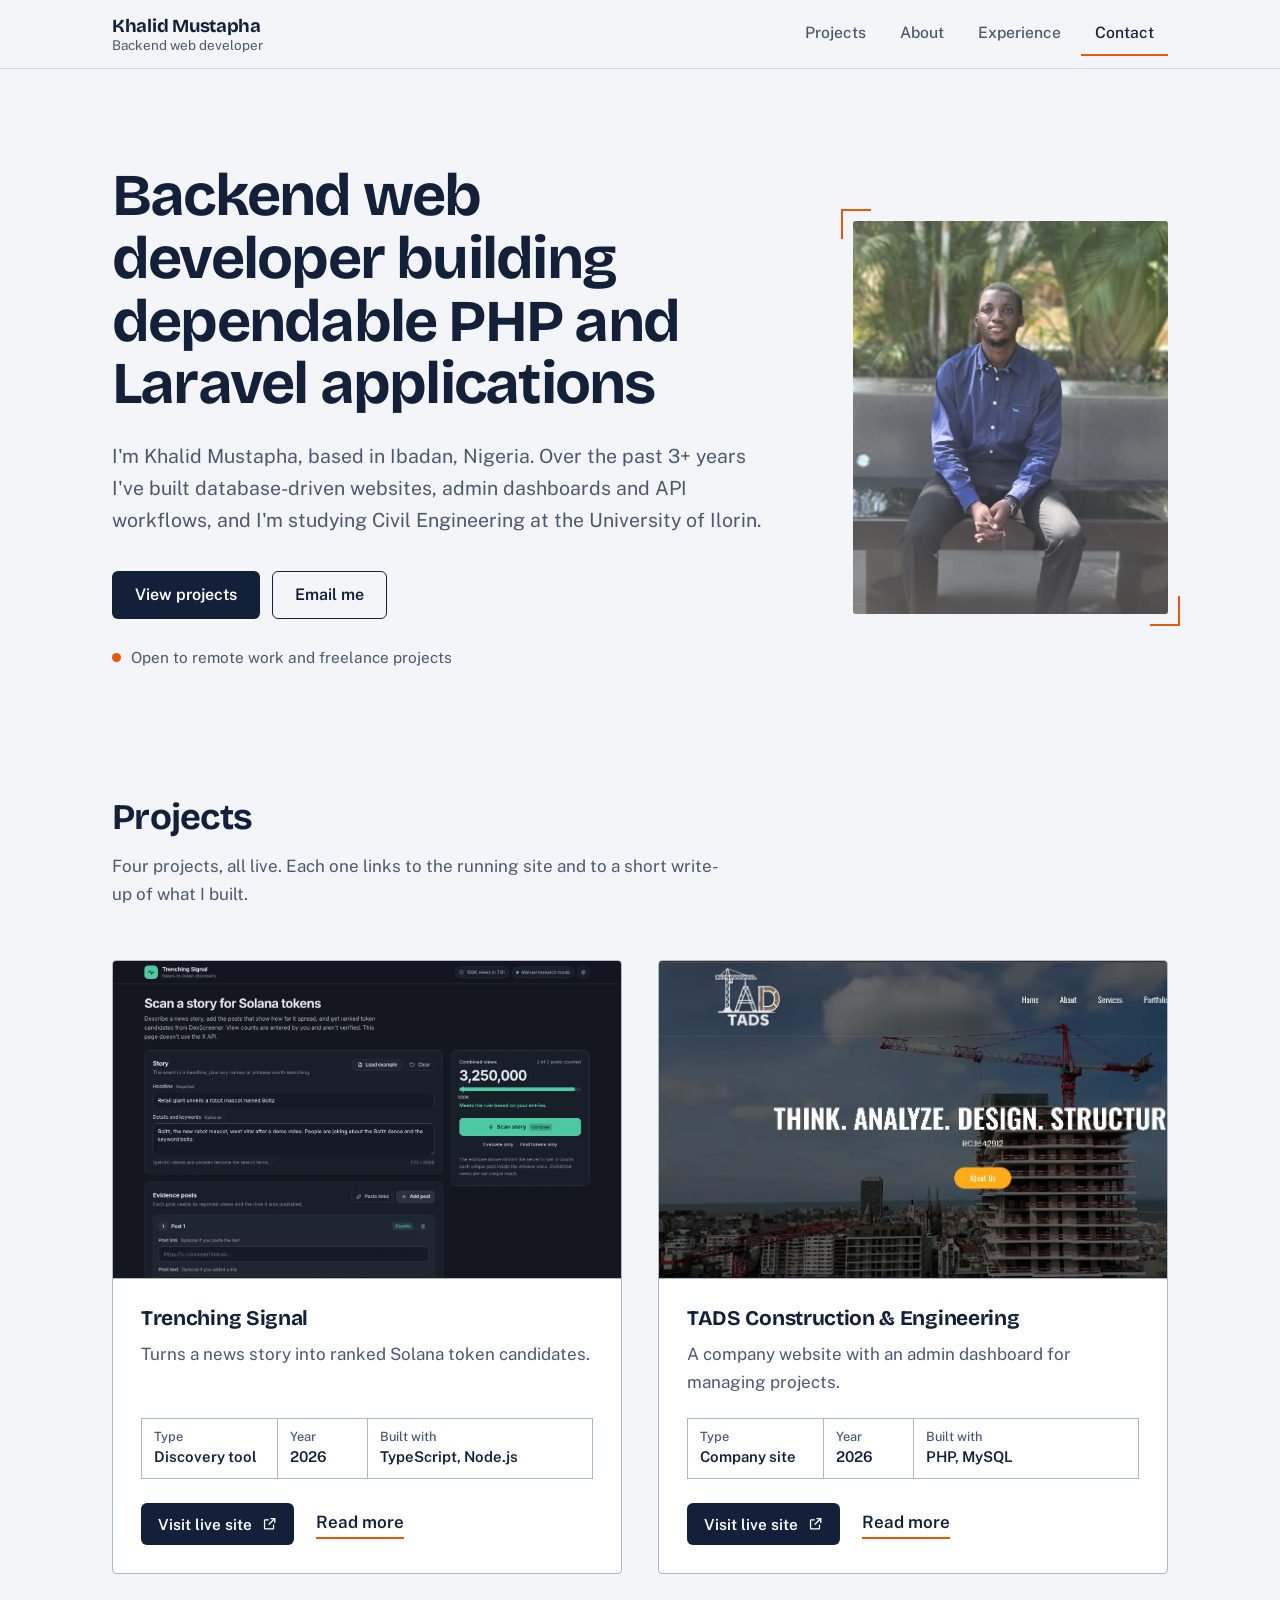
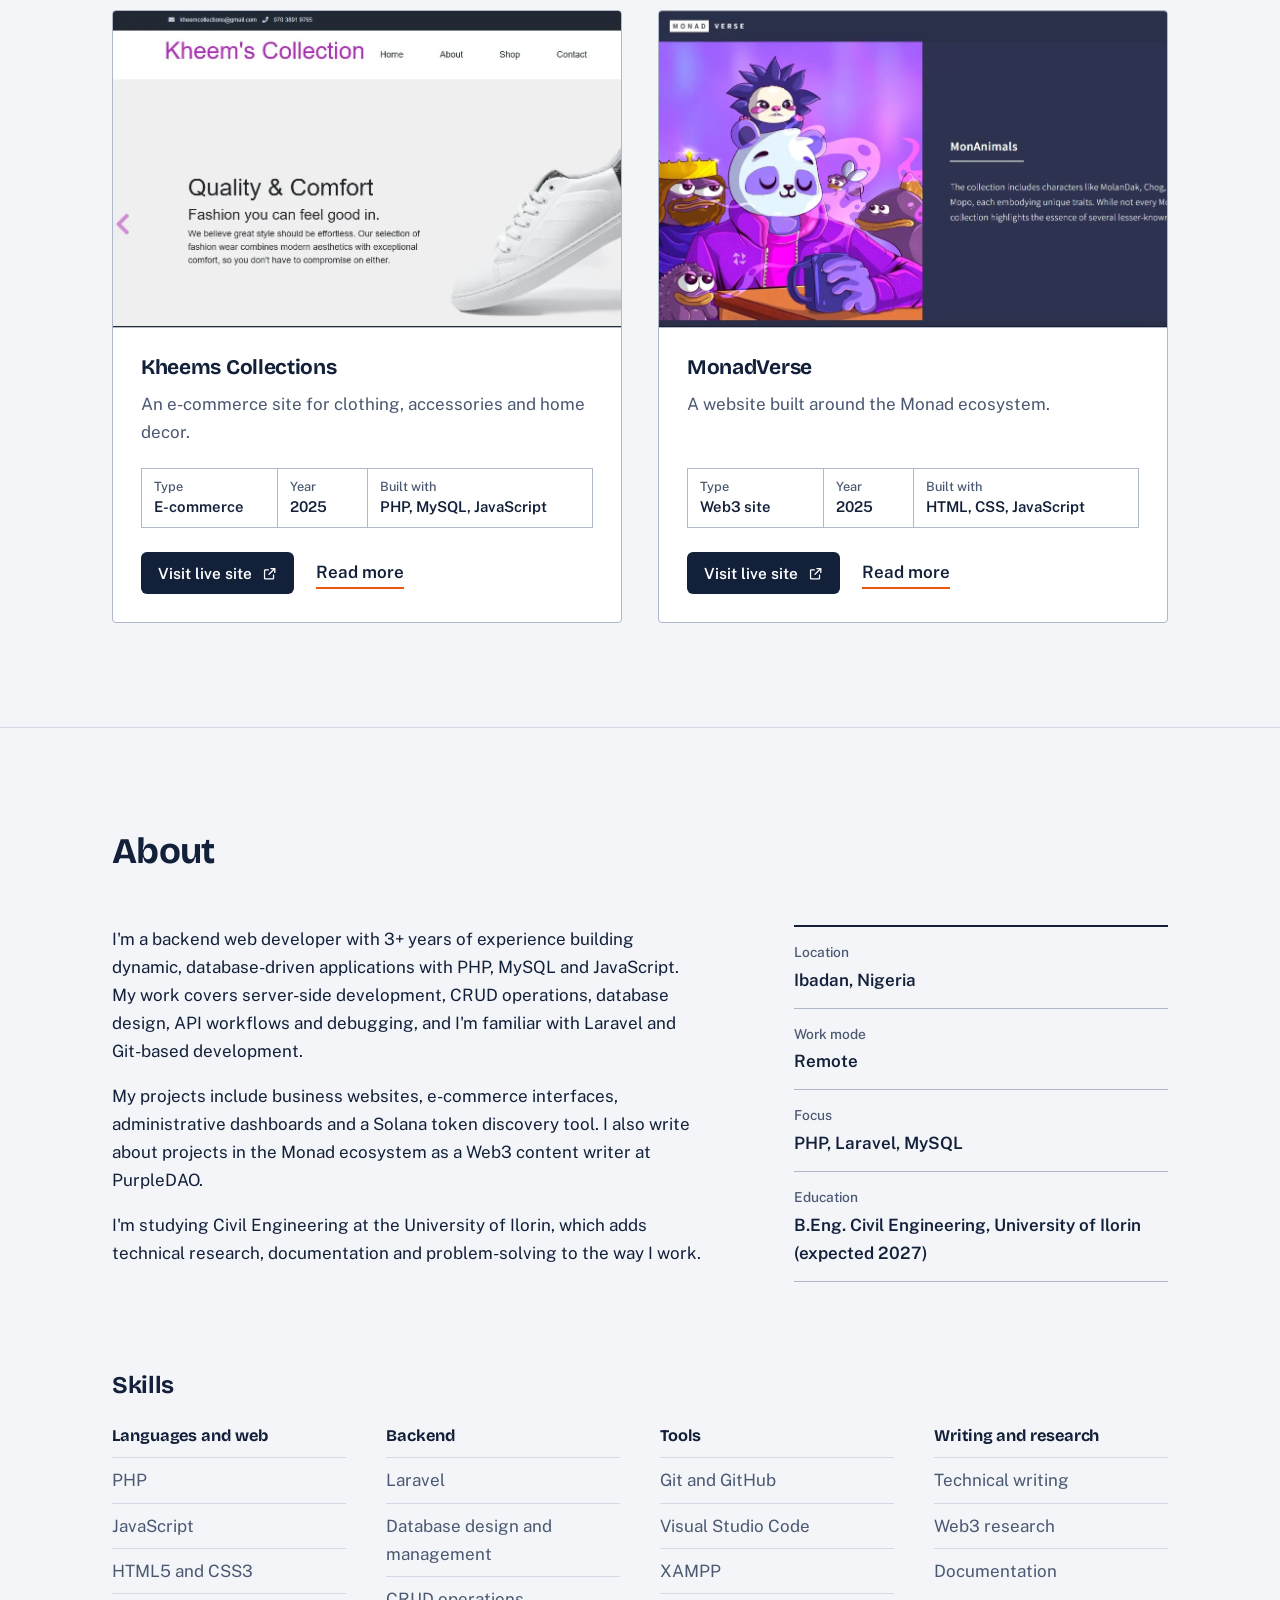
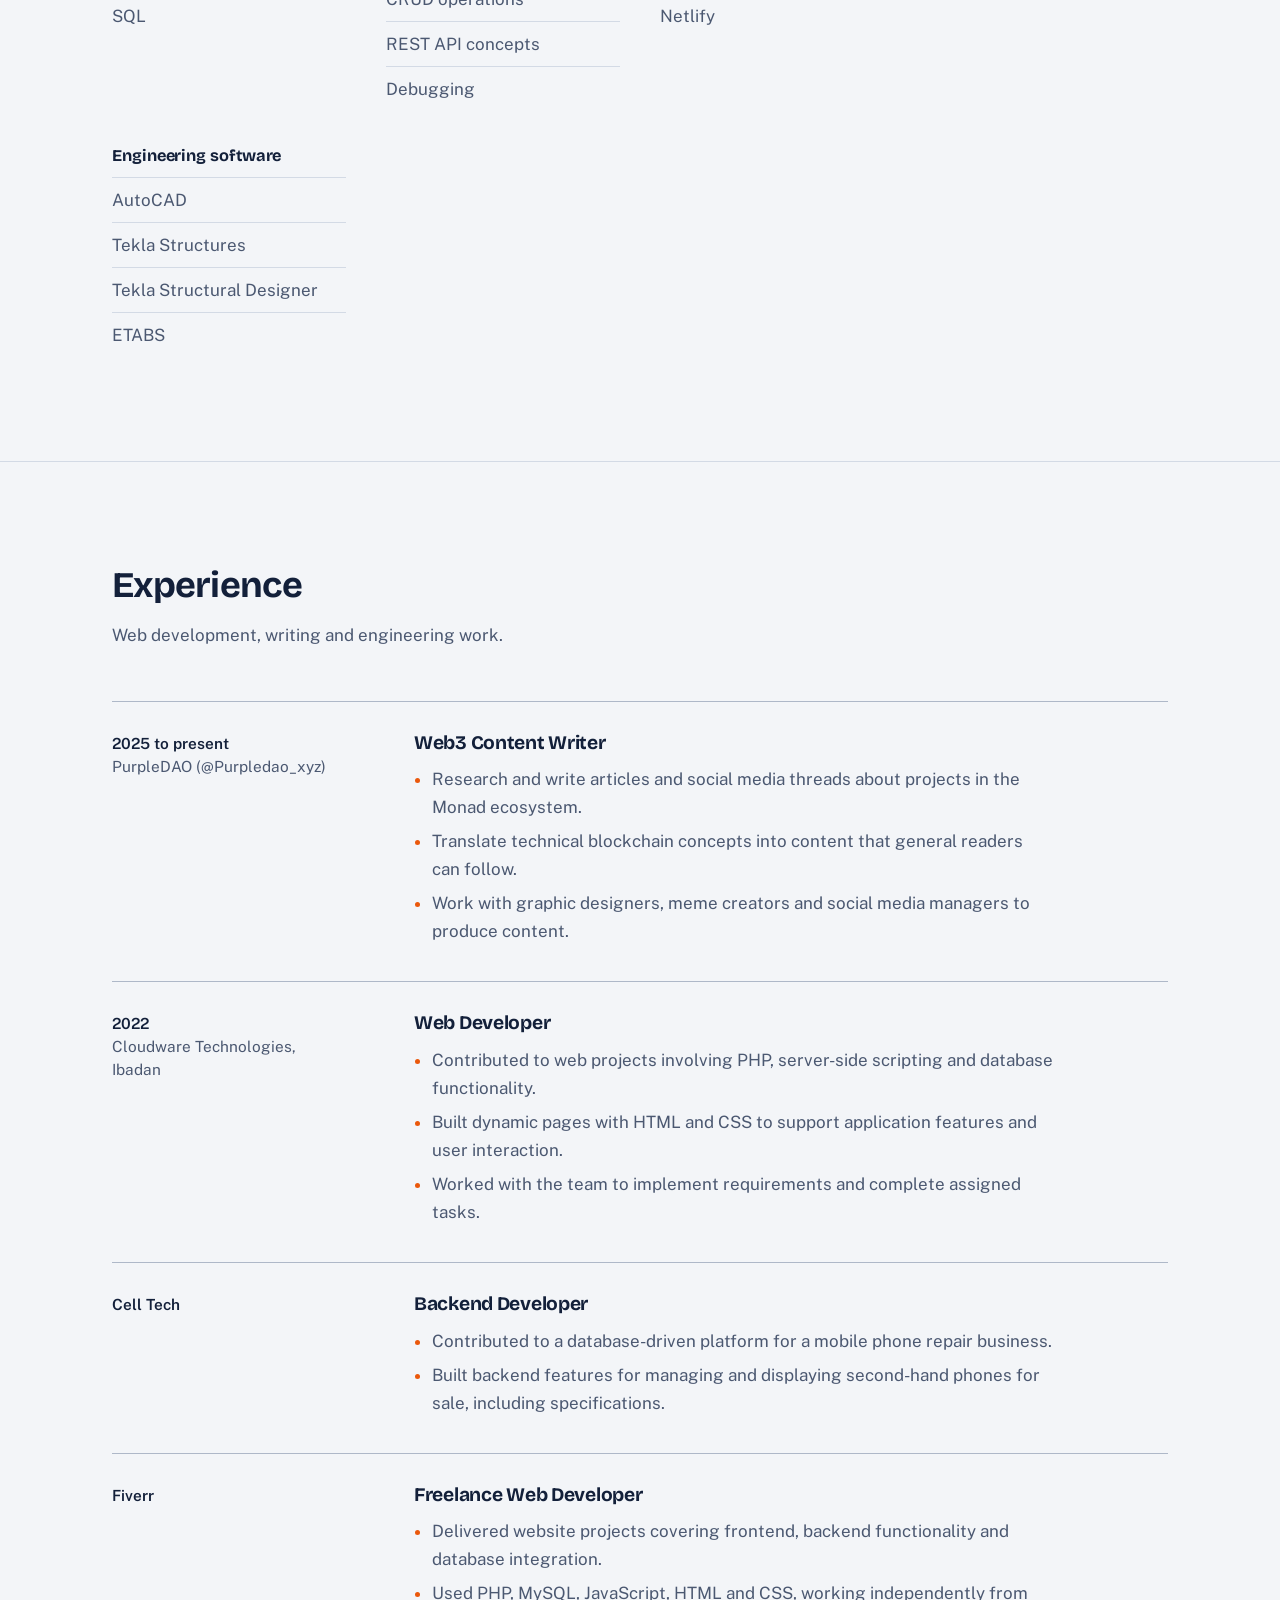
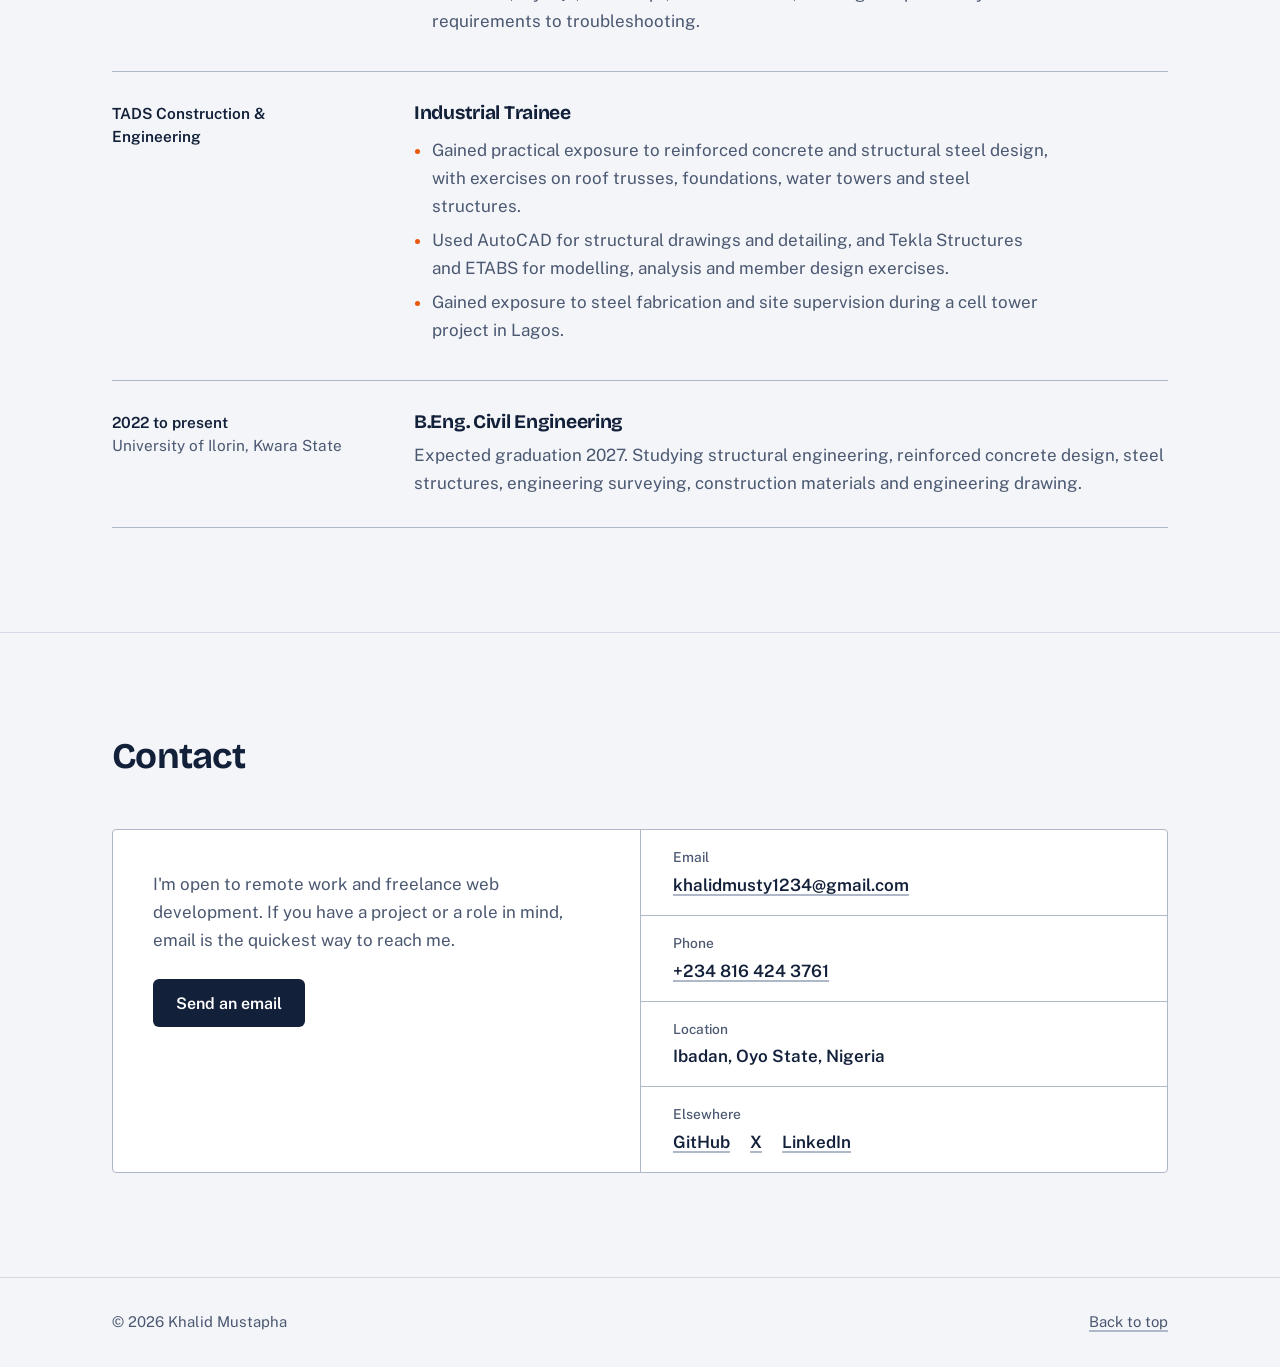
==== index.html @ 0b8bad79 "Redesign the portfolio and update the project list Design - Replace the BootstrapMade iPortfolio sid" ====
<!DOCTYPE html>
<html lang="en" class="no-js">
<head>
  <meta charset="utf-8">
  <meta name="viewport" content="width=device-width, initial-scale=1">
  <script>document.documentElement.className = "js";</script>

  <title>Khalid Mustapha | Backend Web Developer (PHP, Laravel, MySQL)</title>
  <meta name="description" content="Backend web developer in Ibadan, Nigeria with 3+ years of experience in PHP, Laravel and MySQL. See live projects including TADS Construction, Kheems Collections, MonadVerse and Trenching Signal.">
  <meta name="author" content="Khalid Mustapha">
  <meta name="robots" content="index, follow">
  <meta name="theme-color" media="(prefers-color-scheme: light)" content="#f3f5f8">
  <meta name="theme-color" media="(prefers-color-scheme: dark)" content="#0d1424">
  <link rel="canonical" href="https://khalid-mustapha.netlify.app/">

  <meta property="og:type" content="website">
  <meta property="og:site_name" content="Khalid Mustapha">
  <meta property="og:title" content="Khalid Mustapha | Backend Web Developer">
  <meta property="og:description" content="PHP, Laravel and MySQL developer. Live projects, experience and contact details.">
  <meta property="og:url" content="https://khalid-mustapha.netlify.app/">
  <meta property="og:image" content="https://khalid-mustapha.netlify.app/DP.jpg">
  <meta name="twitter:card" content="summary_large_image">
  <meta name="twitter:title" content="Khalid Mustapha | Backend Web Developer">
  <meta name="twitter:description" content="PHP, Laravel and MySQL developer. Live projects, experience and contact details.">
  <meta name="twitter:image" content="https://khalid-mustapha.netlify.app/DP.jpg">
  <meta name="twitter:creator" content="@KhalidDMusty">

  <link rel="icon" href="assets/img/letter-k.png">
  <link rel="preload" href="assets/fonts/bricolage-grotesque-latin-wght-normal.woff2" as="font" type="font/woff2" crossorigin>
  <link rel="preload" href="assets/fonts/public-sans-latin-wght-normal.woff2" as="font" type="font/woff2" crossorigin>
  <link rel="stylesheet" href="assets/css/site.css">

  <script type="application/ld+json">
  {
    "@context": "https://schema.org",
    "@type": "Person",
    "name": "Khalid Mustapha",
    "jobTitle": "Backend Web Developer",
    "url": "https://khalid-mustapha.netlify.app/",
    "image": "https://khalid-mustapha.netlify.app/DP.jpg",
    "email": "mailto:khalidmusty1234@gmail.com",
    "address": { "@type": "PostalAddress", "addressLocality": "Ibadan", "addressCountry": "NG" },
    "alumniOf": { "@type": "CollegeOrUniversity", "name": "University of Ilorin" },
    "knowsAbout": ["PHP", "Laravel", "MySQL", "JavaScript", "Web development"],
    "sameAs": [
      "https://github.com/Khalid-Mustapha",
      "https://x.com/KhalidDMusty",
      "https://www.linkedin.com/in/khalid-mustapha"
    ]
  }
  </script>
</head>

<body>
  <svg width="0" height="0" style="position:absolute" aria-hidden="true" focusable="false">
    <symbol id="i-ext" viewBox="0 0 24 24"><path d="M14 4h6v6M20 4l-9 9M18 14v5a1 1 0 0 1-1 1H5a1 1 0 0 1-1-1V7a1 1 0 0 1 1-1h5"/></symbol>
  </svg>

  <a class="skip-link" href="#main">Skip to content</a>

  <header class="site-header">
    <div class="wrap header-inner no-js-wrap">
      <a class="brand" href="#top" aria-label="Khalid Mustapha, back to top">
        <span class="brand-name">Khalid Mustapha</span>
        <span class="brand-role">Backend web developer</span>
      </a>

      <button class="nav-toggle" type="button" aria-expanded="false" aria-controls="site-nav">
        <span class="bars" aria-hidden="true"></span>
        <span>Menu</span>
      </button>

      <nav class="site-nav" id="site-nav" aria-label="Main">
        <ul>
          <li><a href="#projects">Projects</a></li>
          <li><a href="#about">About</a></li>
          <li><a href="#experience">Experience</a></li>
          <li><a href="#contact">Contact</a></li>
        </ul>
      </nav>
    </div>
  </header>

  <main id="main">

    <section class="hero" id="top">
      <div class="wrap hero-grid">
        <div>
          <h1>Backend web developer building dependable PHP and Laravel applications</h1>
          <p class="lede">I'm Khalid Mustapha, based in Ibadan, Nigeria. Over the past 3+ years I've built database-driven websites, admin dashboards and API workflows, and I'm studying Civil Engineering at the University of Ilorin.</p>
          <div class="hero-actions">
            <a class="btn btn-primary" href="#projects">View projects</a>
            <a class="btn btn-secondary" href="mailto:khalidmusty1234@gmail.com">Email me</a>
          </div>
          <p class="availability">Open to remote work and freelance projects</p>
        </div>
        <div class="portrait">
          <img src="assets/img/projects/dp.webp" width="800" height="945" alt="Portrait of Khalid Mustapha" fetchpriority="high">
        </div>
      </div>
    </section>

    <section class="section" id="projects" aria-labelledby="projects-title">
      <div class="wrap">
        <div class="section-head">
          <h2 id="projects-title">Projects</h2>
          <p>Four projects, all live. Each one links to the running site and to a short write-up of what I built.</p>
        </div>

        <div class="project-grid">

          <article class="project">
            <a class="project-media" href="portfolio-details.html?project=scanner" tabindex="-1" aria-hidden="true">
              <img src="assets/img/projects/scanner-1.webp" width="1360" height="860" alt="" loading="lazy">
            </a>
            <div class="project-body">
              <h3><a href="portfolio-details.html?project=scanner">Trenching Signal</a></h3>
              <p>Turns a news story into ranked Solana token candidates.</p>
              <dl class="titleblock">
                <div><dt>Type</dt><dd>Discovery tool</dd></div>
                <div><dt>Year</dt><dd>2026</dd></div>
                <div><dt>Built with</dt><dd>TypeScript, Node.js</dd></div>
              </dl>
              <div class="project-links">
                <a class="btn btn-primary btn-sm" href="https://trenching-signal.onrender.com/" target="_blank" rel="noopener noreferrer">Visit live site <svg class="icon" aria-hidden="true"><use href="#i-ext"/></svg></a>
                <a class="text-link" href="portfolio-details.html?project=scanner">Read more<span class="visually-hidden"> about Trenching Signal</span></a>
              </div>
            </div>
          </article>

          <article class="project">
            <a class="project-media" href="portfolio-details.html?project=tads" tabindex="-1" aria-hidden="true">
              <img src="assets/img/projects/tads-1.webp" width="1291" height="650" alt="" loading="lazy">
            </a>
            <div class="project-body">
              <h3><a href="portfolio-details.html?project=tads">TADS Construction &amp; Engineering</a></h3>
              <p>A company website with an admin dashboard for managing projects.</p>
              <dl class="titleblock">
                <div><dt>Type</dt><dd>Company site</dd></div>
                <div><dt>Year</dt><dd>2026</dd></div>
                <div><dt>Built with</dt><dd>PHP, MySQL</dd></div>
              </dl>
              <div class="project-links">
                <a class="btn btn-primary btn-sm" href="https://tadsengineering.com/" target="_blank" rel="noopener noreferrer">Visit live site <svg class="icon" aria-hidden="true"><use href="#i-ext"/></svg></a>
                <a class="text-link" href="portfolio-details.html?project=tads">Read more<span class="visually-hidden"> about TADS Construction &amp; Engineering</span></a>
              </div>
            </div>
          </article>

          <article class="project">
            <a class="project-media" href="portfolio-details.html?project=kheems" tabindex="-1" aria-hidden="true">
              <img src="assets/img/projects/kheems-1.webp" width="1339" height="647" alt="" loading="lazy">
            </a>
            <div class="project-body">
              <h3><a href="portfolio-details.html?project=kheems">Kheems Collections</a></h3>
              <p>An e-commerce site for clothing, accessories and home decor.</p>
              <dl class="titleblock">
                <div><dt>Type</dt><dd>E-commerce</dd></div>
                <div><dt>Year</dt><dd>2025</dd></div>
                <div><dt>Built with</dt><dd>PHP, MySQL, JavaScript</dd></div>
              </dl>
              <div class="project-links">
                <a class="btn btn-primary btn-sm" href="https://kheems-collection.netlify.app/" target="_blank" rel="noopener noreferrer">Visit live site <svg class="icon" aria-hidden="true"><use href="#i-ext"/></svg></a>
                <a class="text-link" href="portfolio-details.html?project=kheems">Read more<span class="visually-hidden"> about Kheems Collections</span></a>
              </div>
            </div>
          </article>

          <article class="project">
            <a class="project-media" href="portfolio-details.html?project=monad" tabindex="-1" aria-hidden="true">
              <img src="assets/img/projects/monad-1.webp" width="1352" height="648" alt="" loading="lazy">
            </a>
            <div class="project-body">
              <h3><a href="portfolio-details.html?project=monad">MonadVerse</a></h3>
              <p>A website built around the Monad ecosystem.</p>
              <dl class="titleblock">
                <div><dt>Type</dt><dd>Web3 site</dd></div>
                <div><dt>Year</dt><dd>2025</dd></div>
                <div><dt>Built with</dt><dd>HTML, CSS, JavaScript</dd></div>
              </dl>
              <div class="project-links">
                <a class="btn btn-primary btn-sm" href="https://monadverrse.netlify.app/" target="_blank" rel="noopener noreferrer">Visit live site <svg class="icon" aria-hidden="true"><use href="#i-ext"/></svg></a>
                <a class="text-link" href="portfolio-details.html?project=monad">Read more<span class="visually-hidden"> about MonadVerse</span></a>
              </div>
            </div>
          </article>

        </div>
      </div>
    </section>

    <section class="section" id="about" aria-labelledby="about-title">
      <div class="wrap">
        <div class="section-head">
          <h2 id="about-title">About</h2>
        </div>

        <div class="about-grid">
          <div class="about-copy">
            <p>I'm a backend web developer with 3+ years of experience building dynamic, database-driven applications with PHP, MySQL and JavaScript. My work covers server-side development, CRUD operations, database design, API workflows and debugging, and I'm familiar with Laravel and Git-based development.</p>
            <p>My projects include business websites, e-commerce interfaces, administrative dashboards and a Solana token discovery tool. I also write about projects in the Monad ecosystem as a Web3 content writer at PurpleDAO.</p>
            <p>I'm studying Civil Engineering at the University of Ilorin, which adds technical research, documentation and problem-solving to the way I work.</p>
          </div>

          <dl class="facts">
            <div><dt>Location</dt><dd>Ibadan, Nigeria</dd></div>
            <div><dt>Work mode</dt><dd>Remote</dd></div>
            <div><dt>Focus</dt><dd>PHP, Laravel, MySQL</dd></div>
            <div><dt>Education</dt><dd>B.Eng. Civil Engineering, University of Ilorin (expected 2027)</dd></div>
          </dl>
        </div>

        <div class="skills-block">
          <h3>Skills</h3>
          <div class="skills">
            <div>
              <h4>Languages and web</h4>
              <ul>
                <li>PHP</li>
                <li>JavaScript</li>
                <li>HTML5 and CSS3</li>
                <li>SQL</li>
              </ul>
            </div>
            <div>
              <h4>Backend</h4>
              <ul>
                <li>Laravel</li>
                <li>Database design and management</li>
                <li>CRUD operations</li>
                <li>REST API concepts</li>
                <li>Debugging</li>
              </ul>
            </div>
            <div>
              <h4>Tools</h4>
              <ul>
                <li>Git and GitHub</li>
                <li>Visual Studio Code</li>
                <li>XAMPP</li>
                <li>Netlify</li>
              </ul>
            </div>
            <div>
              <h4>Writing and research</h4>
              <ul>
                <li>Technical writing</li>
                <li>Web3 research</li>
                <li>Documentation</li>
              </ul>
            </div>
            <div>
              <h4>Engineering software</h4>
              <ul>
                <li>AutoCAD</li>
                <li>Tekla Structures</li>
                <li>Tekla Structural Designer</li>
                <li>ETABS</li>
              </ul>
            </div>
          </div>
        </div>
      </div>
    </section>

    <section class="section" id="experience" aria-labelledby="experience-title">
      <div class="wrap">
        <div class="section-head">
          <h2 id="experience-title">Experience</h2>
          <p>Web development, writing and engineering work.</p>
        </div>

        <div class="timeline">

          <article class="entry">
            <div class="entry-meta"><strong>2025 to present</strong><span>PurpleDAO (@Purpledao_xyz)</span></div>
            <div>
              <h3>Web3 Content Writer</h3>
              <ul>
                <li>Research and write articles and social media threads about projects in the Monad ecosystem.</li>
                <li>Translate technical blockchain concepts into content that general readers can follow.</li>
                <li>Work with graphic designers, meme creators and social media managers to produce content.</li>
              </ul>
            </div>
          </article>

          <article class="entry">
            <div class="entry-meta"><strong>2022</strong><span>Cloudware Technologies, Ibadan</span></div>
            <div>
              <h3>Web Developer</h3>
              <ul>
                <li>Contributed to web projects involving PHP, server-side scripting and database functionality.</li>
                <li>Built dynamic pages with HTML and CSS to support application features and user interaction.</li>
                <li>Worked with the team to implement requirements and complete assigned tasks.</li>
              </ul>
            </div>
          </article>

          <article class="entry">
            <div class="entry-meta"><strong>Cell Tech</strong></div>
            <div>
              <h3>Backend Developer</h3>
              <ul>
                <li>Contributed to a database-driven platform for a mobile phone repair business.</li>
                <li>Built backend features for managing and displaying second-hand phones for sale, including specifications.</li>
              </ul>
            </div>
          </article>

          <article class="entry">
            <div class="entry-meta"><strong>Fiverr</strong></div>
            <div>
              <h3>Freelance Web Developer</h3>
              <ul>
                <li>Delivered website projects covering frontend, backend functionality and database integration.</li>
                <li>Used PHP, MySQL, JavaScript, HTML and CSS, working independently from requirements to troubleshooting.</li>
              </ul>
            </div>
          </article>

          <article class="entry">
            <div class="entry-meta"><strong>TADS Construction &amp; Engineering</strong></div>
            <div>
              <h3>Industrial Trainee</h3>
              <ul>
                <li>Gained practical exposure to reinforced concrete and structural steel design, with exercises on roof trusses, foundations, water towers and steel structures.</li>
                <li>Used AutoCAD for structural drawings and detailing, and Tekla Structures and ETABS for modelling, analysis and member design exercises.</li>
                <li>Gained exposure to steel fabrication and site supervision during a cell tower project in Lagos.</li>
              </ul>
            </div>
          </article>

          <article class="entry">
            <div class="entry-meta"><strong>2022 to present</strong><span>University of Ilorin, Kwara State</span></div>
            <div>
              <h3>B.Eng. Civil Engineering</h3>
              <p>Expected graduation 2027. Studying structural engineering, reinforced concrete design, steel structures, engineering surveying, construction materials and engineering drawing.</p>
            </div>
          </article>

        </div>
      </div>
    </section>

    <section class="section" id="contact" aria-labelledby="contact-title">
      <div class="wrap">
        <div class="section-head">
          <h2 id="contact-title">Contact</h2>
        </div>

        <div class="contact-panel">
          <div class="contact-intro">
            <p>I'm open to remote work and freelance web development. If you have a project or a role in mind, email is the quickest way to reach me.</p>
            <a class="btn btn-primary" href="mailto:khalidmusty1234@gmail.com">Send an email</a>
          </div>
          <dl class="contact-rows">
            <div><dt>Email</dt><dd><a href="mailto:khalidmusty1234@gmail.com">khalidmusty1234@gmail.com</a></dd></div>
            <div><dt>Phone</dt><dd><a href="tel:+2348164243761">+234 816 424 3761</a></dd></div>
            <div><dt>Location</dt><dd>Ibadan, Oyo State, Nigeria</dd></div>
            <div>
              <dt>Elsewhere</dt>
              <dd class="profiles">
                <a href="https://github.com/Khalid-Mustapha" target="_blank" rel="noopener noreferrer">GitHub</a>
                <a href="https://x.com/KhalidDMusty" target="_blank" rel="noopener noreferrer">X</a>
                <a href="https://www.linkedin.com/in/khalid-mustapha" target="_blank" rel="noopener noreferrer">LinkedIn</a>
              </dd>
            </div>
          </dl>
        </div>
      </div>
    </section>

  </main>

  <footer class="site-footer">
    <div class="wrap footer-inner">
      <p>&copy; <span data-year>2026</span> Khalid Mustapha</p>
      <p><a href="#top">Back to top</a></p>
    </div>
  </footer>

  <script src="assets/js/site.js"></script>
</body>
</html>
---- assets/css/site.css ----
/* Khalid Mustapha portfolio. Cool paper, navy ink, one safety-orange signal. */

@font-face {
  font-family: "Bricolage Grotesque";
  src: url("../fonts/bricolage-grotesque-latin-wght-normal.woff2") format("woff2");
  font-weight: 200 800;
  font-style: normal;
  font-display: swap;
}
@font-face {
  font-family: "Public Sans";
  src: url("../fonts/public-sans-latin-wght-normal.woff2") format("woff2");
  font-weight: 100 900;
  font-style: normal;
  font-display: swap;
}

:root {
  color-scheme: light dark;
  --paper: #f3f5f8;
  --surface: #ffffff;
  --ink: #13203a;
  --ink-2: #4b5871;
  --rule: #d3dae5;
  --rule-strong: #aeb8c8;
  --signal: #c2410c;
  --signal-fill: #ea580c;
  --btn-bg: #13203a;
  --btn-ink: #ffffff;
  --btn-hover: #21355c;
  --focus: #c2410c;
  --font-display: "Bricolage Grotesque", "Segoe UI", system-ui, sans-serif;
  --font-body: "Public Sans", "Segoe UI", system-ui, -apple-system, sans-serif;
  --maxw: 1120px;
  --gutter: clamp(18px, 4vw, 32px);
  --header-h: 68px;
}

@media (prefers-color-scheme: dark) {
  :root {
    --paper: #0d1424;
    --surface: #141d31;
    --ink: #e8edf6;
    --ink-2: #a9b5ca;
    --rule: #263149;
    --rule-strong: #3d4b68;
    --signal: #ff9a5c;
    --signal-fill: #ff8a4c;
    --btn-bg: #e8edf6;
    --btn-ink: #0d1424;
    --btn-hover: #ffffff;
    --focus: #ff9a5c;
  }
}

*,
*::before,
*::after {
  box-sizing: border-box;
}

html {
  -webkit-text-size-adjust: 100%;
  scroll-padding-top: calc(var(--header-h) + 16px);
}
@media (prefers-reduced-motion: no-preference) {
  html {
    scroll-behavior: smooth;
  }
}

body {
  margin: 0;
  background: var(--paper);
  color: var(--ink);
  font-family: var(--font-body);
  font-size: 1.0625rem;
  line-height: 1.65;
  -webkit-font-smoothing: antialiased;
  text-rendering: optimizeLegibility;
}

img {
  display: block;
  max-width: 100%;
  height: auto;
}

h1,
h2,
h3,
h4 {
  margin: 0;
  font-family: var(--font-display);
  font-weight: 700;
  letter-spacing: -0.02em;
  line-height: 1.12;
  text-wrap: balance;
}
h1 {
  font-size: clamp(2.15rem, 5.2vw, 3.7rem);
  letter-spacing: -0.03em;
  line-height: 1.06;
}
h2 {
  font-size: clamp(1.65rem, 3.2vw, 2.25rem);
}
h3 {
  font-size: 1.3rem;
  letter-spacing: -0.015em;
}
h4 {
  font-size: 1.02rem;
  letter-spacing: -0.005em;
}
p {
  margin: 0 0 1em;
}

a {
  color: inherit;
  text-decoration-color: var(--rule-strong);
  text-underline-offset: 3px;
  text-decoration-thickness: 1.5px;
}
a:hover {
  text-decoration-color: var(--signal-fill);
}

:focus-visible {
  outline: 3px solid var(--focus);
  outline-offset: 3px;
  border-radius: 3px;
}

.skip-link {
  position: absolute;
  left: 12px;
  top: -80px;
  z-index: 100;
  padding: 10px 16px;
  background: var(--btn-bg);
  color: var(--btn-ink);
  border-radius: 6px;
  font-weight: 600;
  text-decoration: none;
}
.skip-link:focus {
  top: 12px;
}

.visually-hidden {
  position: absolute;
  width: 1px;
  height: 1px;
  margin: -1px;
  padding: 0;
  overflow: hidden;
  clip: rect(0, 0, 0, 0);
  white-space: nowrap;
  border: 0;
}

.icon {
  width: 1em;
  height: 1em;
  flex: none;
  fill: none;
  stroke: currentColor;
  stroke-width: 2;
  stroke-linecap: round;
  stroke-linejoin: round;
}

.wrap {
  width: 100%;
  max-width: var(--maxw);
  margin-inline: auto;
  padding-inline: var(--gutter);
}

/* ---------- Header ---------- */
.site-header {
  position: sticky;
  top: 0;
  z-index: 50;
  background: color-mix(in srgb, var(--paper) 90%, transparent);
  -webkit-backdrop-filter: blur(12px);
  backdrop-filter: blur(12px);
  border-bottom: 1px solid var(--rule);
}
.header-inner {
  display: flex;
  align-items: center;
  justify-content: space-between;
  gap: 20px;
  min-height: var(--header-h);
}
.brand {
  display: flex;
  flex-direction: column;
  line-height: 1.2;
  text-decoration: none;
}
.brand-name {
  font-family: var(--font-display);
  font-weight: 700;
  font-size: 1.15rem;
  letter-spacing: -0.015em;
}
.brand-role {
  color: var(--ink-2);
  font-size: 0.84rem;
}

.site-nav ul {
  display: flex;
  align-items: center;
  gap: 6px;
  margin: 0;
  padding: 0;
  list-style: none;
}
.site-nav a {
  display: block;
  padding: 8px 14px;
  font-size: 0.98rem;
  font-weight: 500;
  text-decoration: none;
  border-bottom: 2px solid transparent;
  color: var(--ink-2);
}
.site-nav a:hover {
  color: var(--ink);
}
.site-nav a[aria-current="true"],
.site-nav a[aria-current="page"] {
  color: var(--ink);
  border-bottom-color: var(--signal-fill);
}

.nav-toggle {
  display: none;
  align-items: center;
  gap: 8px;
  min-height: 44px;
  padding: 0 14px;
  border: 1.5px solid var(--rule-strong);
  border-radius: 6px;
  background: transparent;
  color: var(--ink);
  font: inherit;
  font-size: 0.95rem;
  font-weight: 600;
  cursor: pointer;
}
.nav-toggle .bars,
.nav-toggle .bars::before,
.nav-toggle .bars::after {
  display: block;
  width: 16px;
  height: 2px;
  background: currentColor;
  border-radius: 2px;
}
.nav-toggle .bars {
  position: relative;
}
.nav-toggle .bars::before,
.nav-toggle .bars::after {
  content: "";
  position: absolute;
  left: 0;
}
.nav-toggle .bars::before {
  top: -5px;
}
.nav-toggle .bars::after {
  top: 5px;
}

@media (max-width: 820px) {
  .js .nav-toggle {
    display: inline-flex;
  }
  .js .site-nav {
    display: none;
    position: absolute;
    top: 100%;
    left: 0;
    right: 0;
    background: var(--paper);
    border-bottom: 1px solid var(--rule);
    padding: 8px var(--gutter) 16px;
  }
  .js .site-nav[data-open="true"] {
    display: block;
  }
  .js .site-nav ul {
    flex-direction: column;
    align-items: stretch;
    gap: 0;
  }
  .js .site-nav a {
    padding: 14px 0;
    border-bottom: 1px solid var(--rule);
    font-size: 1.05rem;
  }
  .js .site-nav a[aria-current="true"],
  .js .site-nav a[aria-current="page"] {
    border-bottom-color: var(--rule);
    color: var(--signal);
  }
  .no-js-wrap {
    flex-wrap: wrap;
  }
}

/* ---------- Buttons and links ---------- */
.btn {
  display: inline-flex;
  align-items: center;
  justify-content: center;
  gap: 10px;
  min-height: 48px;
  padding: 0 22px;
  border: 1.5px solid transparent;
  border-radius: 6px;
  font: inherit;
  font-size: 1rem;
  font-weight: 600;
  line-height: 1.2;
  text-decoration: none;
  cursor: pointer;
  transition:
    background-color 0.15s,
    border-color 0.15s,
    color 0.15s;
}
.btn-primary {
  background: var(--btn-bg);
  color: var(--btn-ink);
}
.btn-primary:hover {
  background: var(--btn-hover);
}
.btn-secondary {
  border-color: var(--ink);
  color: var(--ink);
  background: transparent;
}
.btn-secondary:hover {
  background: var(--surface);
}
.btn-sm {
  min-height: 42px;
  padding: 0 16px;
  font-size: 0.96rem;
}

.text-link {
  font-weight: 600;
  text-decoration: none;
  border-bottom: 2px solid var(--signal-fill);
  padding-bottom: 1px;
}
.text-link:hover {
  color: var(--signal);
}

/* ---------- Sections ---------- */
.section {
  padding-block: clamp(56px, 9vw, 104px);
}
.section + .section {
  border-top: 1px solid var(--rule);
}
.section-head {
  max-width: 62ch;
  margin-bottom: clamp(32px, 5vw, 52px);
}
.section-head h2 {
  margin-bottom: 14px;
}
.section-head p {
  margin: 0;
  color: var(--ink-2);
}

/* ---------- Hero ---------- */
.hero {
  padding-block: clamp(48px, 8vw, 96px) clamp(8px, 2vw, 24px);
}
.hero-grid {
  display: grid;
  grid-template-columns: minmax(0, 1.35fr) minmax(0, 0.65fr);
  gap: clamp(36px, 7vw, 88px);
  align-items: center;
}
.hero h1 {
  max-width: 17ch;
}
.lede {
  max-width: 56ch;
  margin: 24px 0 0;
  font-size: clamp(1.08rem, 1.6vw, 1.22rem);
  color: var(--ink-2);
}
.hero-actions {
  display: flex;
  flex-wrap: wrap;
  gap: 12px;
  margin-top: 34px;
}
.availability {
  display: flex;
  align-items: center;
  gap: 10px;
  margin: 26px 0 0;
  color: var(--ink-2);
  font-size: 0.96rem;
}
.availability::before {
  content: "";
  width: 9px;
  height: 9px;
  border-radius: 50%;
  background: var(--signal-fill);
  flex: none;
}

/* Crop marks, like the corners of a drawing sheet */
.portrait {
  position: relative;
  justify-self: end;
  width: 100%;
  max-width: 380px;
}
.portrait img {
  width: 100%;
  aspect-ratio: 4 / 5;
  object-fit: cover;
  object-position: 50% 18%;
  border-radius: 3px;
  background: var(--rule);
}
.portrait::before,
.portrait::after {
  content: "";
  position: absolute;
  width: 30px;
  height: 30px;
  border: 2.5px solid var(--signal-fill);
  pointer-events: none;
}
.portrait::before {
  top: -12px;
  left: -12px;
  border-right: 0;
  border-bottom: 0;
}
.portrait::after {
  right: -12px;
  bottom: -12px;
  border-left: 0;
  border-top: 0;
}

@media (max-width: 820px) {
  .hero-grid {
    grid-template-columns: 1fr;
  }
  .portrait {
    justify-self: start;
    max-width: 300px;
  }
}

/* ---------- Projects ---------- */
.project-grid {
  display: grid;
  grid-template-columns: repeat(2, minmax(0, 1fr));
  gap: clamp(20px, 3vw, 36px);
}
.project {
  display: flex;
  flex-direction: column;
  background: var(--surface);
  border: 1px solid var(--rule-strong);
  border-radius: 4px;
  overflow: hidden;
}
.project-media {
  display: block;
  aspect-ratio: 16 / 10;
  background: var(--rule);
  border-bottom: 1px solid var(--rule-strong);
  overflow: hidden;
}
.project-media img {
  width: 100%;
  height: 100%;
  object-fit: cover;
  object-position: top left;
}
.project-body {
  display: flex;
  flex: 1;
  flex-direction: column;
  padding: clamp(20px, 2.6vw, 28px);
}
.project-body h3 a {
  text-decoration: none;
}
.project-body h3 a:hover {
  color: var(--signal);
}
.project-body > p {
  flex: 1 0 auto;
  margin: 10px 0 0;
  color: var(--ink-2);
}

/* Title block: the one memorable device */
.titleblock {
  display: grid;
  grid-template-columns: 0.9fr 0.6fr 1.5fr;
  margin: 22px 0 24px;
  border: 1px solid var(--rule-strong);
}
.titleblock > div {
  min-width: 0;
  padding: 9px 12px 10px;
}
.titleblock > div + div {
  border-left: 1px solid var(--rule-strong);
}
.titleblock dt {
  margin: 0 0 1px;
  color: var(--ink-2);
  font-size: 0.8rem;
  font-weight: 500;
  line-height: 1.4;
}
.titleblock dd {
  margin: 0;
  font-size: 0.93rem;
  font-weight: 600;
  line-height: 1.4;
}

.project-links {
  display: flex;
  flex-wrap: wrap;
  align-items: center;
  gap: 14px 22px;
  margin-top: auto;
}

@media (max-width: 760px) {
  .project-grid {
    grid-template-columns: 1fr;
  }
}

/* ---------- About ---------- */
.about-grid {
  display: grid;
  grid-template-columns: minmax(0, 1.35fr) minmax(0, 0.85fr);
  gap: clamp(36px, 7vw, 88px);
  align-items: start;
}
.about-copy p {
  max-width: 62ch;
}
.facts {
  margin: 0;
  border-top: 2px solid var(--ink);
}
.facts > div {
  padding: 14px 0;
  border-bottom: 1px solid var(--rule-strong);
}
.facts dt {
  color: var(--ink-2);
  font-size: 0.86rem;
  font-weight: 500;
}
.facts dd {
  margin: 2px 0 0;
  font-weight: 600;
}

.skills-block {
  margin-top: clamp(56px, 8vw, 88px);
}
.skills-block > h3 {
  margin-bottom: 28px;
  font-size: 1.5rem;
}
.skills {
  display: grid;
  grid-template-columns: repeat(auto-fit, minmax(210px, 1fr));
  gap: 36px 40px;
}
.skills ul {
  margin: 12px 0 0;
  padding: 0;
  list-style: none;
}
.skills li {
  padding: 8px 0;
  border-top: 1px solid var(--rule);
  color: var(--ink-2);
}

@media (max-width: 820px) {
  .about-grid {
    grid-template-columns: 1fr;
  }
}

/* ---------- Experience ---------- */
.timeline {
  border-bottom: 1px solid var(--rule-strong);
}
.entry {
  display: grid;
  grid-template-columns: 230px minmax(0, 1fr);
  gap: 10px clamp(28px, 6vw, 72px);
  padding-block: 30px;
  border-top: 1px solid var(--rule-strong);
}
.entry-meta {
  font-size: 0.96rem;
  line-height: 1.5;
}
.entry-meta strong {
  display: block;
  font-weight: 600;
}
.entry-meta span {
  color: var(--ink-2);
}
.entry h3 {
  font-size: 1.2rem;
}
.entry ul {
  margin: 12px 0 0;
  padding-left: 1.15rem;
  color: var(--ink-2);
  max-width: 64ch;
}
.entry li {
  margin-bottom: 6px;
}
.entry li::marker {
  color: var(--signal-fill);
}
.entry p {
  margin: 8px 0 0;
  color: var(--ink-2);
}

@media (max-width: 720px) {
  .entry {
    grid-template-columns: 1fr;
  }
}

/* ---------- Contact ---------- */
.contact-panel {
  display: grid;
  grid-template-columns: minmax(0, 1fr) minmax(0, 1fr);
  background: var(--surface);
  border: 1px solid var(--rule-strong);
  border-radius: 4px;
}
.contact-intro {
  padding: clamp(24px, 4vw, 40px);
}
.contact-intro p {
  max-width: 44ch;
  color: var(--ink-2);
}
.contact-intro .btn {
  margin-top: 8px;
}
.contact-rows {
  margin: 0;
  border-left: 1px solid var(--rule-strong);
}
.contact-rows > div {
  padding: 16px clamp(20px, 3vw, 32px);
  border-bottom: 1px solid var(--rule-strong);
}
.contact-rows > div:last-child {
  border-bottom: 0;
}
.contact-rows dt {
  color: var(--ink-2);
  font-size: 0.86rem;
  font-weight: 500;
}
.contact-rows dd {
  margin: 2px 0 0;
  font-weight: 600;
  overflow-wrap: anywhere;
}
.contact-rows .profiles {
  display: flex;
  flex-wrap: wrap;
  gap: 6px 20px;
}

@media (max-width: 760px) {
  .contact-panel {
    grid-template-columns: 1fr;
  }
  .contact-rows {
    border-left: 0;
    border-top: 1px solid var(--rule-strong);
  }
}

/* ---------- Footer ---------- */
.site-footer {
  border-top: 1px solid var(--rule);
  padding-block: 32px;
  color: var(--ink-2);
  font-size: 0.93rem;
}
.footer-inner {
  display: flex;
  flex-wrap: wrap;
  justify-content: space-between;
  gap: 12px 24px;
}
.footer-inner p {
  margin: 0;
}

/* ---------- Project detail page ---------- */
.back-link {
  display: inline-flex;
  align-items: center;
  gap: 8px;
  margin-bottom: 28px;
  font-weight: 600;
  text-decoration: none;
  color: var(--ink-2);
}
.back-link:hover {
  color: var(--ink);
}
.detail-head {
  max-width: 62ch;
  margin-bottom: clamp(28px, 4vw, 44px);
}
.detail-head h1 {
  font-size: clamp(2rem, 4.6vw, 3.1rem);
}
.detail-head .lede {
  margin-top: 16px;
}
.detail-grid {
  display: grid;
  grid-template-columns: minmax(0, 1.7fr) minmax(0, 1fr);
  gap: clamp(28px, 5vw, 56px);
  align-items: start;
}
.stage {
  margin: 0;
}
.stage-frame {
  display: grid;
  place-items: center;
  aspect-ratio: 16 / 10;
  overflow: hidden;
  background: var(--rule);
  border: 1px solid var(--rule-strong);
  border-radius: 4px;
}
.stage-frame img {
  max-width: 100%;
  max-height: 100%;
  width: auto;
  height: auto;
  object-fit: contain;
}
.stage figcaption {
  margin-top: 10px;
  color: var(--ink-2);
  font-size: 0.92rem;
}
.thumbs {
  display: flex;
  flex-wrap: wrap;
  gap: 10px;
  margin: 14px 0 0;
  padding: 0;
  list-style: none;
}
.thumb {
  display: block;
  width: 92px;
  height: 58px;
  padding: 0;
  overflow: hidden;
  border: 2px solid var(--rule-strong);
  border-radius: 3px;
  background: var(--rule);
  cursor: pointer;
}
.thumb img {
  width: 100%;
  height: 100%;
  object-fit: cover;
  object-position: top left;
}
.thumb[aria-current="true"] {
  border-color: var(--signal-fill);
}
.detail-side .titleblock-v {
  margin: 0 0 22px;
  border: 1px solid var(--rule-strong);
  background: var(--surface);
}
.titleblock-v > div {
  padding: 12px 16px;
  border-bottom: 1px solid var(--rule-strong);
}
.titleblock-v > div:last-child {
  border-bottom: 0;
}
.titleblock-v dt {
  color: var(--ink-2);
  font-size: 0.84rem;
  font-weight: 500;
}
.titleblock-v dd {
  margin: 2px 0 0;
  font-weight: 600;
}
.detail-body {
  max-width: 66ch;
  margin-top: clamp(40px, 6vw, 72px);
}
.detail-body h2 {
  font-size: 1.5rem;
  margin-bottom: 14px;
}
.detail-body h2:not(:first-child) {
  margin-top: 40px;
}
.detail-body ul {
  margin: 0;
  padding-left: 1.15rem;
  color: var(--ink-2);
}
.detail-body li {
  margin-bottom: 8px;
}
.detail-body li::marker {
  color: var(--signal-fill);
}
.next-project {
  margin-top: clamp(48px, 7vw, 80px);
  padding-top: 24px;
  border-top: 1px solid var(--rule-strong);
  display: flex;
  flex-wrap: wrap;
  justify-content: space-between;
  gap: 12px 24px;
}
.next-project span {
  color: var(--ink-2);
}
.not-found {
  max-width: 52ch;
}

@media (max-width: 860px) {
  .detail-grid {
    grid-template-columns: 1fr;
  }
}

@media (prefers-reduced-motion: reduce) {
  *,
  *::before,
  *::after {
    transition-duration: 0.01ms !important;
    animation-duration: 0.01ms !important;
  }
}

@media print {
  .site-header,
  .nav-toggle,
  .skip-link {
    display: none;
  }
}
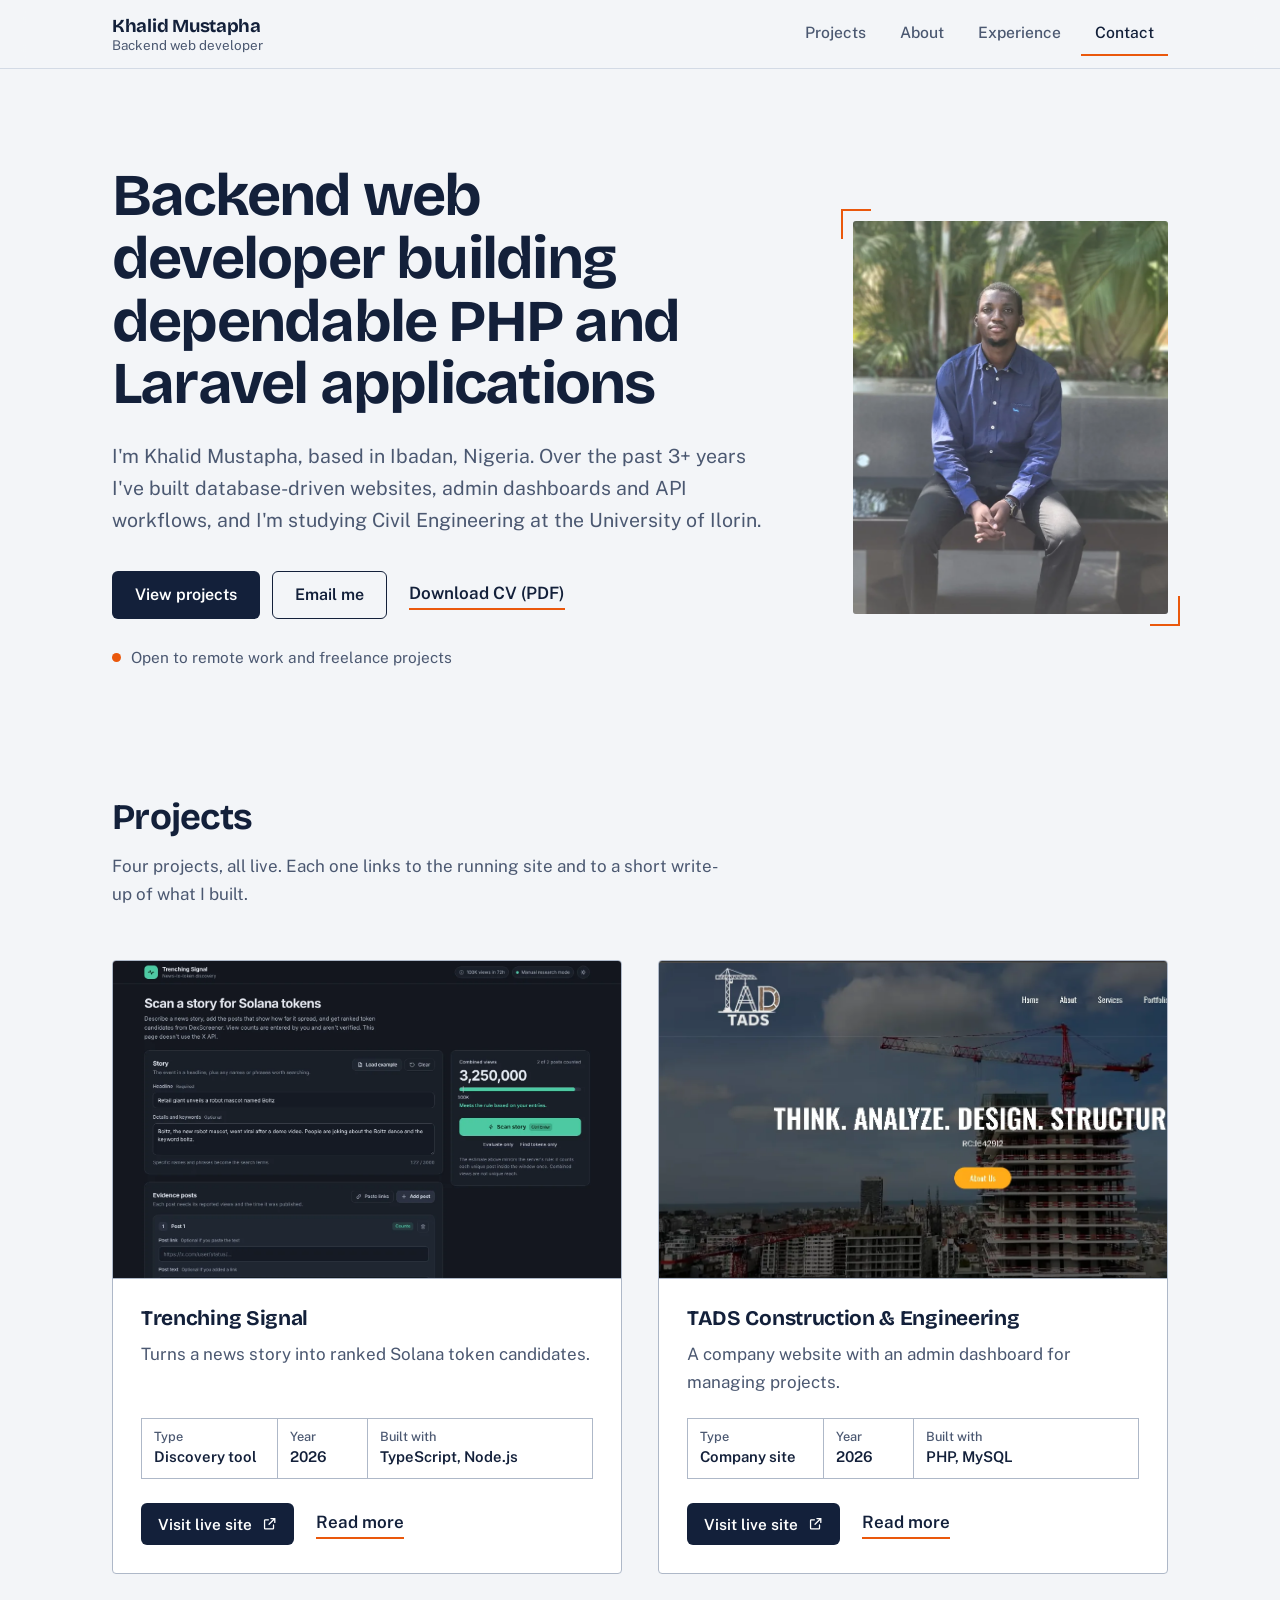
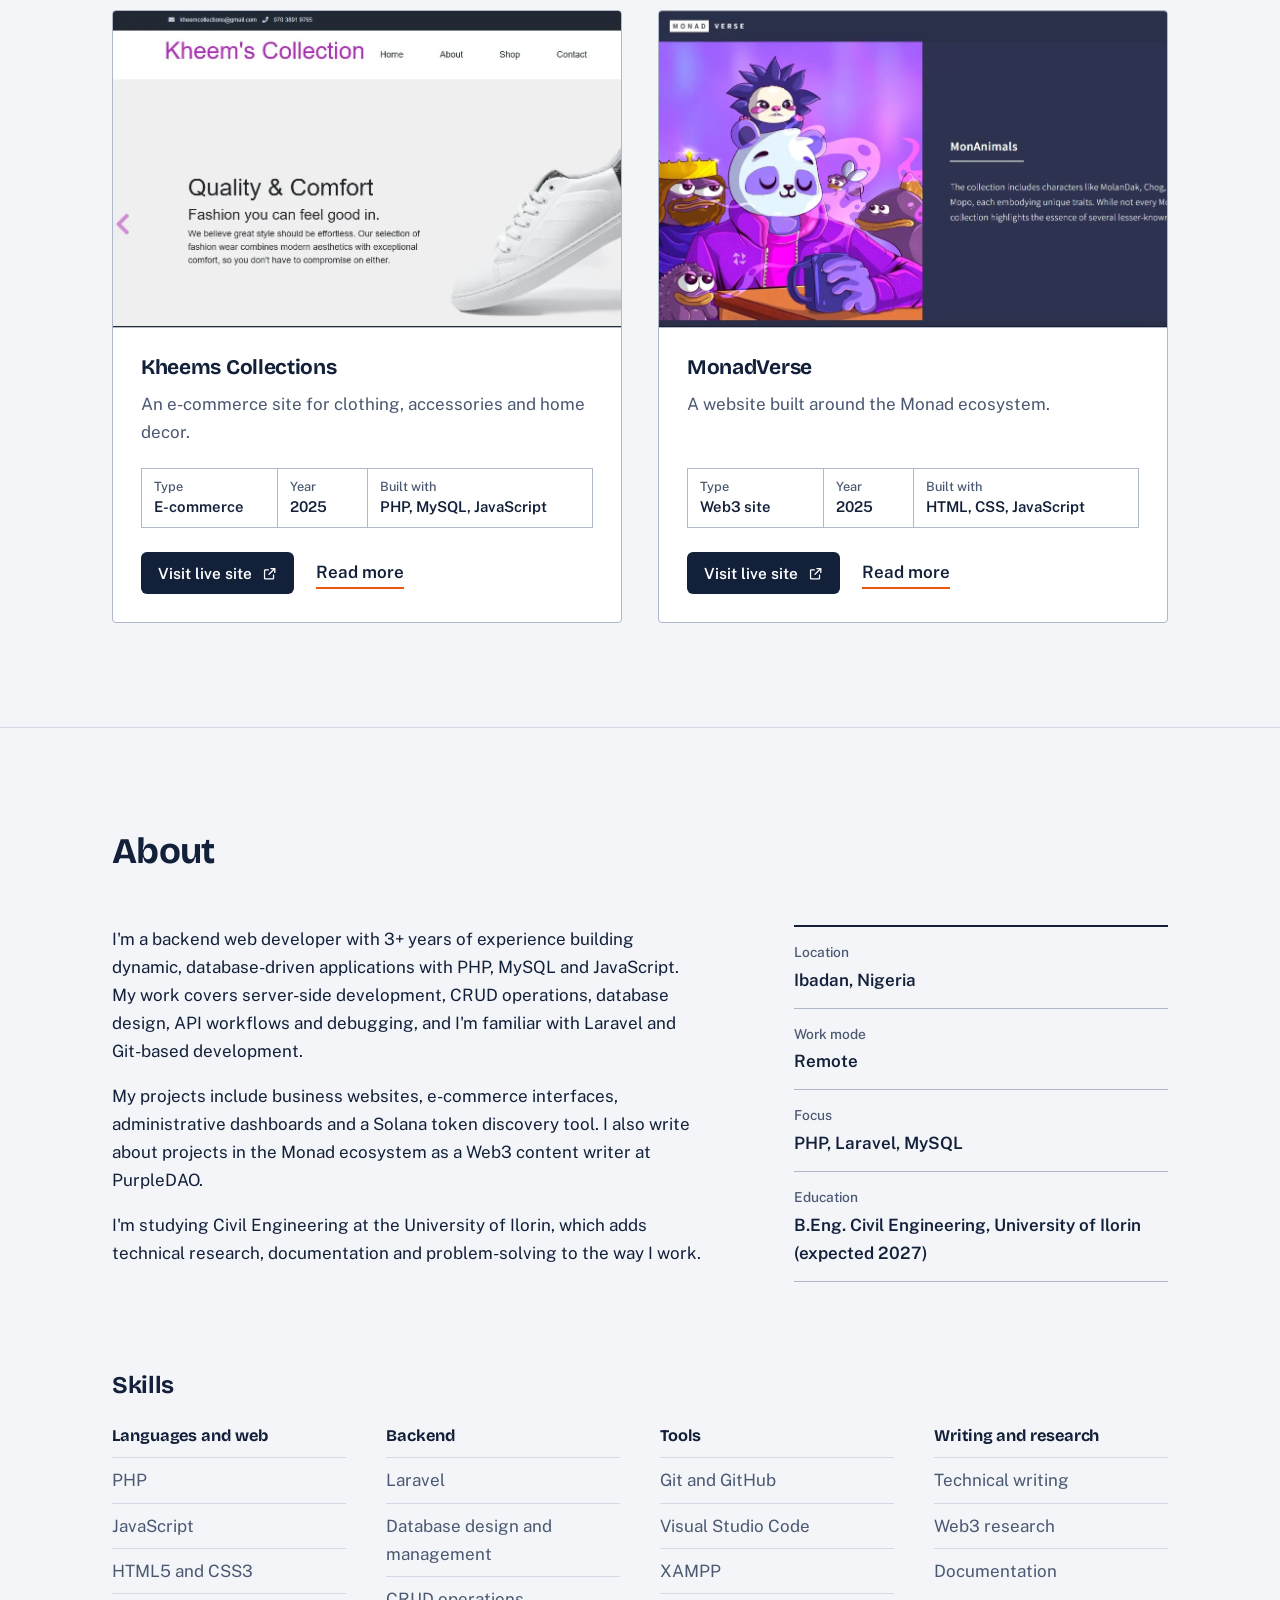
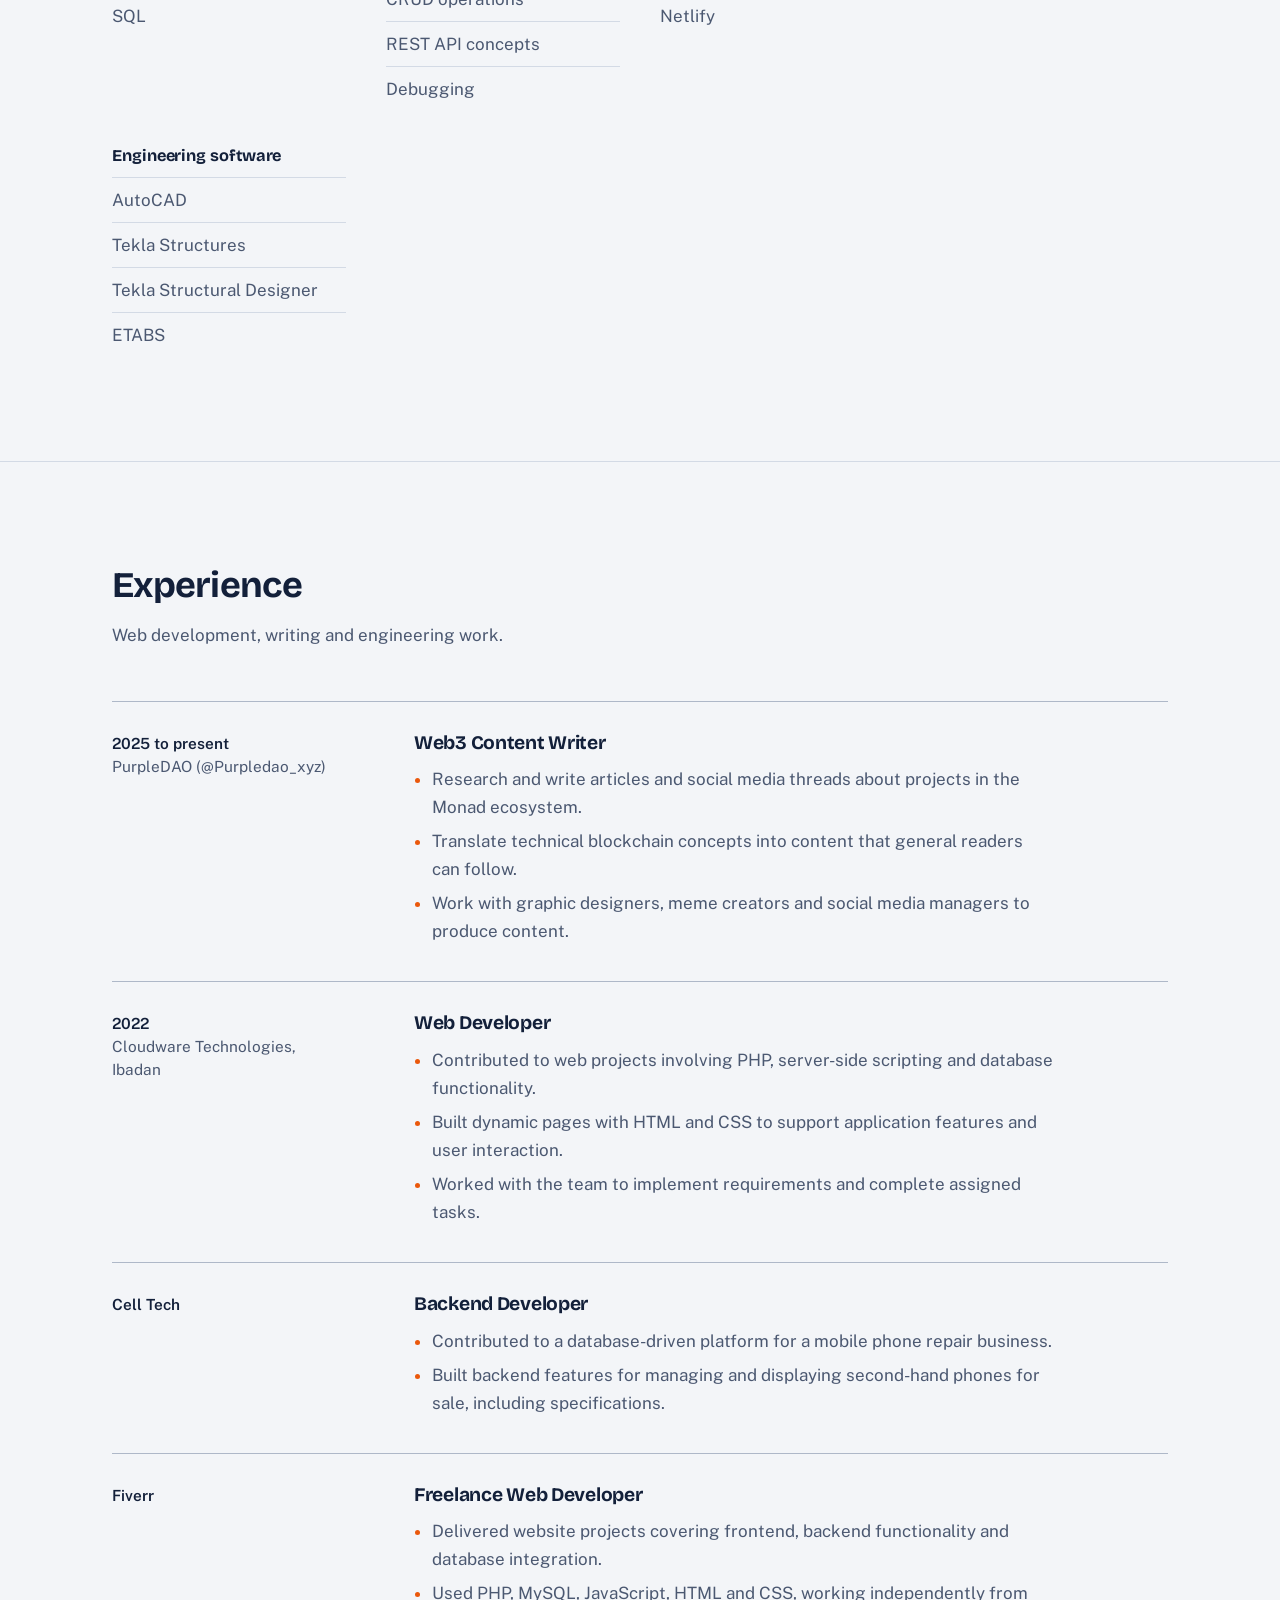
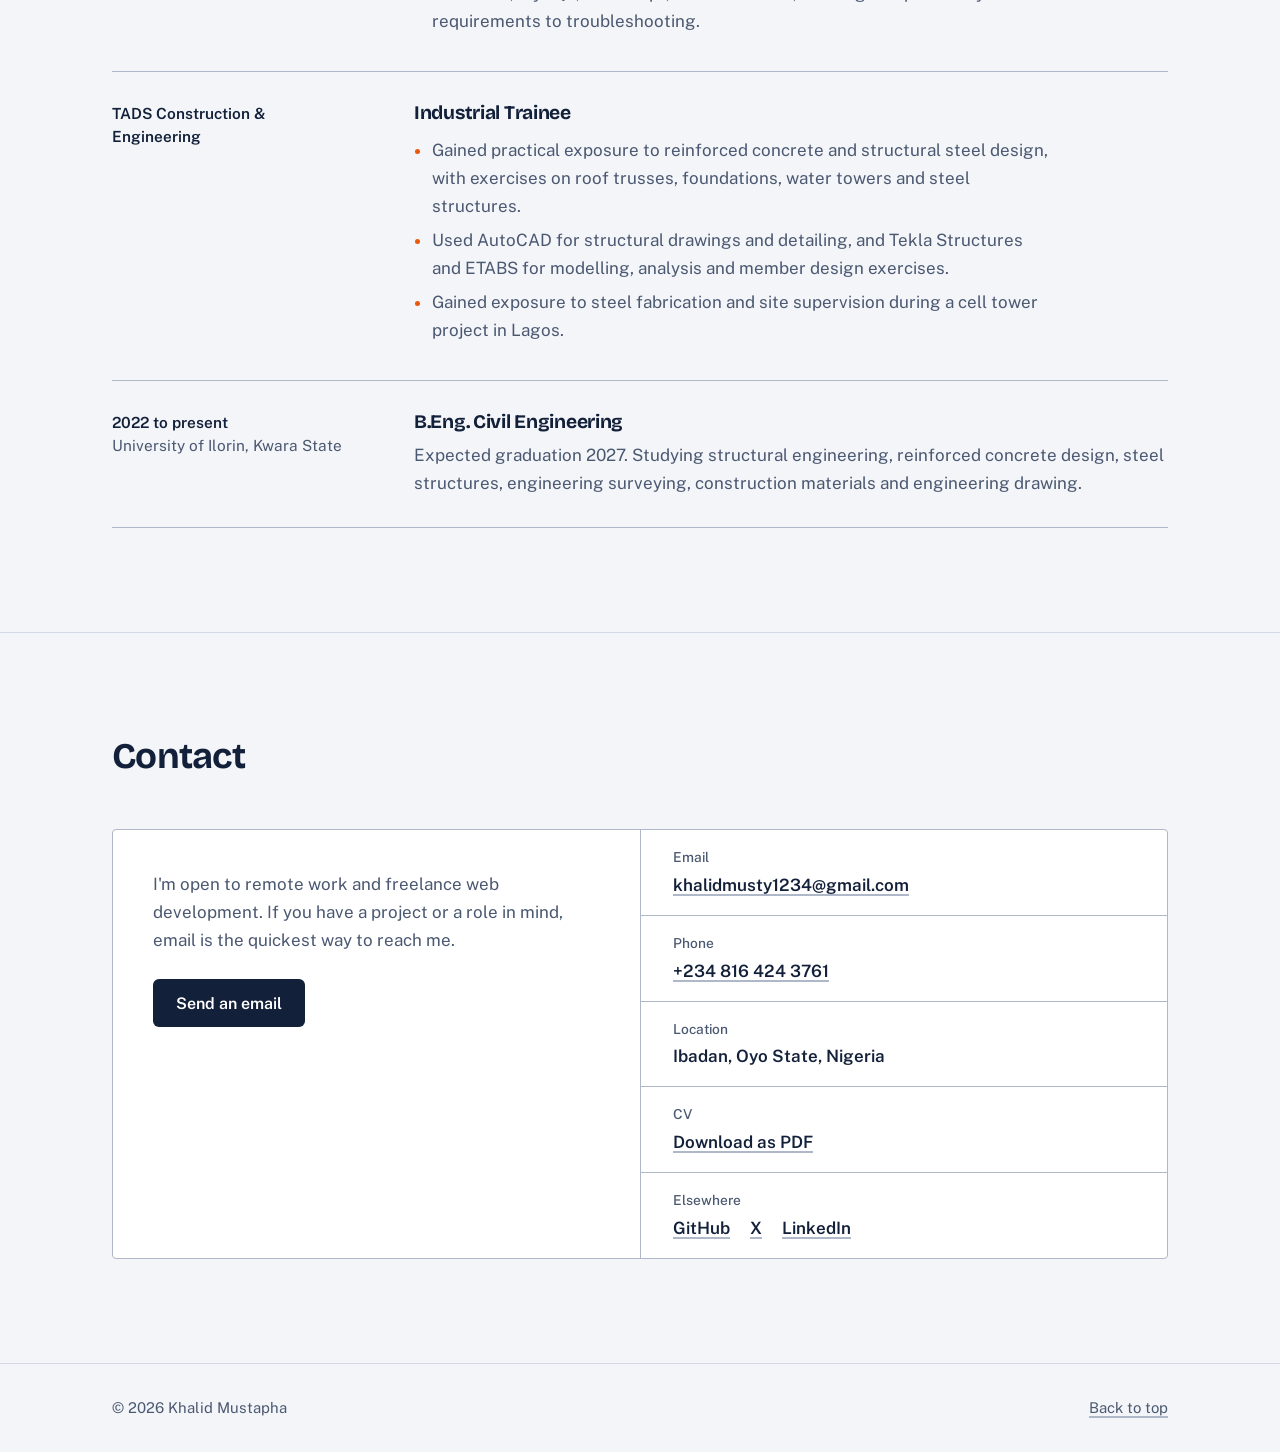
==== commit f46f9fff: "Add CV download and remove unused template files - Add assets/docs/Khalid-Mustapha-CV.pdf with links" ====
--- a/index.html
+++ b/index.html
@@ -91,6 +91,7 @@
           <div class="hero-actions">
             <a class="btn btn-primary" href="#projects">View projects</a>
             <a class="btn btn-secondary" href="mailto:khalidmusty1234@gmail.com">Email me</a>
+            <a class="text-link" href="assets/docs/Khalid-Mustapha-CV.pdf" download>Download CV (PDF)</a>
           </div>
           <p class="availability">Open to remote work and freelance projects</p>
         </div>
@@ -357,6 +358,7 @@
             <div><dt>Email</dt><dd><a href="mailto:khalidmusty1234@gmail.com">khalidmusty1234@gmail.com</a></dd></div>
             <div><dt>Phone</dt><dd><a href="tel:+2348164243761">+234 816 424 3761</a></dd></div>
             <div><dt>Location</dt><dd>Ibadan, Oyo State, Nigeria</dd></div>
+            <div><dt>CV</dt><dd><a href="assets/docs/Khalid-Mustapha-CV.pdf" download>Download as PDF</a></dd></div>
             <div>
               <dt>Elsewhere</dt>
               <dd class="profiles">
--- a/assets/css/site.css
+++ b/assets/css/site.css
@@ -409,8 +409,12 @@
 .hero-actions {
   display: flex;
   flex-wrap: wrap;
-  gap: 12px;
+  align-items: center;
+  gap: 14px 12px;
   margin-top: 34px;
+}
+.hero-actions .text-link {
+  margin-left: 10px;
 }
 .availability {
   display: flex;
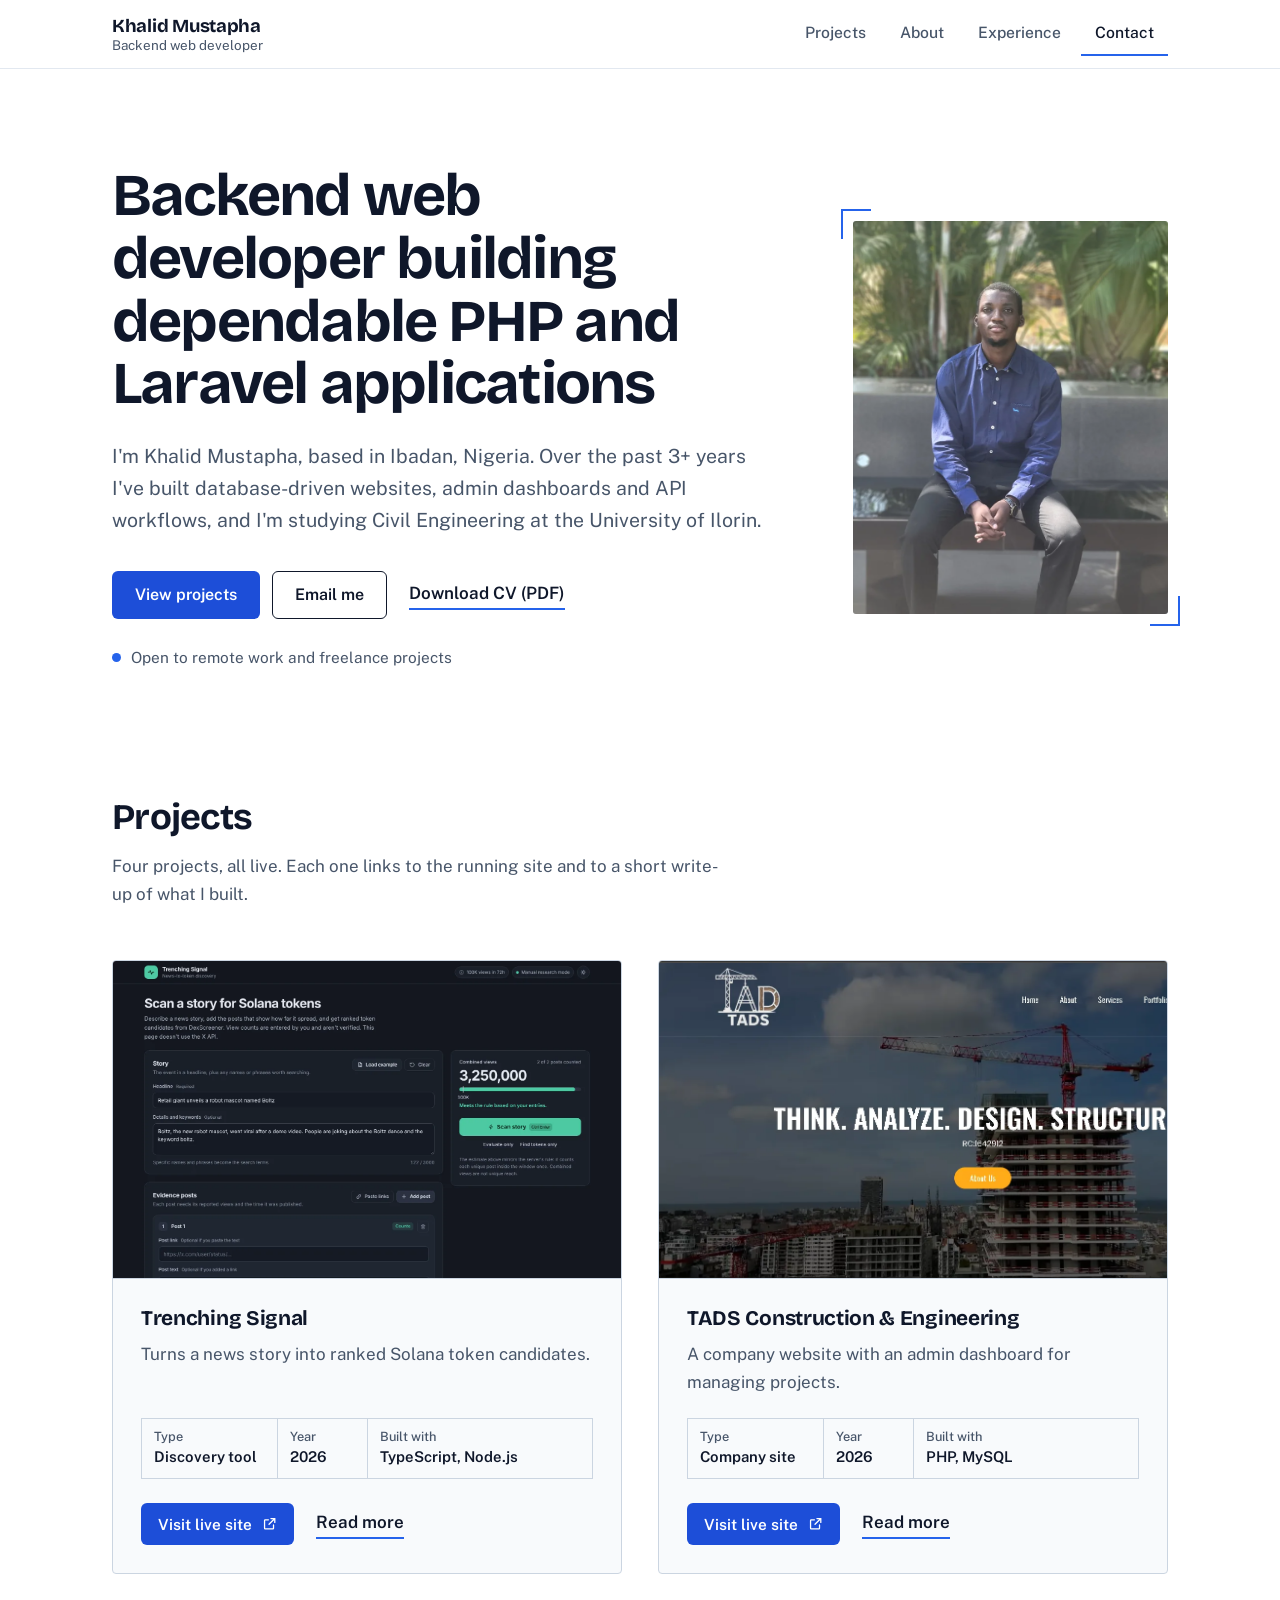
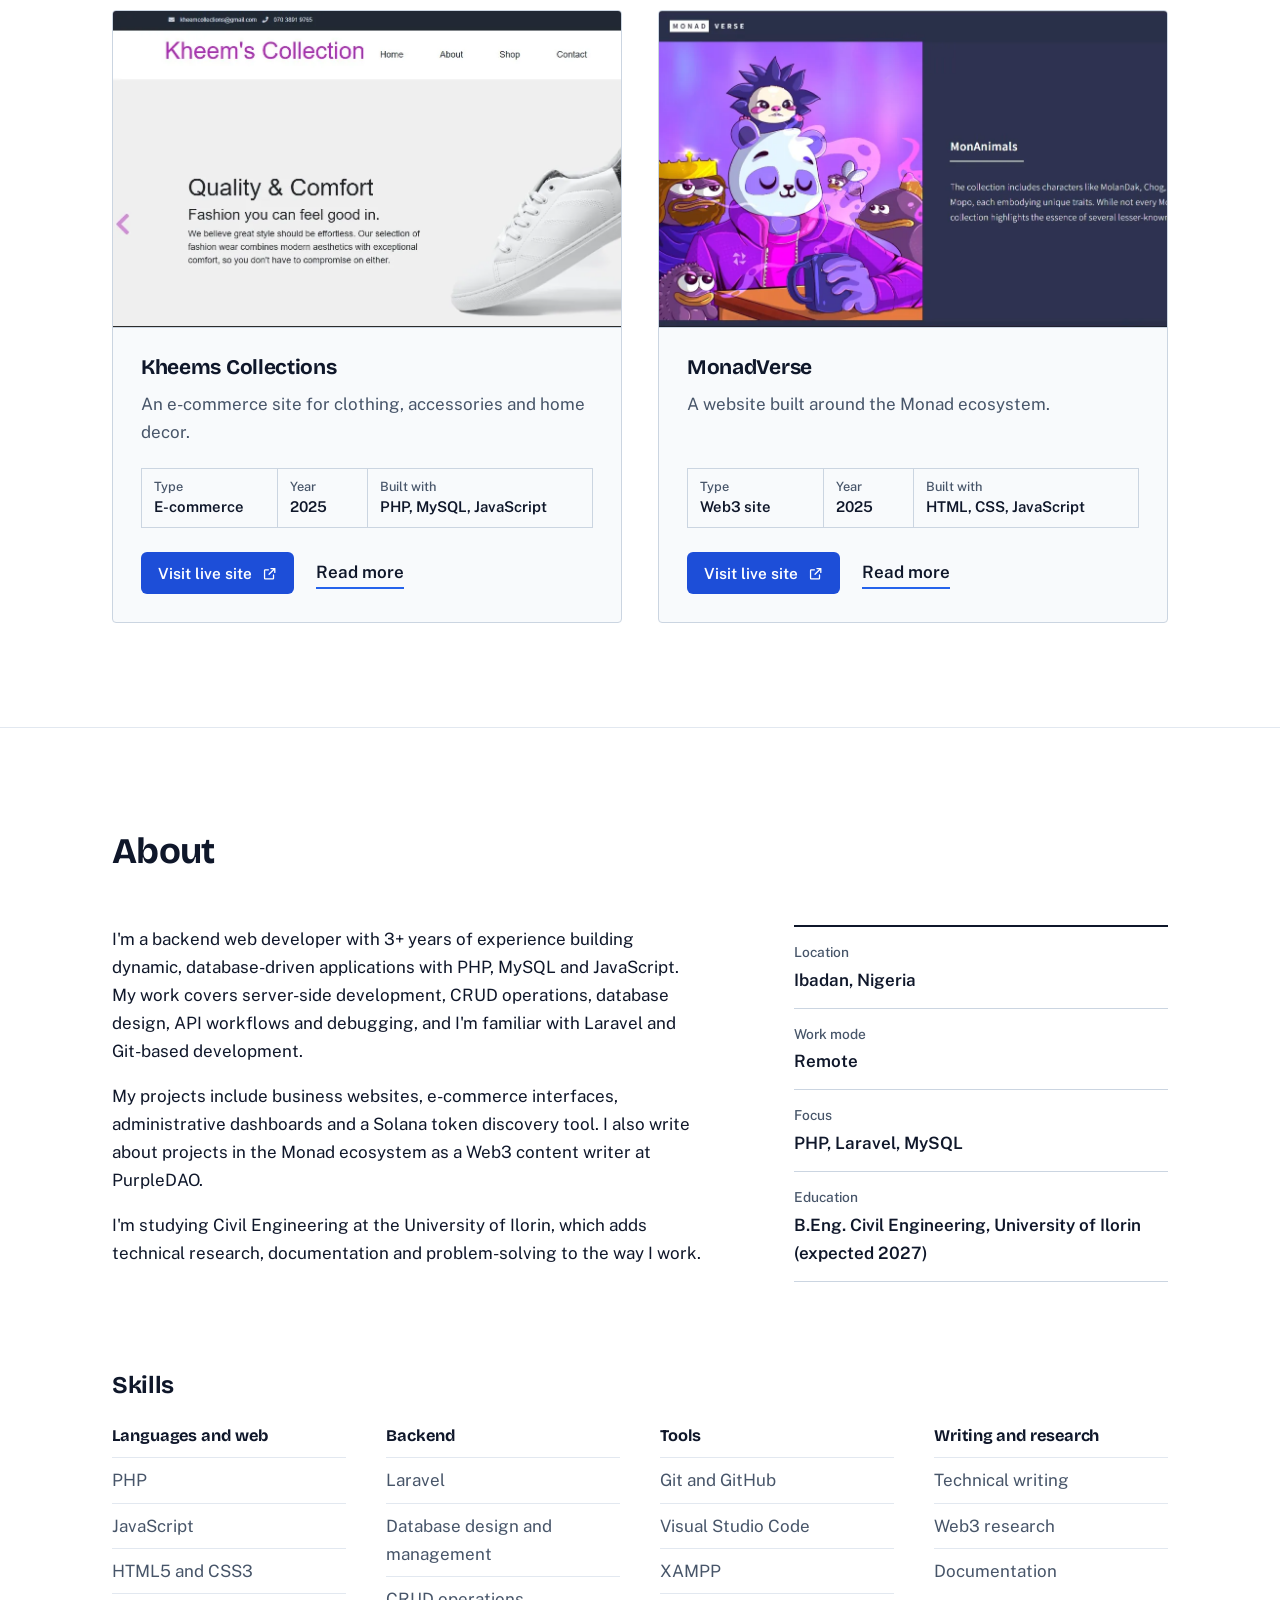
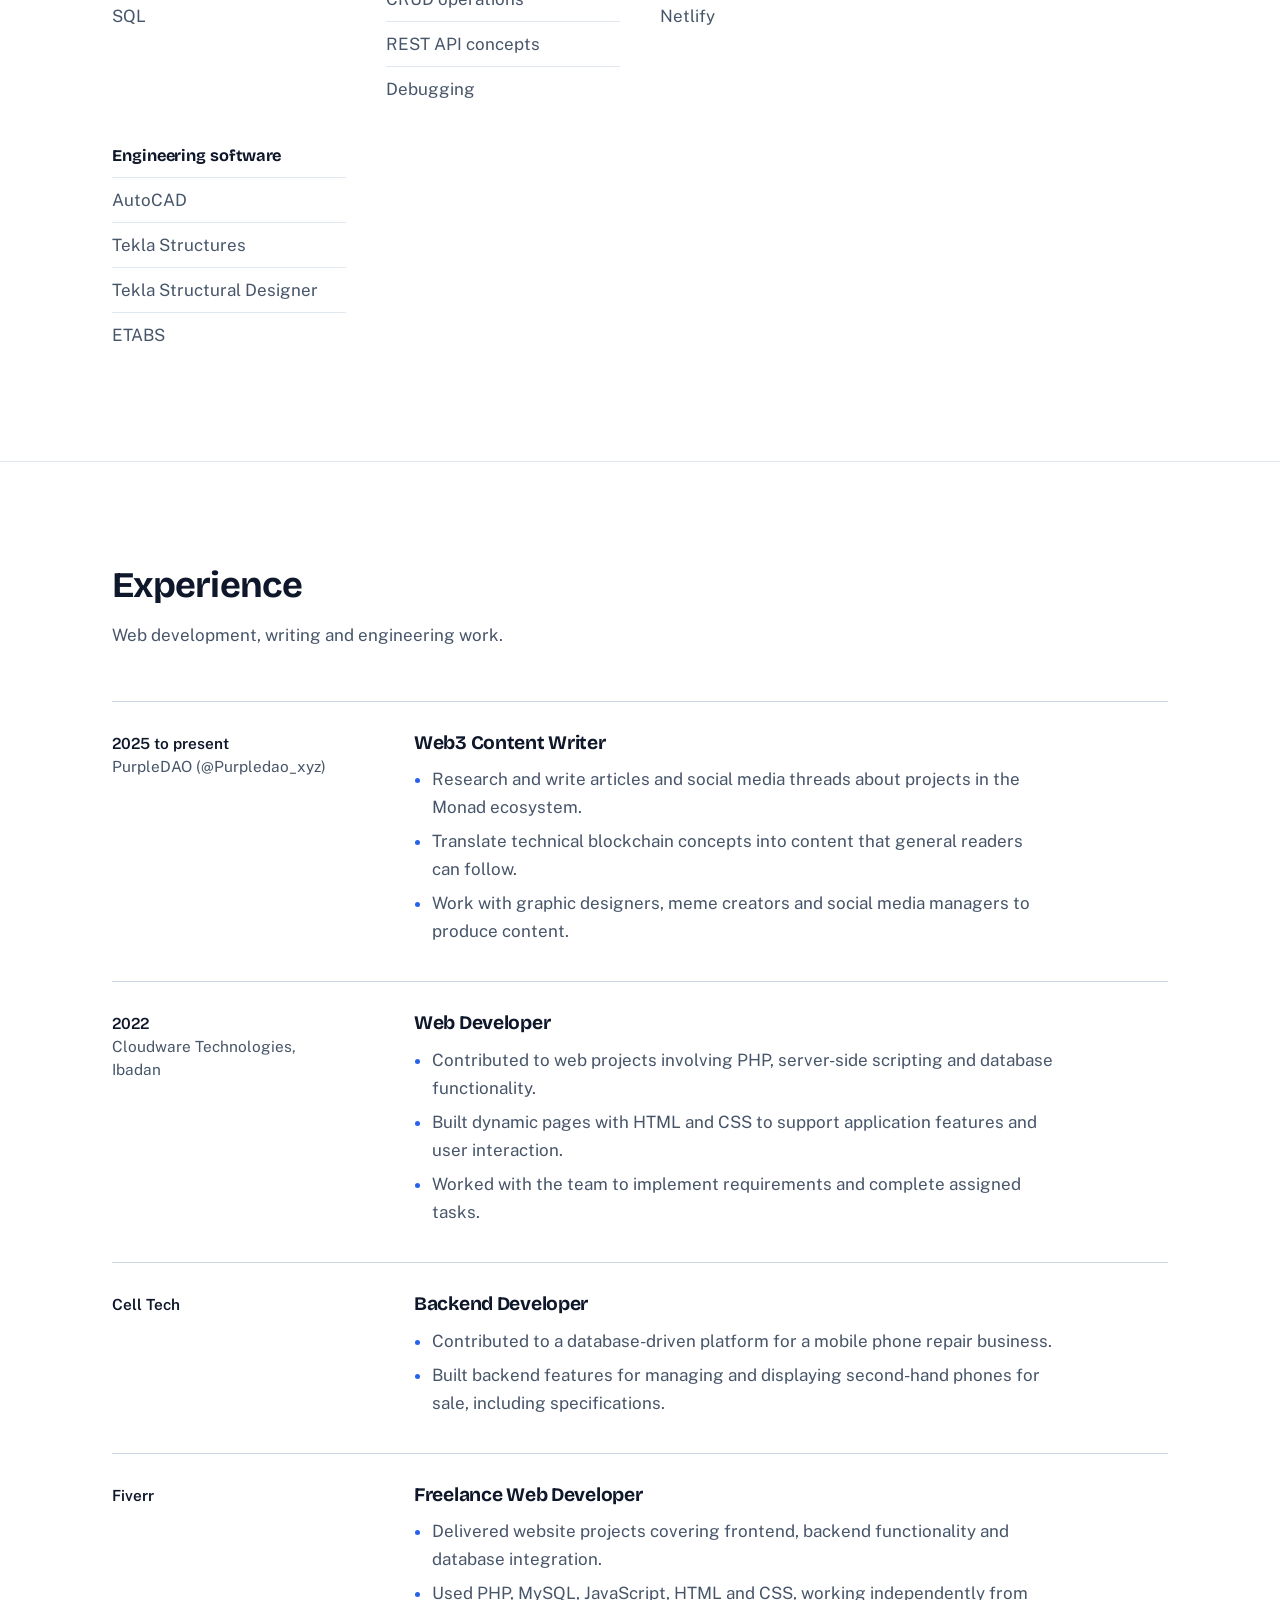
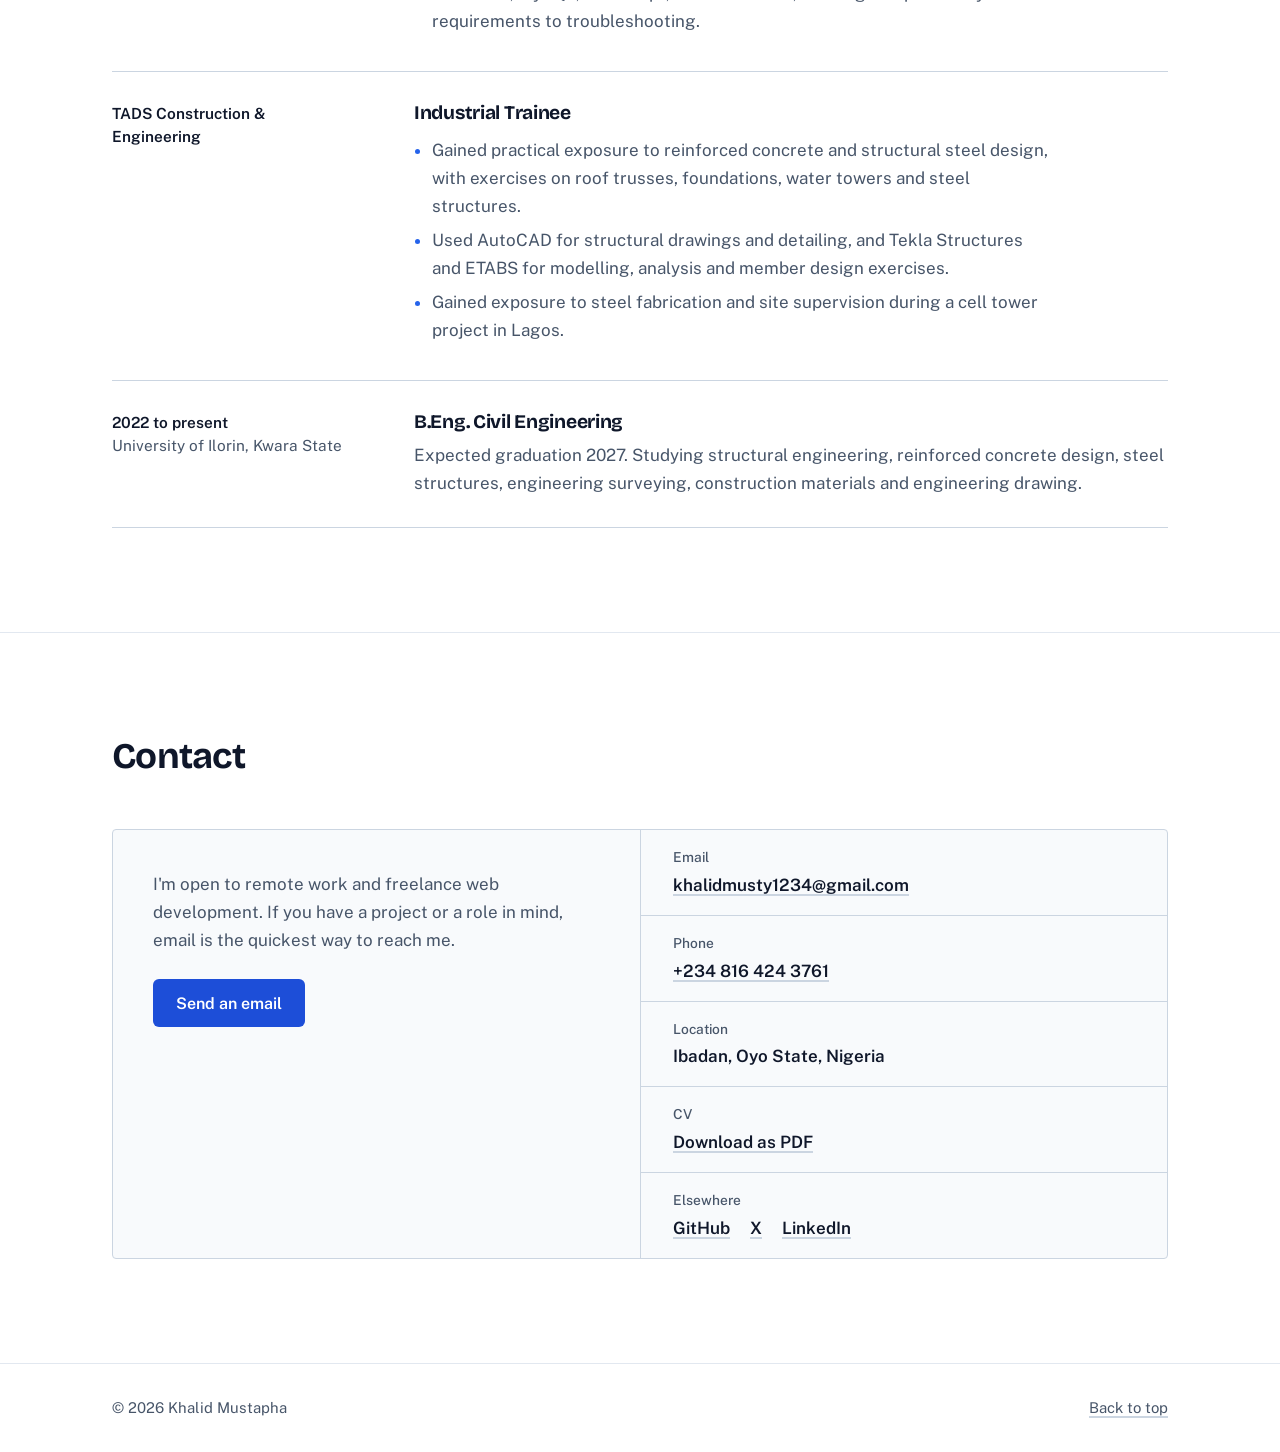
==== commit a587c6b0: "Switch to a neutral slate and blue colour theme White and slate surfaces with a single blue accent, " ====
--- a/index.html
+++ b/index.html
@@ -9,8 +9,8 @@
   <meta name="description" content="Backend web developer in Ibadan, Nigeria with 3+ years of experience in PHP, Laravel and MySQL. See live projects including TADS Construction, Kheems Collections, MonadVerse and Trenching Signal.">
   <meta name="author" content="Khalid Mustapha">
   <meta name="robots" content="index, follow">
-  <meta name="theme-color" media="(prefers-color-scheme: light)" content="#f3f5f8">
-  <meta name="theme-color" media="(prefers-color-scheme: dark)" content="#0d1424">
+  <meta name="theme-color" media="(prefers-color-scheme: light)" content="#ffffff">
+  <meta name="theme-color" media="(prefers-color-scheme: dark)" content="#0b1220">
   <link rel="canonical" href="https://khalid-mustapha.netlify.app/">
 
   <meta property="og:type" content="website">
--- a/assets/css/site.css
+++ b/assets/css/site.css
@@ -17,18 +17,18 @@
 
 :root {
   color-scheme: light dark;
-  --paper: #f3f5f8;
-  --surface: #ffffff;
-  --ink: #13203a;
-  --ink-2: #4b5871;
-  --rule: #d3dae5;
-  --rule-strong: #aeb8c8;
-  --signal: #c2410c;
-  --signal-fill: #ea580c;
-  --btn-bg: #13203a;
+  --paper: #ffffff;
+  --surface: #f8fafc;
+  --ink: #0f172a;
+  --ink-2: #475569;
+  --rule: #e2e8f0;
+  --rule-strong: #cbd5e1;
+  --signal: #1d4ed8;
+  --signal-fill: #2563eb;
+  --btn-bg: #1d4ed8;
   --btn-ink: #ffffff;
-  --btn-hover: #21355c;
-  --focus: #c2410c;
+  --btn-hover: #1e40af;
+  --focus: #1d4ed8;
   --font-display: "Bricolage Grotesque", "Segoe UI", system-ui, sans-serif;
   --font-body: "Public Sans", "Segoe UI", system-ui, -apple-system, sans-serif;
   --maxw: 1120px;
@@ -38,18 +38,18 @@
 
 @media (prefers-color-scheme: dark) {
   :root {
-    --paper: #0d1424;
-    --surface: #141d31;
-    --ink: #e8edf6;
-    --ink-2: #a9b5ca;
-    --rule: #263149;
-    --rule-strong: #3d4b68;
-    --signal: #ff9a5c;
-    --signal-fill: #ff8a4c;
-    --btn-bg: #e8edf6;
-    --btn-ink: #0d1424;
-    --btn-hover: #ffffff;
-    --focus: #ff9a5c;
+    --paper: #0b1220;
+    --surface: #111a2e;
+    --ink: #e6ebf4;
+    --ink-2: #a3b0c5;
+    --rule: #1f2b44;
+    --rule-strong: #334562;
+    --signal: #7cb0ff;
+    --signal-fill: #60a5fa;
+    --btn-bg: #2563eb;
+    --btn-ink: #ffffff;
+    --btn-hover: #1d4ed8;
+    --focus: #7cb0ff;
   }
 }
 
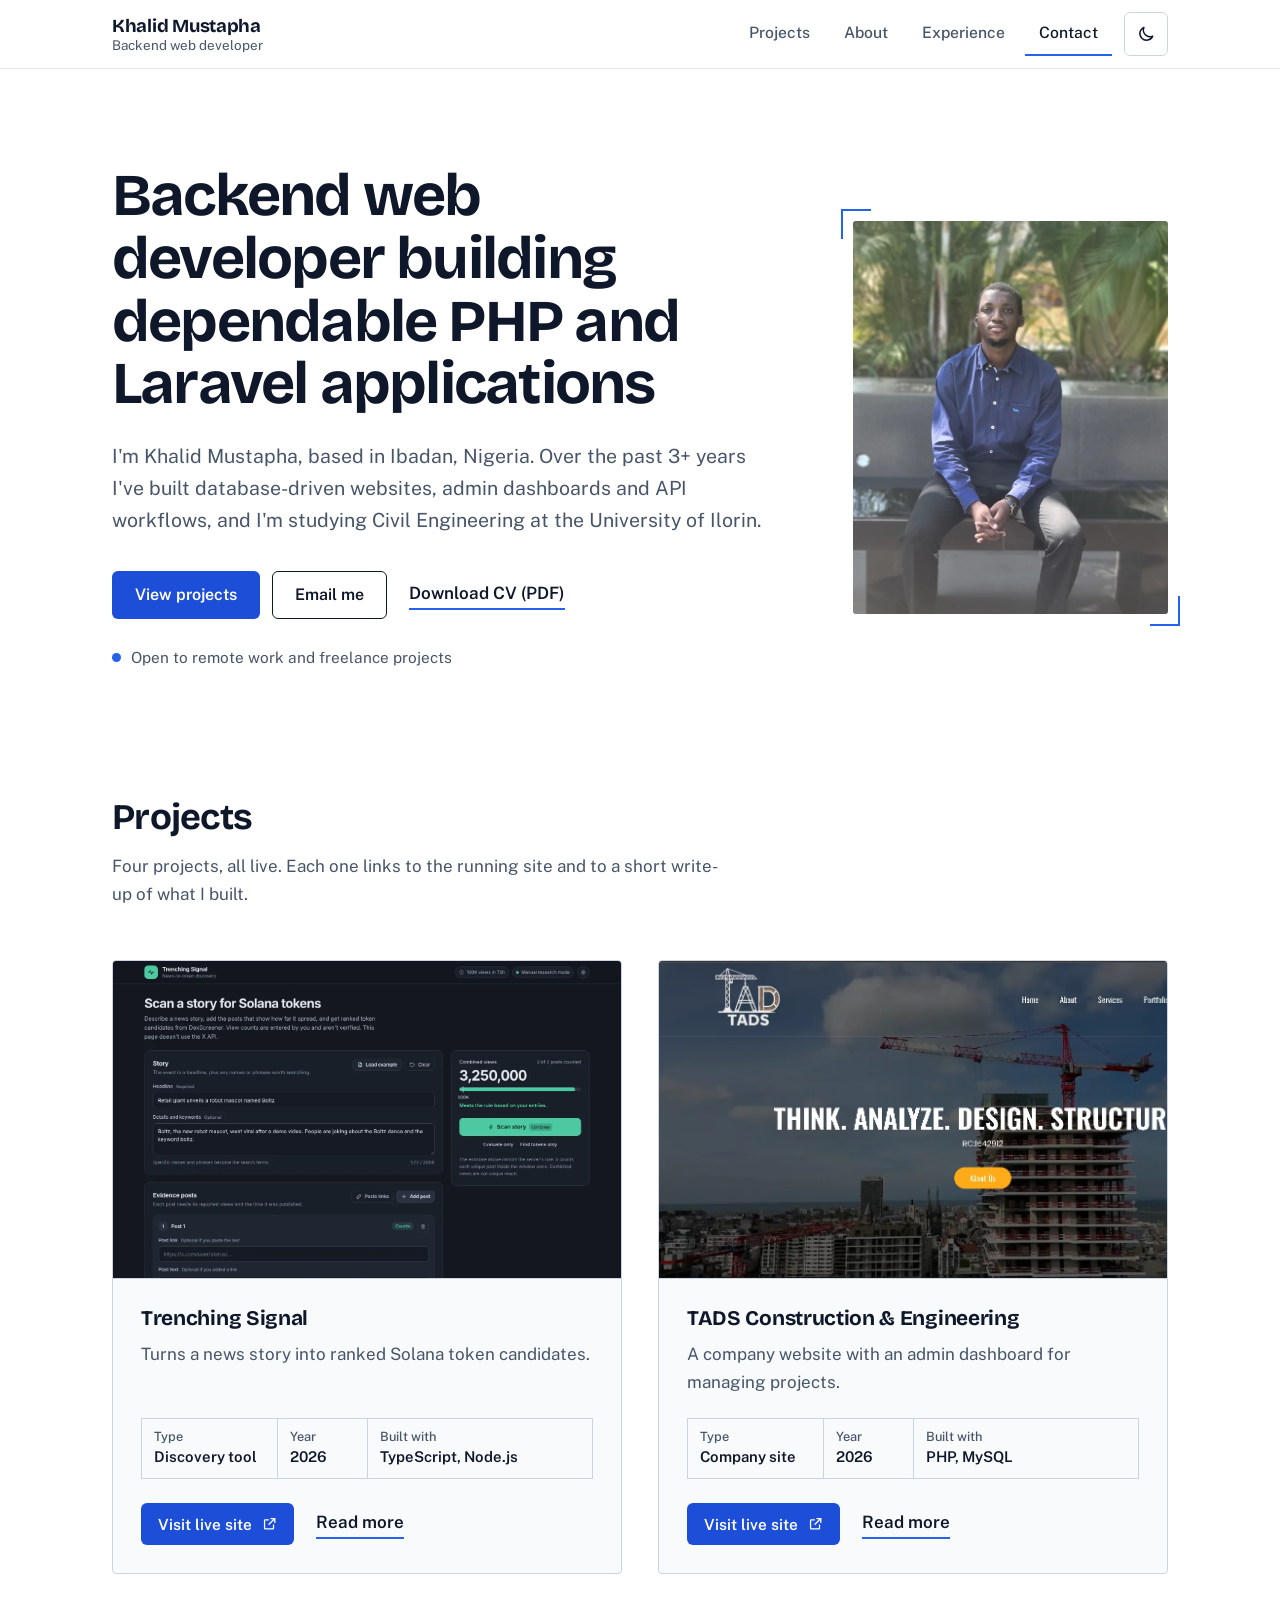
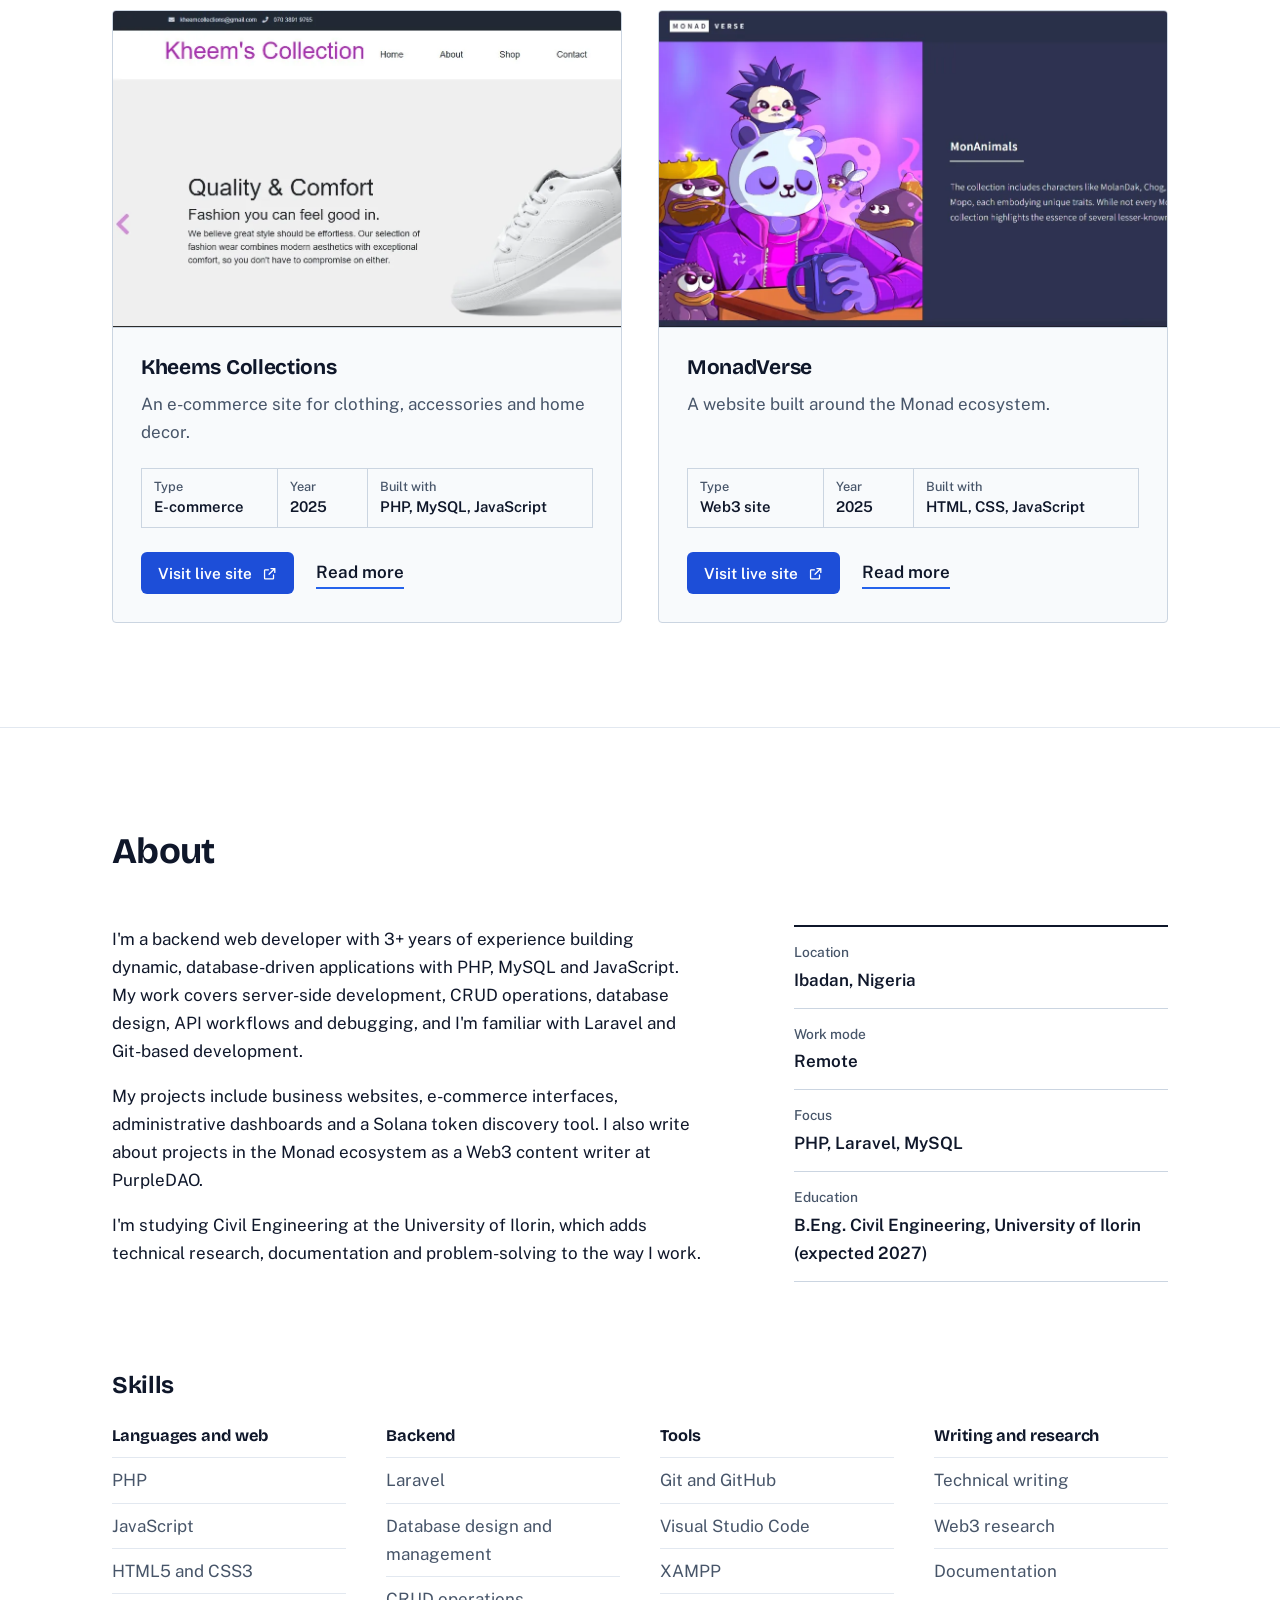
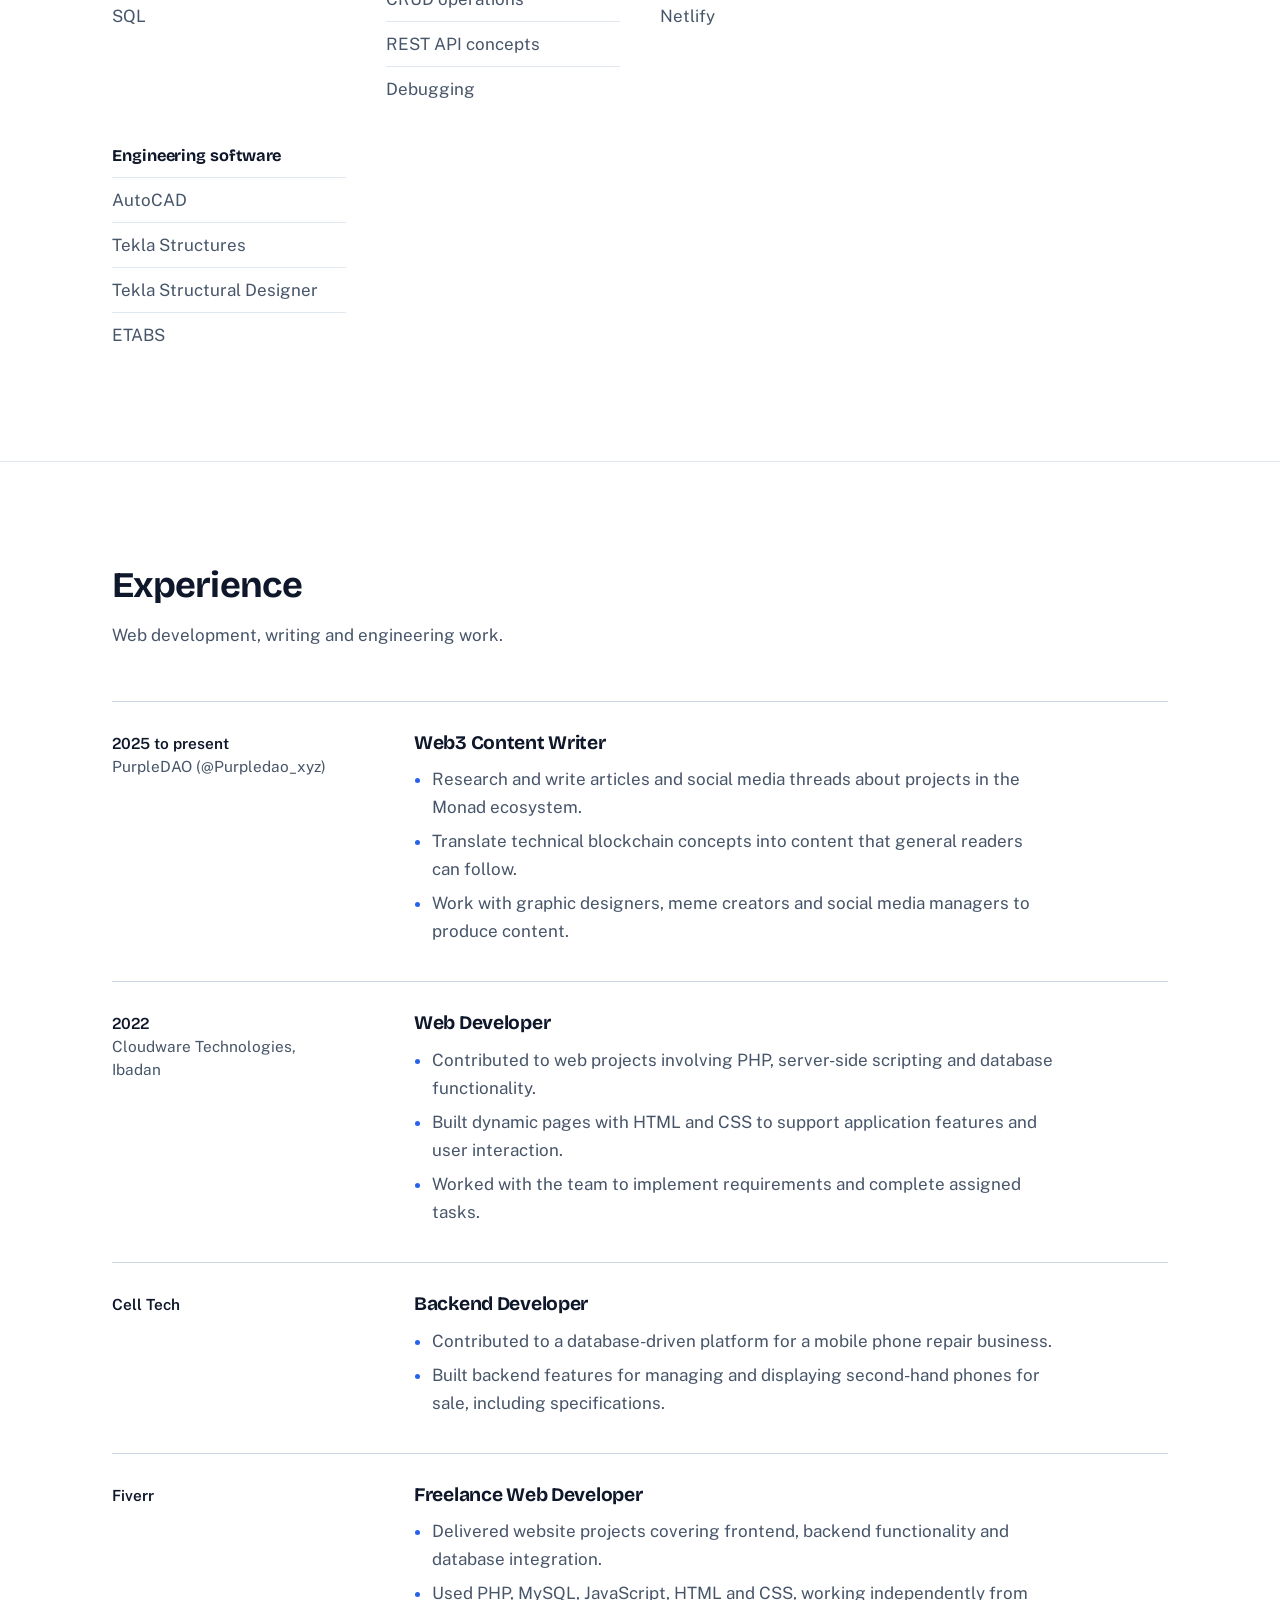
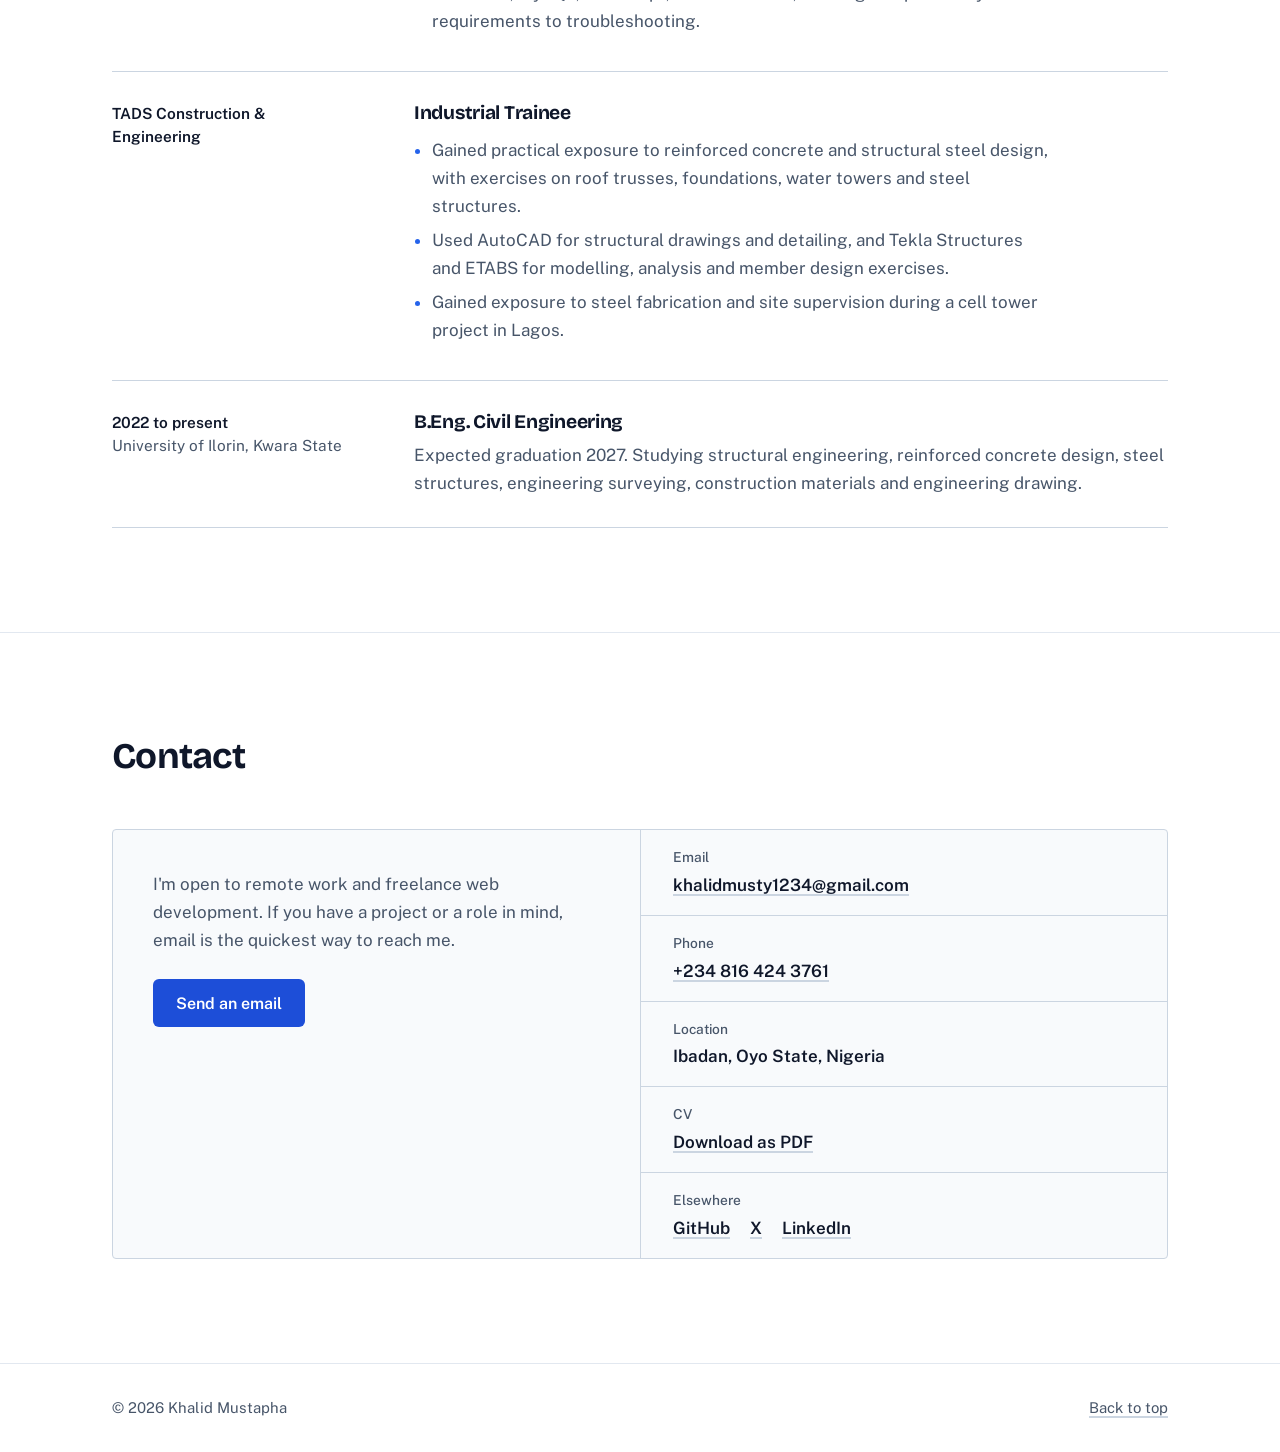
==== commit db9296fa: "Add an opt-in dark theme toggle Light stays the default regardless of system settings. A header butt" ====
--- a/index.html
+++ b/index.html
@@ -3,14 +3,13 @@
 <head>
   <meta charset="utf-8">
   <meta name="viewport" content="width=device-width, initial-scale=1">
-  <script>document.documentElement.className = "js";</script>
+  <script>document.documentElement.className = "js";try{if(localStorage.getItem("theme")==="dark")document.documentElement.setAttribute("data-theme","dark")}catch(e){}</script>
 
   <title>Khalid Mustapha | Backend Web Developer (PHP, Laravel, MySQL)</title>
   <meta name="description" content="Backend web developer in Ibadan, Nigeria with 3+ years of experience in PHP, Laravel and MySQL. See live projects including TADS Construction, Kheems Collections, MonadVerse and Trenching Signal.">
   <meta name="author" content="Khalid Mustapha">
   <meta name="robots" content="index, follow">
-  <meta name="theme-color" media="(prefers-color-scheme: light)" content="#ffffff">
-  <meta name="theme-color" media="(prefers-color-scheme: dark)" content="#0b1220">
+  <meta name="theme-color" content="#ffffff">
   <link rel="canonical" href="https://khalid-mustapha.netlify.app/">
 
   <meta property="og:type" content="website">
--- a/assets/css/site.css
+++ b/assets/css/site.css
@@ -16,7 +16,7 @@
 }
 
 :root {
-  color-scheme: light dark;
+  color-scheme: light;
   --paper: #ffffff;
   --surface: #f8fafc;
   --ink: #0f172a;
@@ -36,21 +36,21 @@
   --header-h: 68px;
 }
 
-@media (prefers-color-scheme: dark) {
-  :root {
-    --paper: #0b1220;
-    --surface: #111a2e;
-    --ink: #e6ebf4;
-    --ink-2: #a3b0c5;
-    --rule: #1f2b44;
-    --rule-strong: #334562;
-    --signal: #7cb0ff;
-    --signal-fill: #60a5fa;
-    --btn-bg: #2563eb;
-    --btn-ink: #ffffff;
-    --btn-hover: #1d4ed8;
-    --focus: #7cb0ff;
-  }
+/* Dark theme: opt-in via the header toggle; light is the default. */
+:root[data-theme="dark"] {
+  color-scheme: dark;
+  --paper: #0b1220;
+  --surface: #111a2e;
+  --ink: #e6ebf4;
+  --ink-2: #a3b0c5;
+  --rule: #1f2b44;
+  --rule-strong: #334562;
+  --signal: #7cb0ff;
+  --signal-fill: #60a5fa;
+  --btn-bg: #2563eb;
+  --btn-ink: #ffffff;
+  --btn-hover: #1d4ed8;
+  --focus: #7cb0ff;
 }
 
 *,
@@ -192,10 +192,42 @@
 .header-inner {
   display: flex;
   align-items: center;
-  justify-content: space-between;
-  gap: 20px;
+  justify-content: flex-end;
+  gap: 12px;
   min-height: var(--header-h);
 }
+.brand {
+  margin-right: auto;
+}
+.theme-toggle {
+  order: 1;
+  display: inline-flex;
+  align-items: center;
+  justify-content: center;
+  width: 44px;
+  height: 44px;
+  padding: 0;
+  border: 1.5px solid var(--rule-strong);
+  border-radius: 6px;
+  background: transparent;
+  color: var(--ink);
+  cursor: pointer;
+}
+.theme-toggle:hover {
+  border-color: var(--signal-fill);
+}
+.theme-toggle svg {
+  width: 20px;
+  height: 20px;
+  fill: none;
+  stroke: currentColor;
+  stroke-width: 1.8;
+  stroke-linecap: round;
+  stroke-linejoin: round;
+}
+.theme-toggle .i-sun { display: none; }
+:root[data-theme="dark"] .theme-toggle .i-sun { display: block; }
+:root[data-theme="dark"] .theme-toggle .i-moon { display: none; }
 .brand {
   display: flex;
   flex-direction: column;
@@ -282,6 +314,7 @@
 @media (max-width: 820px) {
   .js .nav-toggle {
     display: inline-flex;
+    order: 2;
   }
   .js .site-nav {
     display: none;
@@ -902,6 +935,7 @@
 @media print {
   .site-header,
   .nav-toggle,
+  .theme-toggle,
   .skip-link {
     display: none;
   }
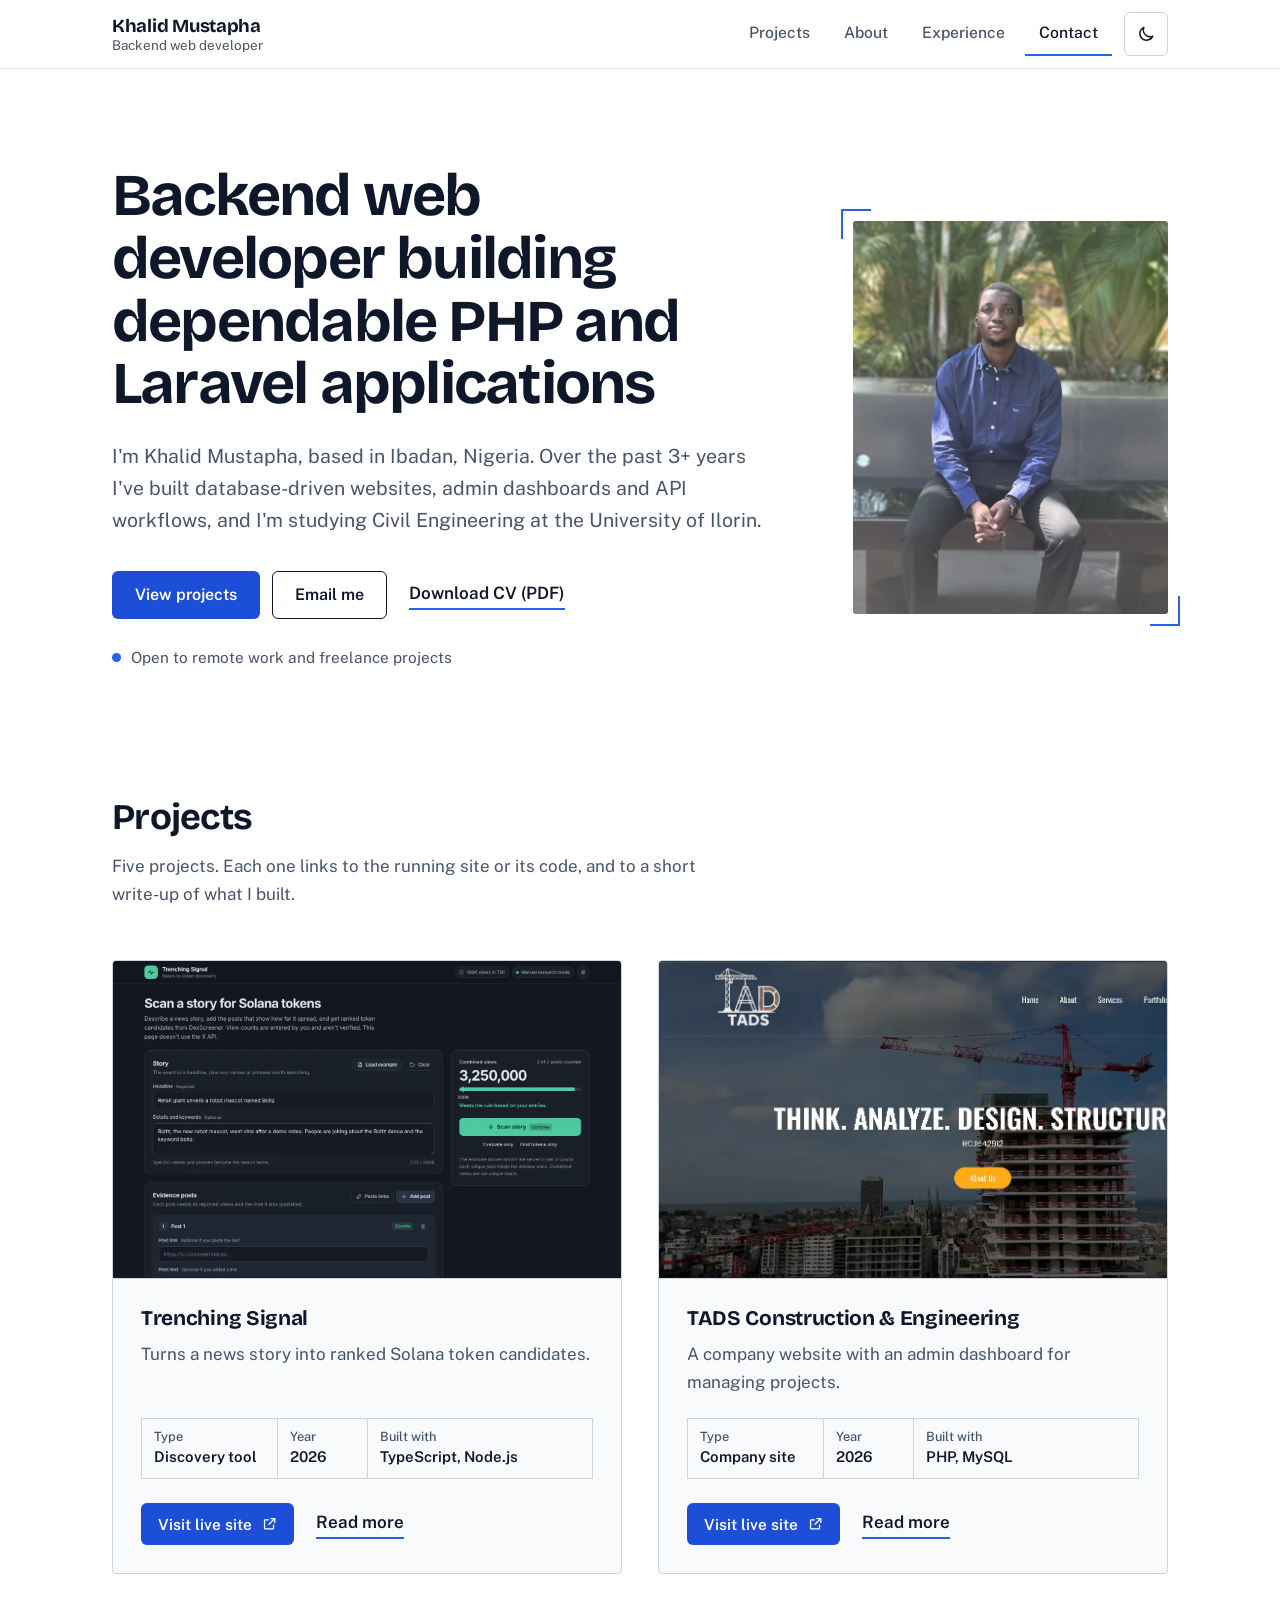
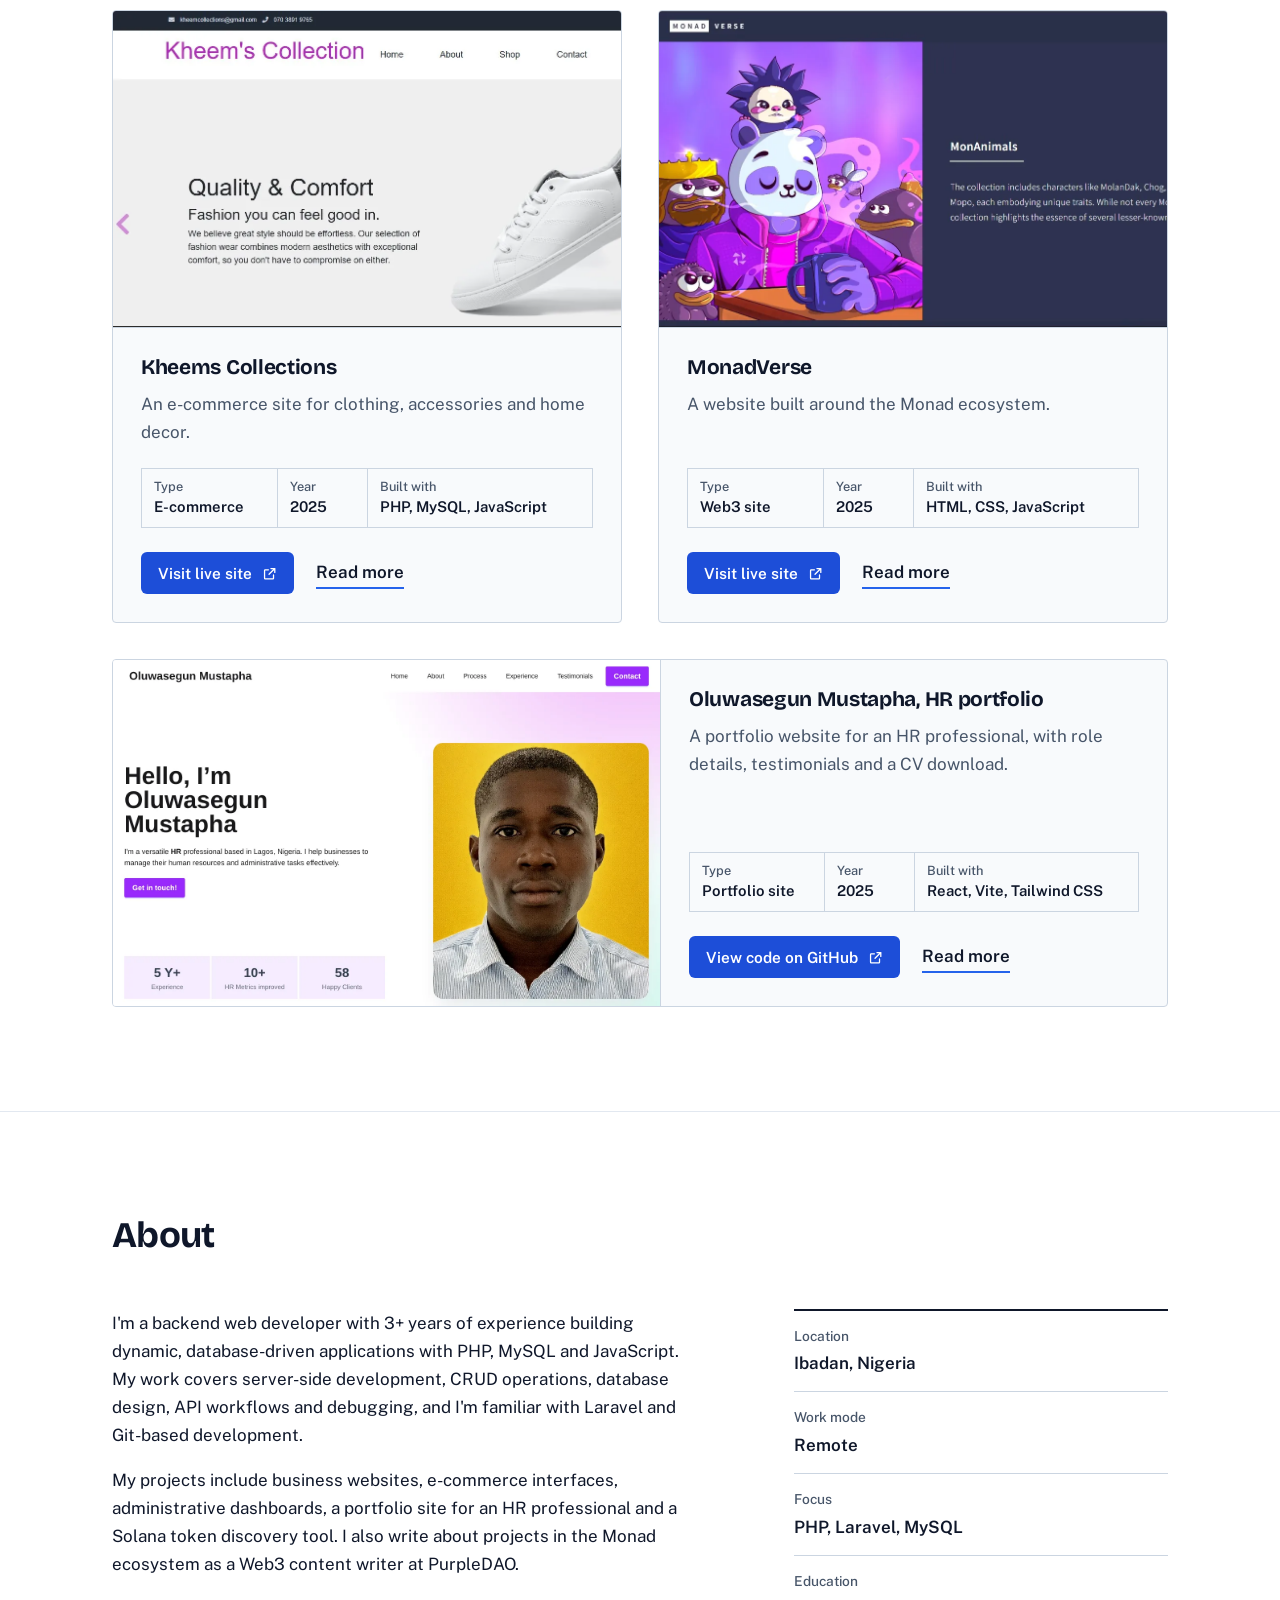
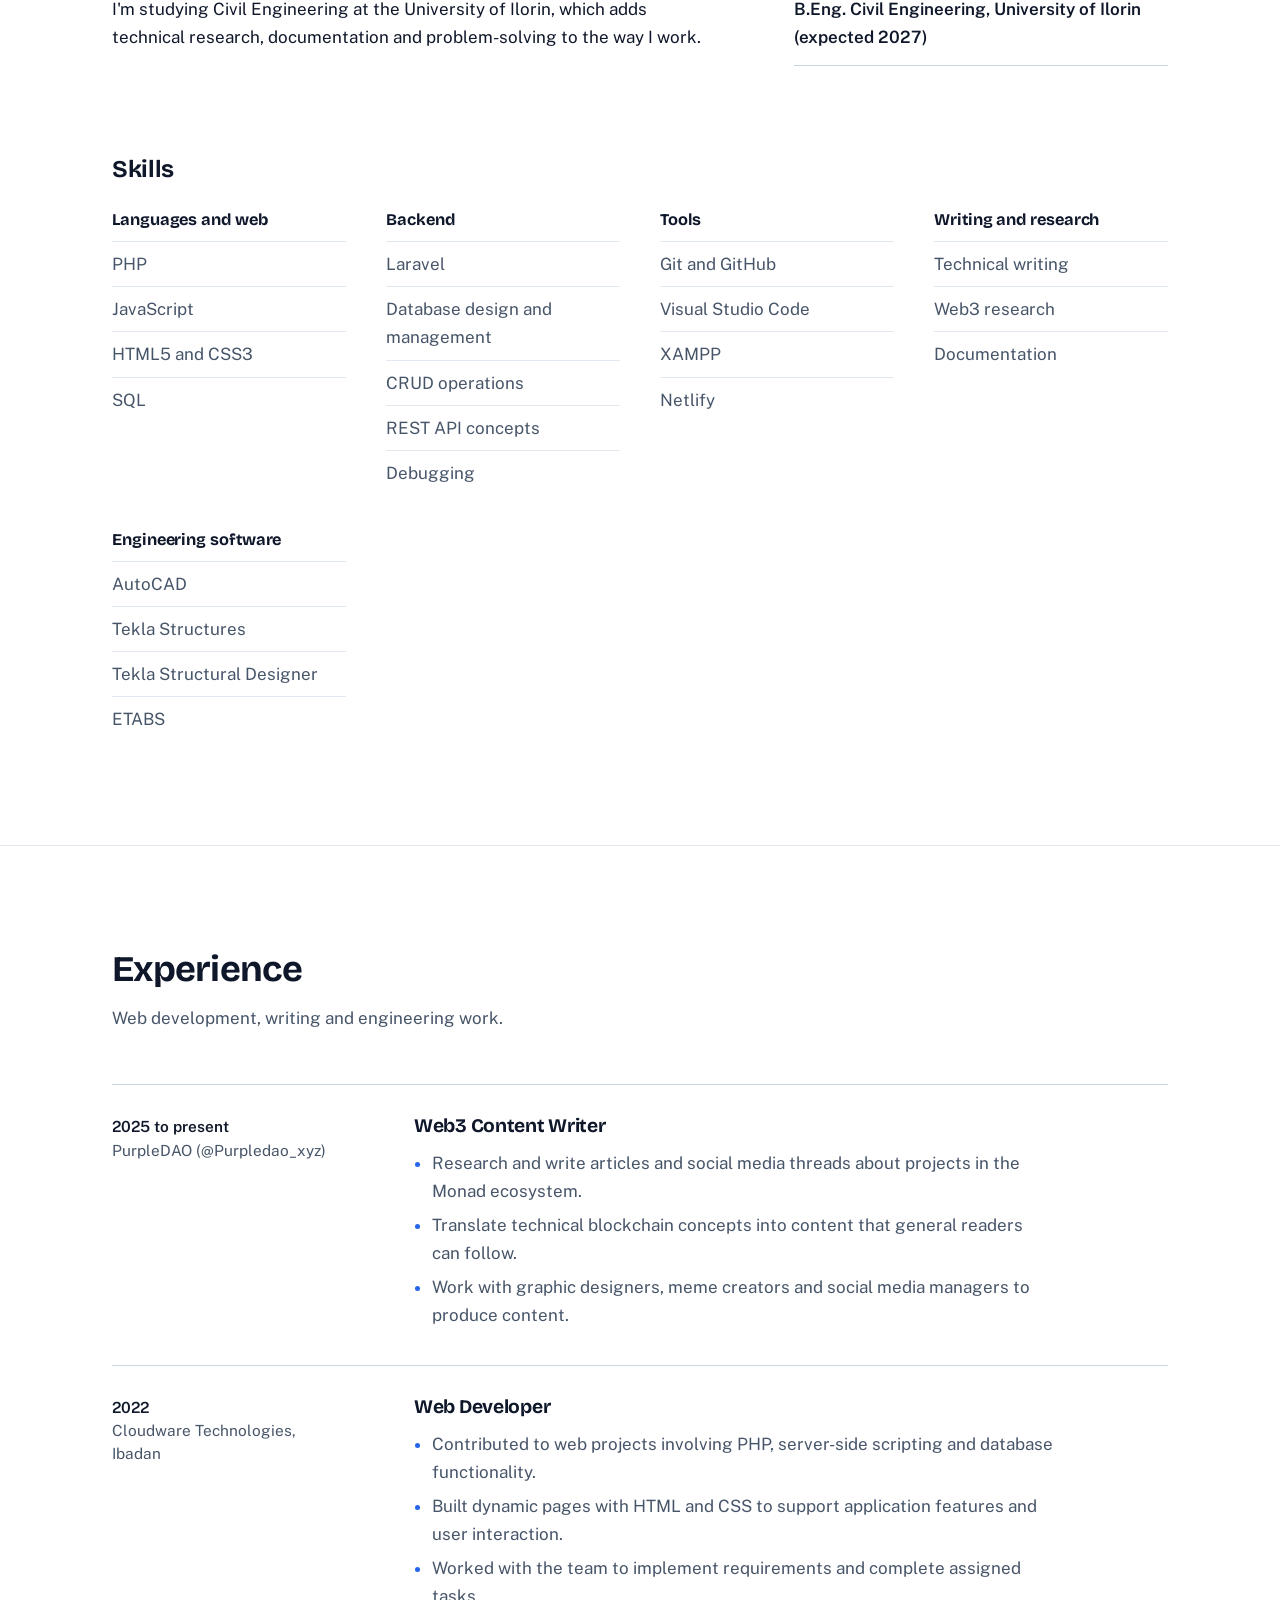
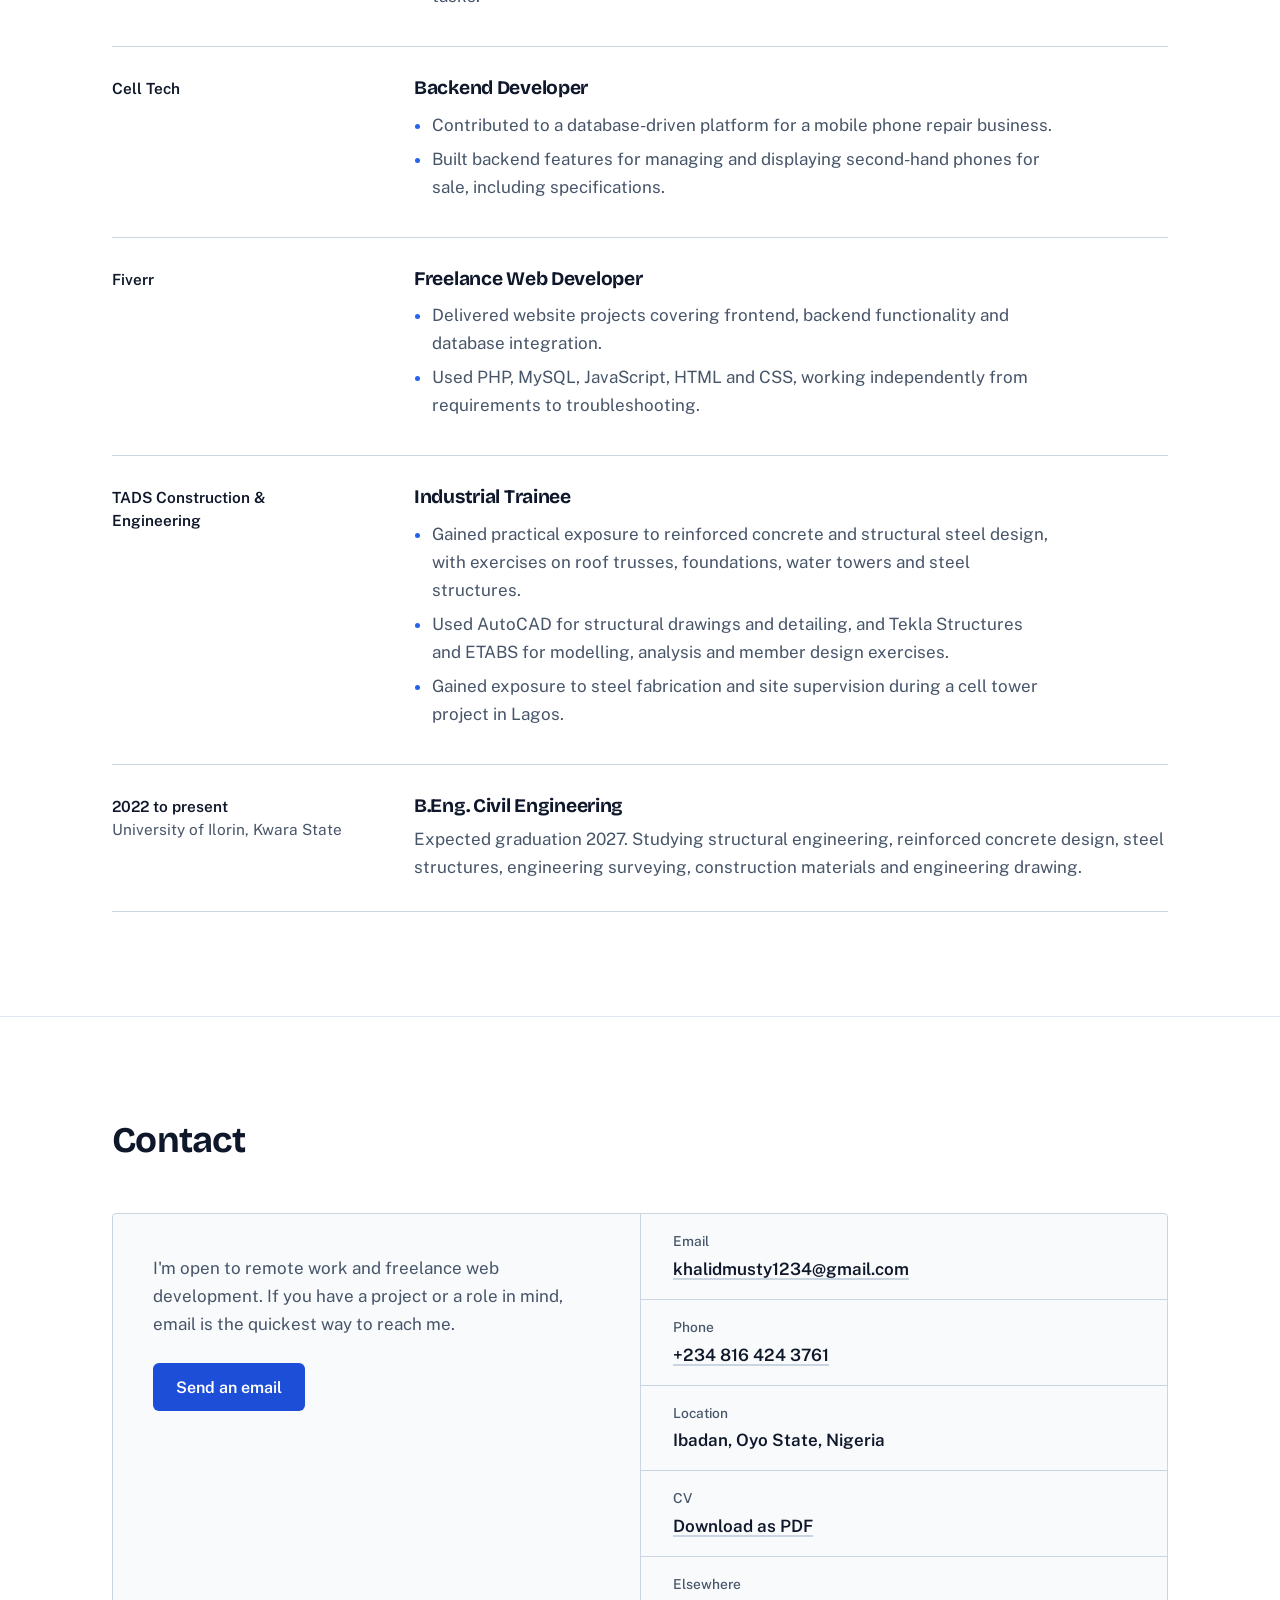
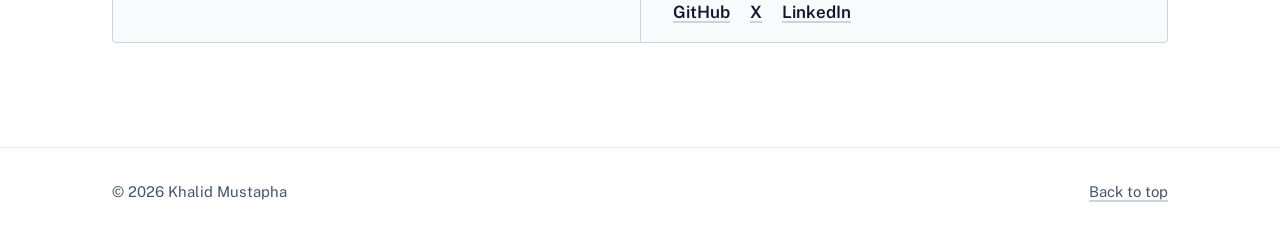
==== commit 26d936f3: "Add the Oluwasegun HR portfolio as a fifth project - New card, detail page entry and sitemap URL, wi" ====
--- a/index.html
+++ b/index.html
@@ -104,7 +104,7 @@
       <div class="wrap">
         <div class="section-head">
           <h2 id="projects-title">Projects</h2>
-          <p>Four projects, all live. Each one links to the running site and to a short write-up of what I built.</p>
+          <p>Five projects. Each one links to the running site or its code, and to a short write-up of what I built.</p>
         </div>
 
         <div class="project-grid">
@@ -185,6 +185,25 @@
             </div>
           </article>
 
+          <article class="project">
+            <a class="project-media" href="portfolio-details.html?project=segun" tabindex="-1" aria-hidden="true">
+              <img src="assets/img/projects/segun-1.webp" width="1360" height="860" alt="" loading="lazy">
+            </a>
+            <div class="project-body">
+              <h3><a href="portfolio-details.html?project=segun">Oluwasegun Mustapha, HR portfolio</a></h3>
+              <p>A portfolio website for an HR professional, with role details, testimonials and a CV download.</p>
+              <dl class="titleblock">
+                <div><dt>Type</dt><dd>Portfolio site</dd></div>
+                <div><dt>Year</dt><dd>2025</dd></div>
+                <div><dt>Built with</dt><dd>React, Vite, Tailwind CSS</dd></div>
+              </dl>
+              <div class="project-links">
+                <a class="btn btn-primary btn-sm" href="https://github.com/Mustycommits/Segun" target="_blank" rel="noopener noreferrer">View code on GitHub <svg class="icon" aria-hidden="true"><use href="#i-ext"/></svg></a>
+                <a class="text-link" href="portfolio-details.html?project=segun">Read more<span class="visually-hidden"> about the HR portfolio</span></a>
+              </div>
+            </div>
+          </article>
+
         </div>
       </div>
     </section>
@@ -198,7 +217,7 @@
         <div class="about-grid">
           <div class="about-copy">
             <p>I'm a backend web developer with 3+ years of experience building dynamic, database-driven applications with PHP, MySQL and JavaScript. My work covers server-side development, CRUD operations, database design, API workflows and debugging, and I'm familiar with Laravel and Git-based development.</p>
-            <p>My projects include business websites, e-commerce interfaces, administrative dashboards and a Solana token discovery tool. I also write about projects in the Monad ecosystem as a Web3 content writer at PurpleDAO.</p>
+            <p>My projects include business websites, e-commerce interfaces, administrative dashboards, a portfolio site for an HR professional and a Solana token discovery tool. I also write about projects in the Monad ecosystem as a Web3 content writer at PurpleDAO.</p>
             <p>I'm studying Civil Engineering at the University of Ilorin, which adds technical research, documentation and problem-solving to the way I work.</p>
           </div>
 
--- a/assets/css/site.css
+++ b/assets/css/site.css
@@ -594,6 +594,21 @@
   margin-top: auto;
 }
 
+/* An odd last project spans the full row so the grid has no gap */
+@media (min-width: 761px) {
+  .project-grid .project:last-child:nth-child(odd) {
+    grid-column: 1 / -1;
+    flex-direction: row;
+  }
+  .project-grid .project:last-child:nth-child(odd) .project-media {
+    flex: 0 0 52%;
+    aspect-ratio: auto;
+    min-height: 300px;
+    border-bottom: 0;
+    border-right: 1px solid var(--rule-strong);
+  }
+}
+
 @media (max-width: 760px) {
   .project-grid {
     grid-template-columns: 1fr;
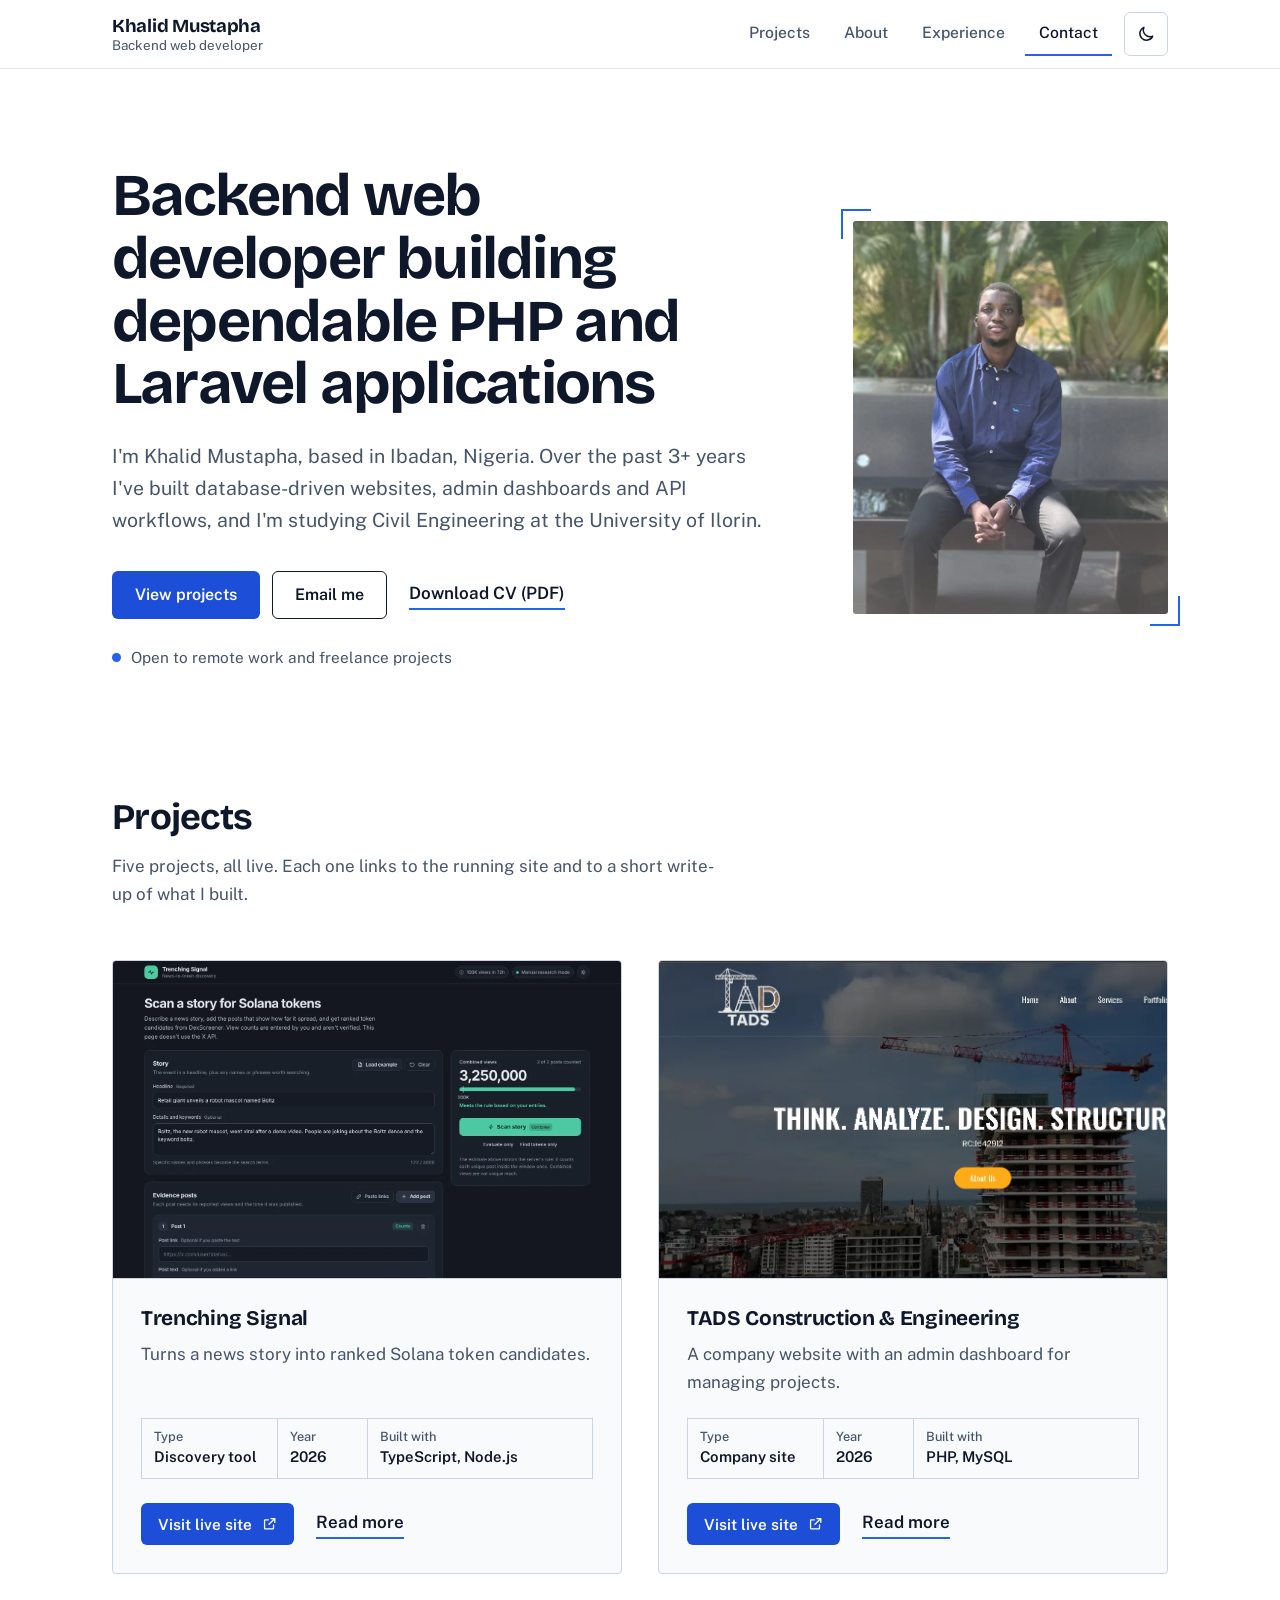
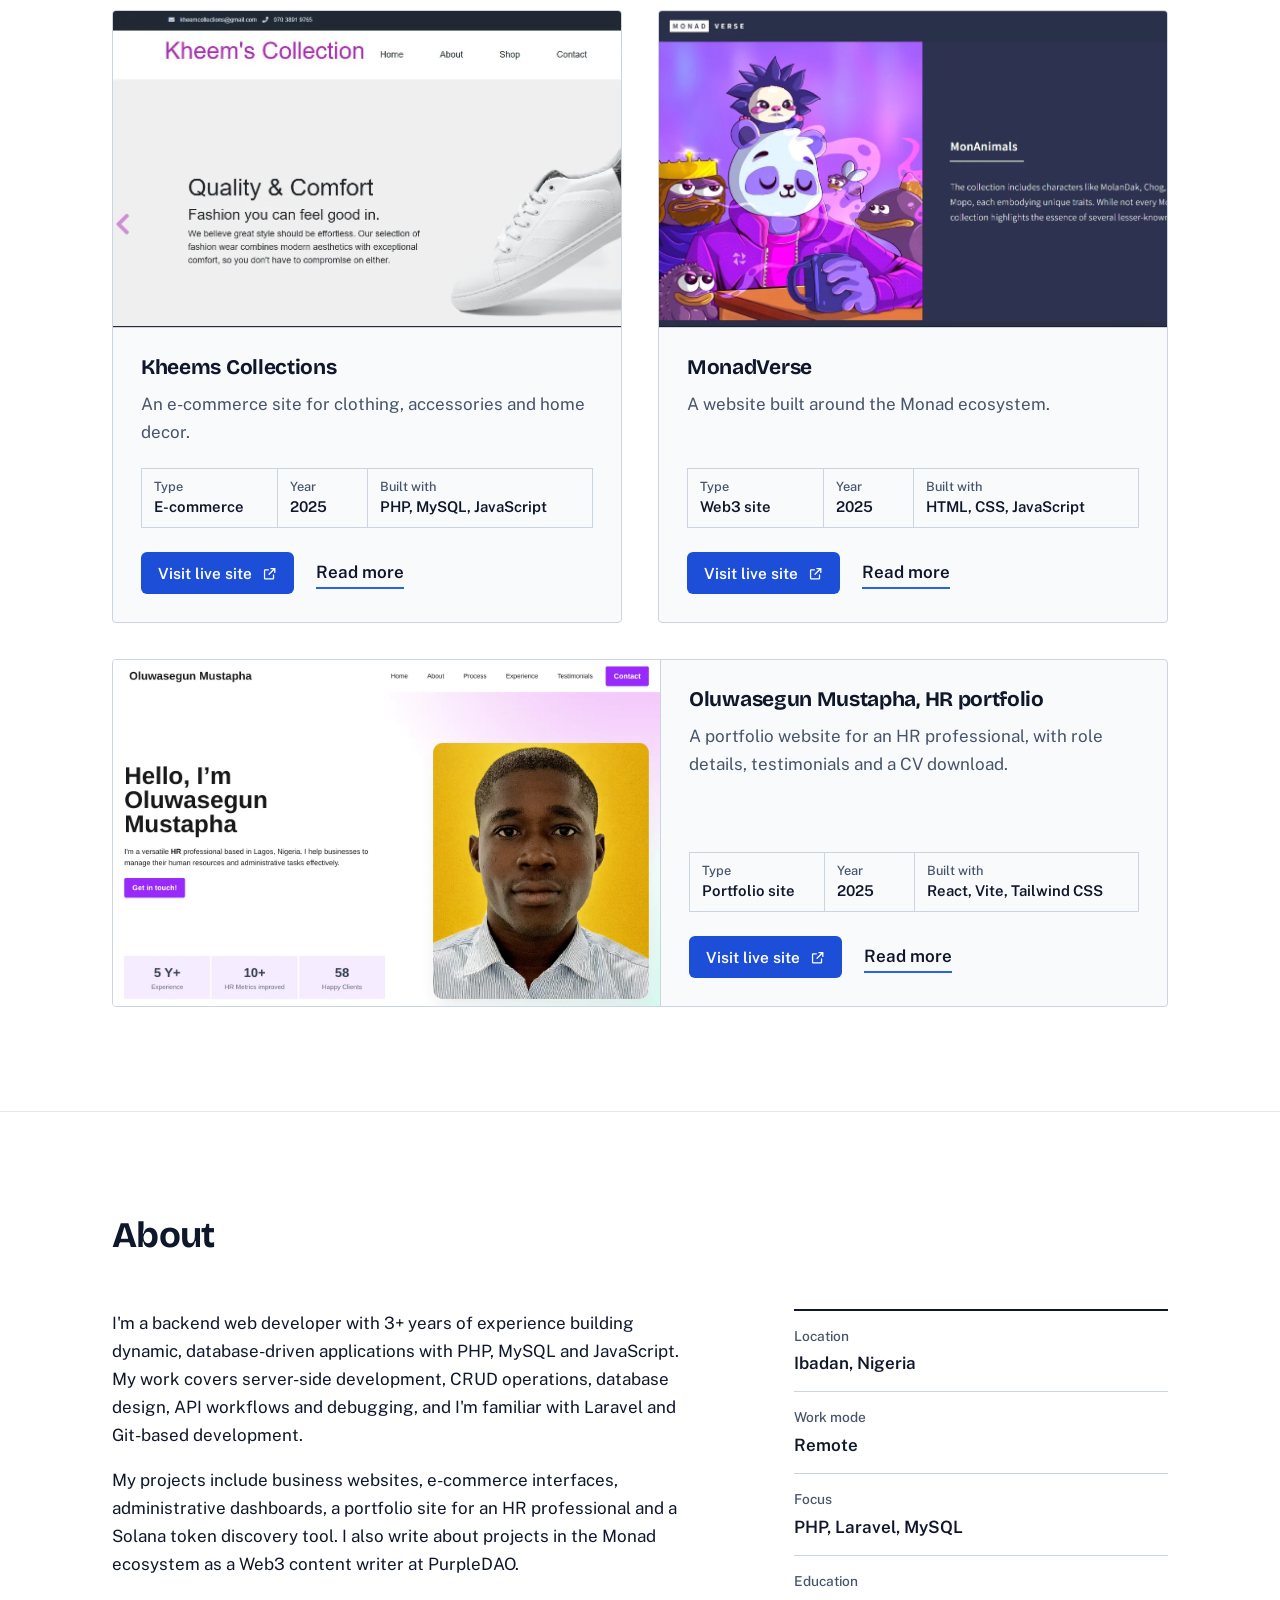
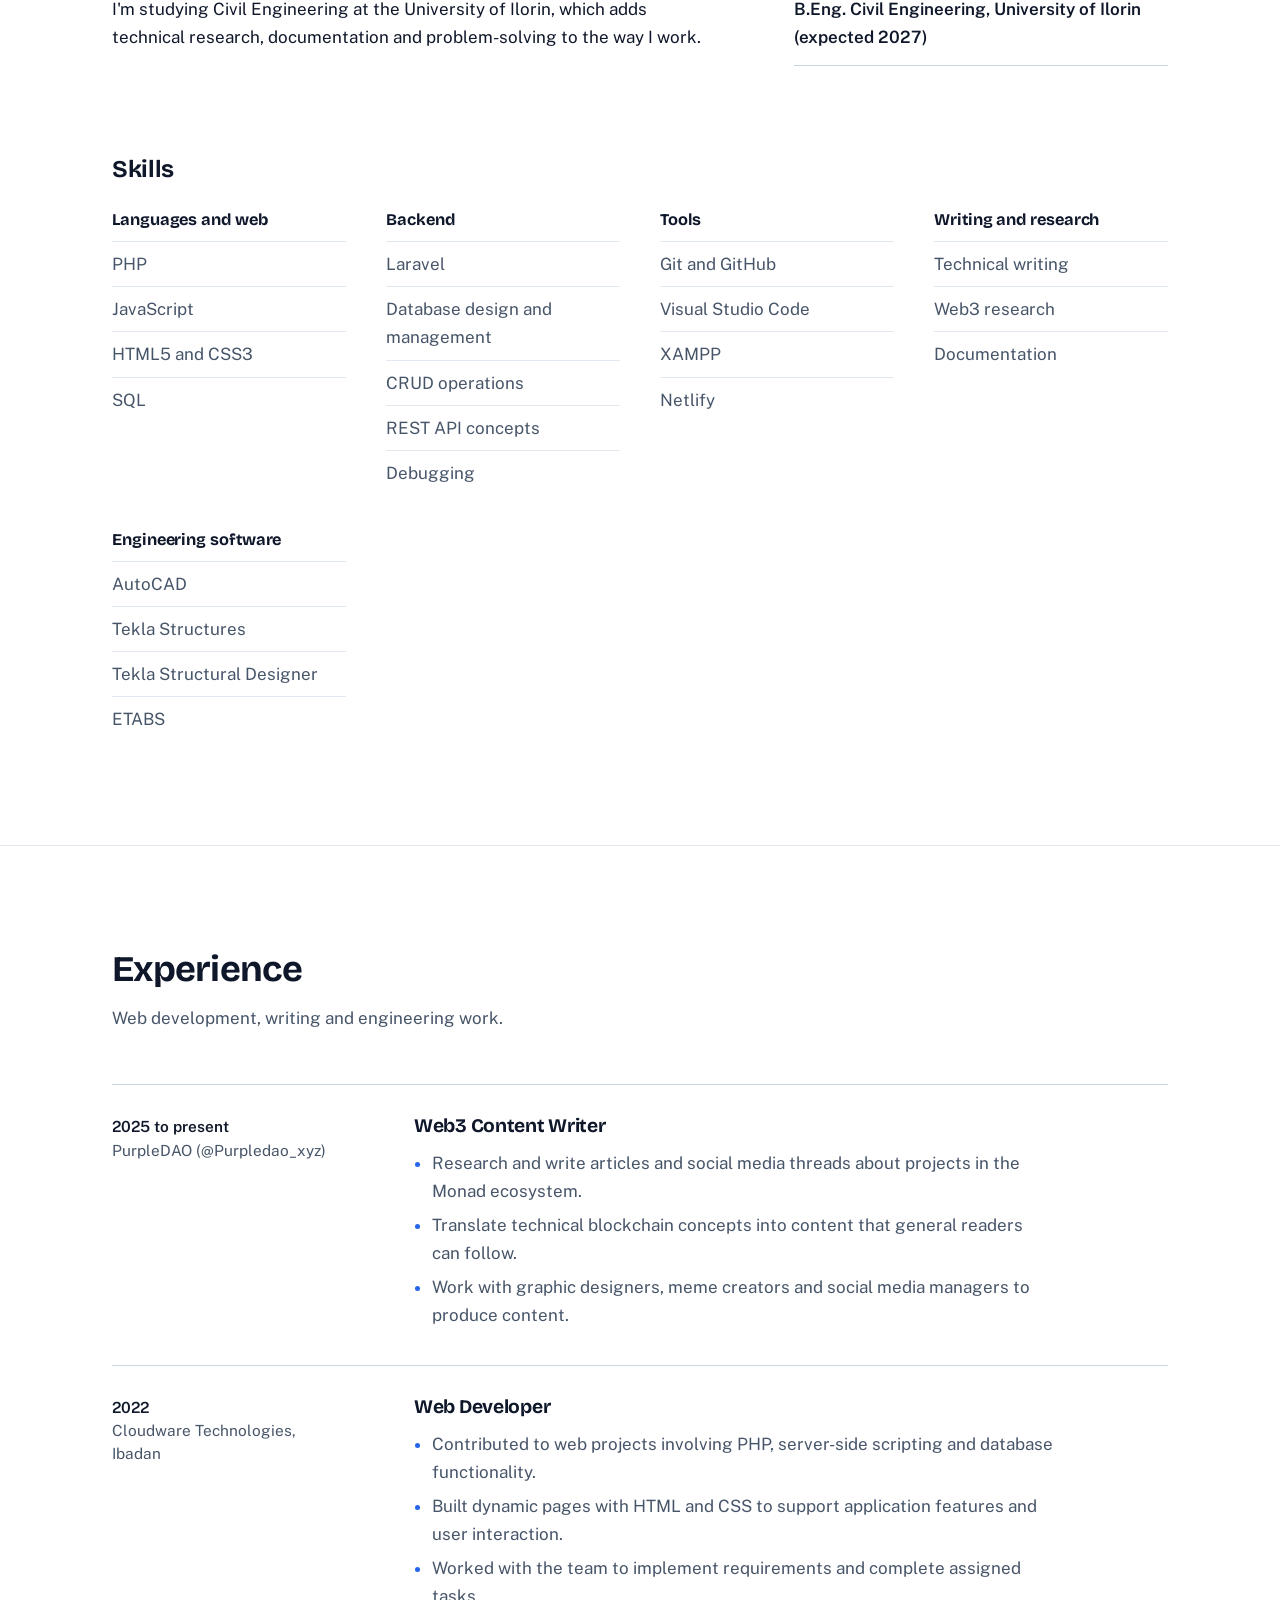
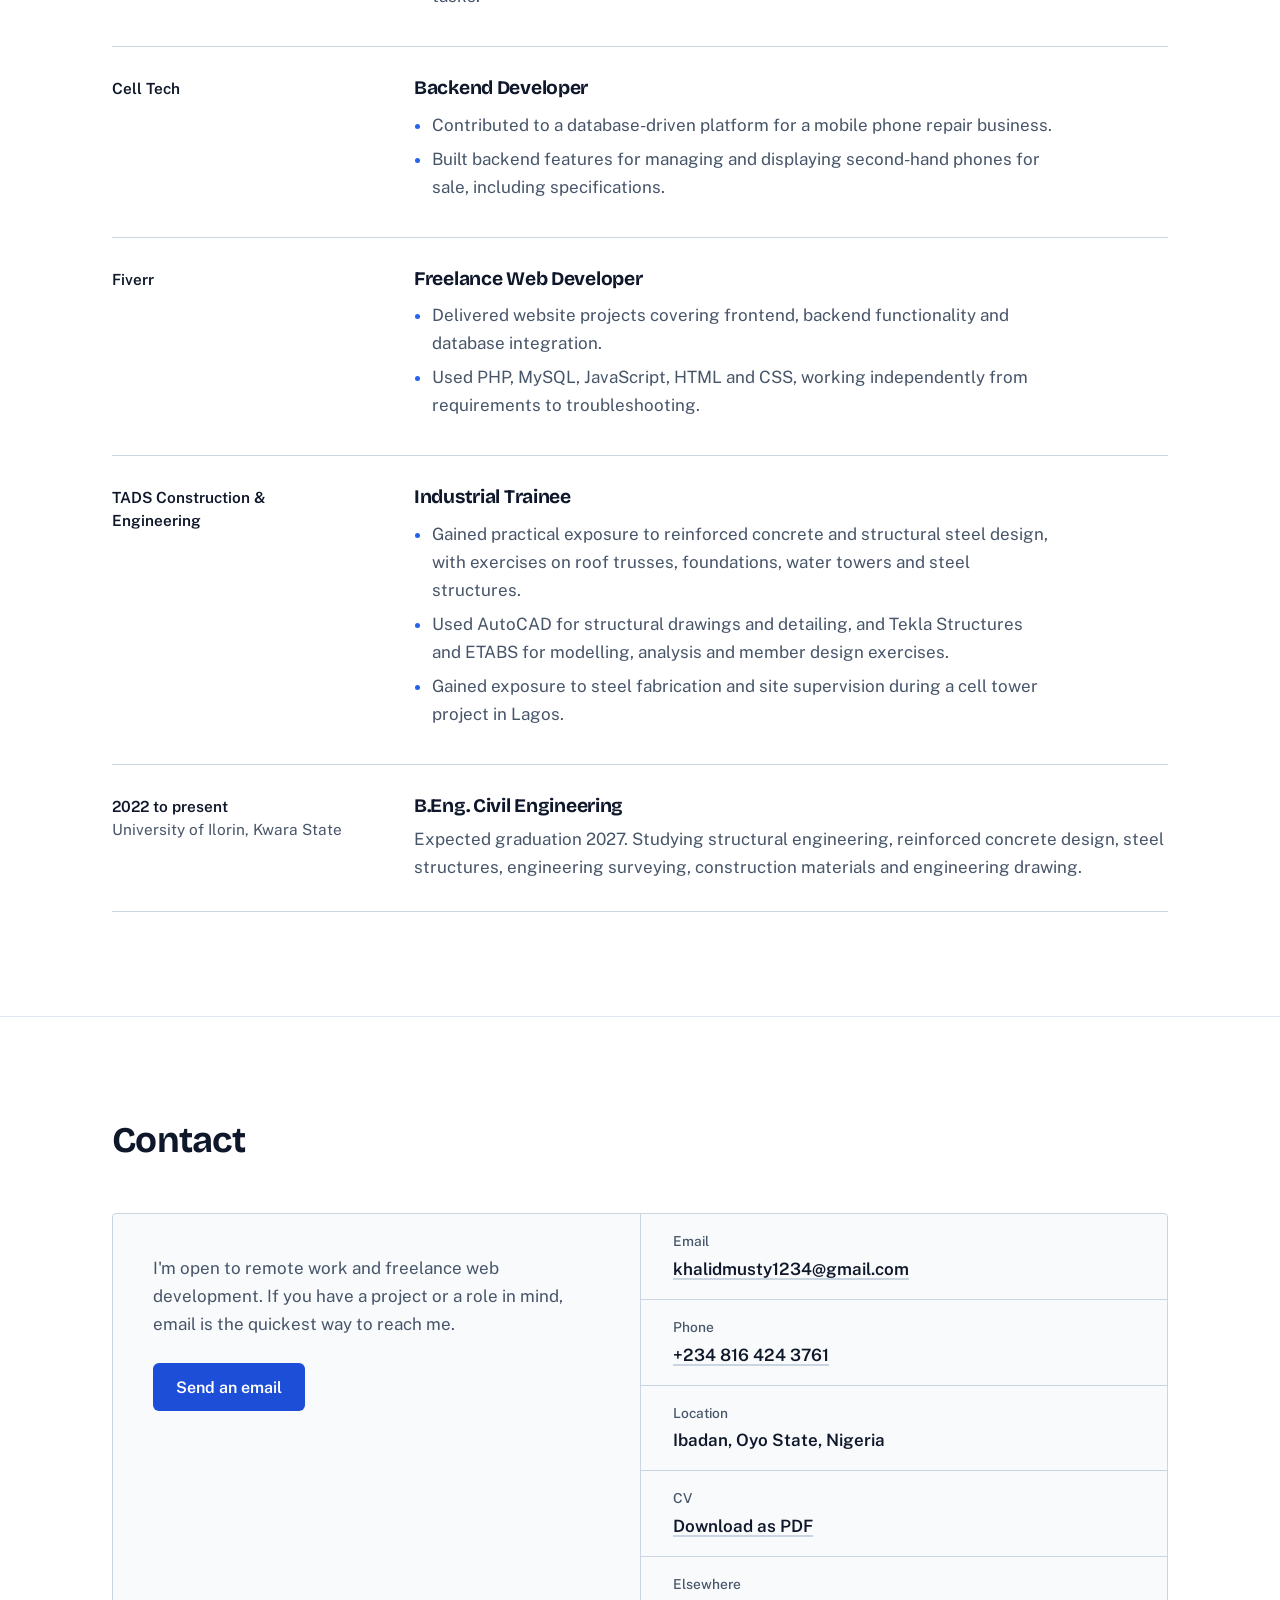
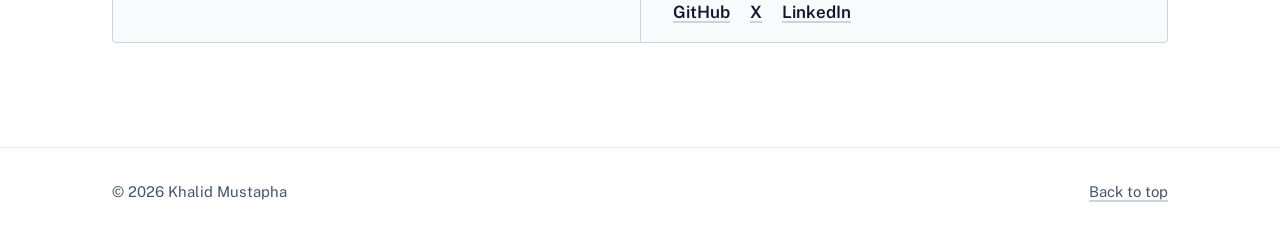
==== commit 82893f45: "Link the HR portfolio to its live site Co-Authored-By: Claude Sonnet 5.5 <noreply@anthropic.com> Cla" ====
--- a/index.html
+++ b/index.html
@@ -104,7 +104,7 @@
       <div class="wrap">
         <div class="section-head">
           <h2 id="projects-title">Projects</h2>
-          <p>Five projects. Each one links to the running site or its code, and to a short write-up of what I built.</p>
+          <p>Five projects, all live. Each one links to the running site and to a short write-up of what I built.</p>
         </div>
 
         <div class="project-grid">
@@ -198,7 +198,7 @@
                 <div><dt>Built with</dt><dd>React, Vite, Tailwind CSS</dd></div>
               </dl>
               <div class="project-links">
-                <a class="btn btn-primary btn-sm" href="https://github.com/Mustycommits/Segun" target="_blank" rel="noopener noreferrer">View code on GitHub <svg class="icon" aria-hidden="true"><use href="#i-ext"/></svg></a>
+                <a class="btn btn-primary btn-sm" href="https://segunn.netlify.app/" target="_blank" rel="noopener noreferrer">Visit live site <svg class="icon" aria-hidden="true"><use href="#i-ext"/></svg></a>
                 <a class="text-link" href="portfolio-details.html?project=segun">Read more<span class="visually-hidden"> about the HR portfolio</span></a>
               </div>
             </div>
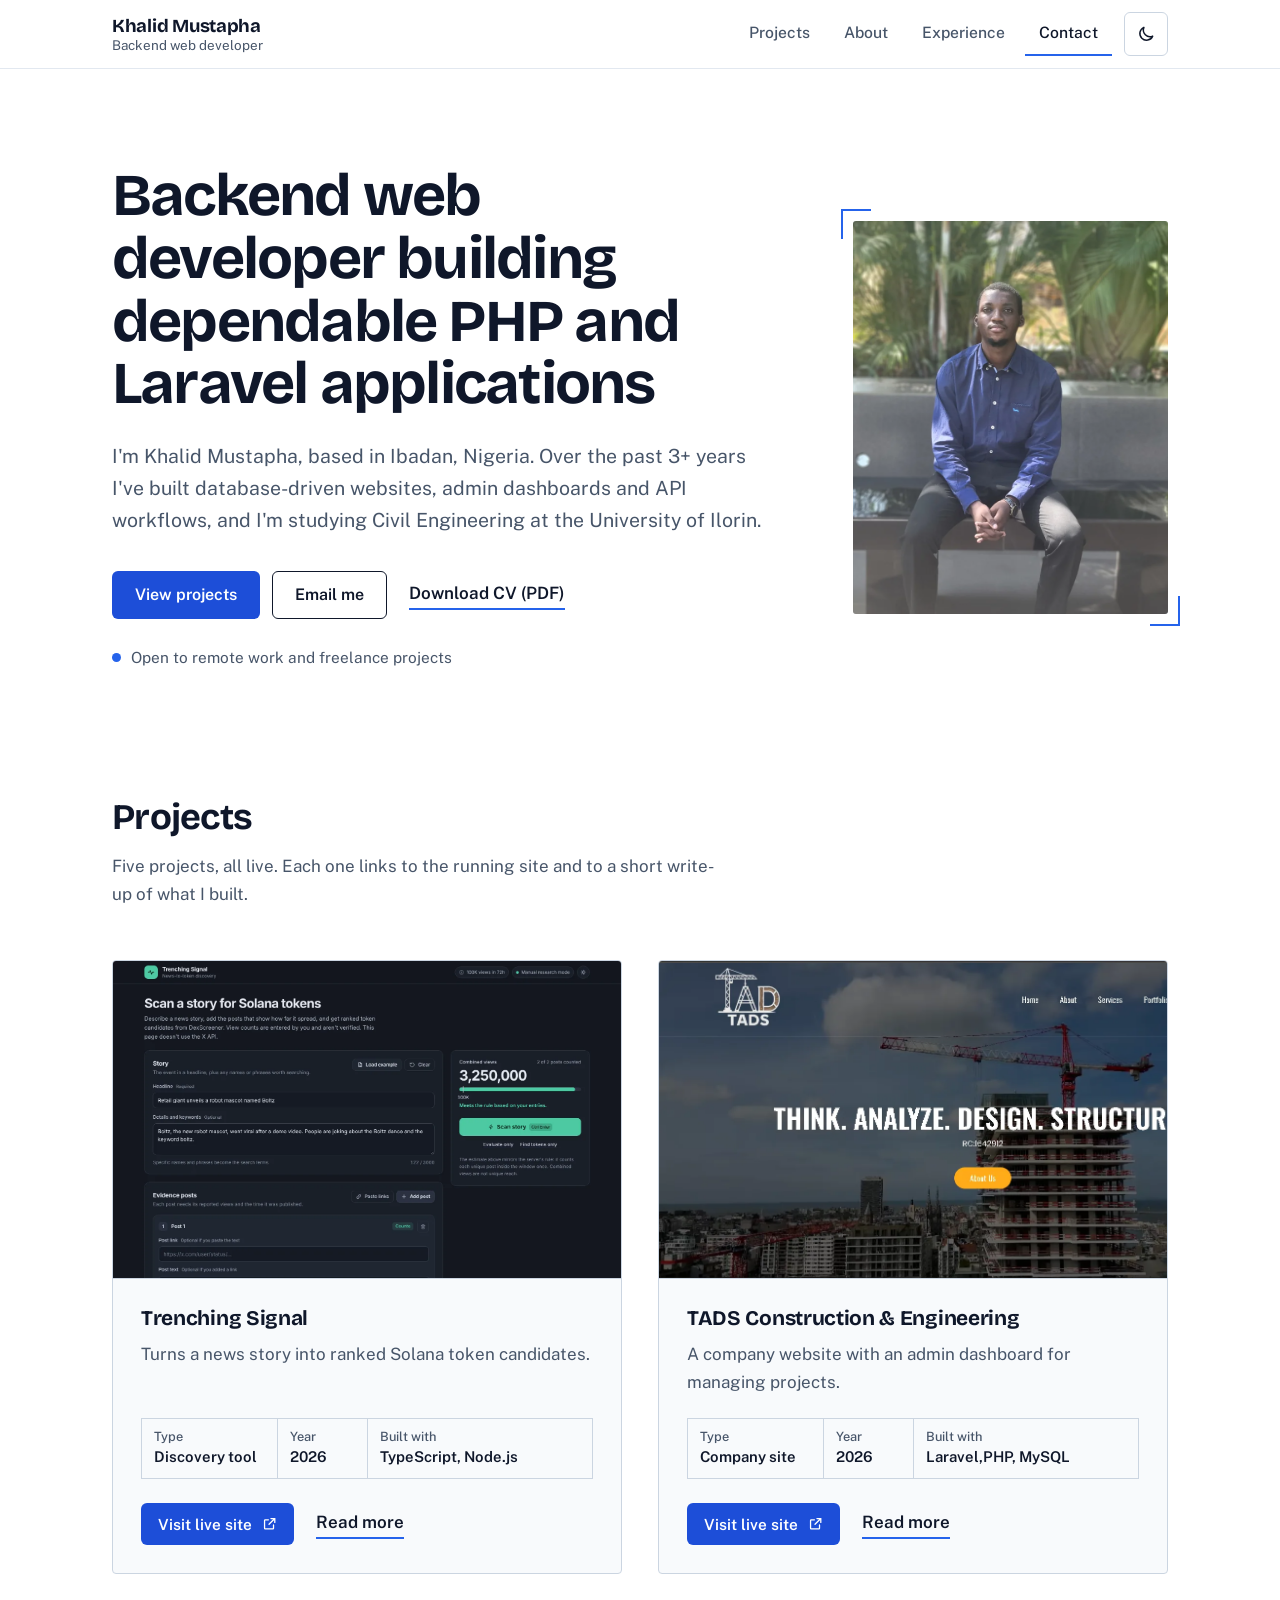
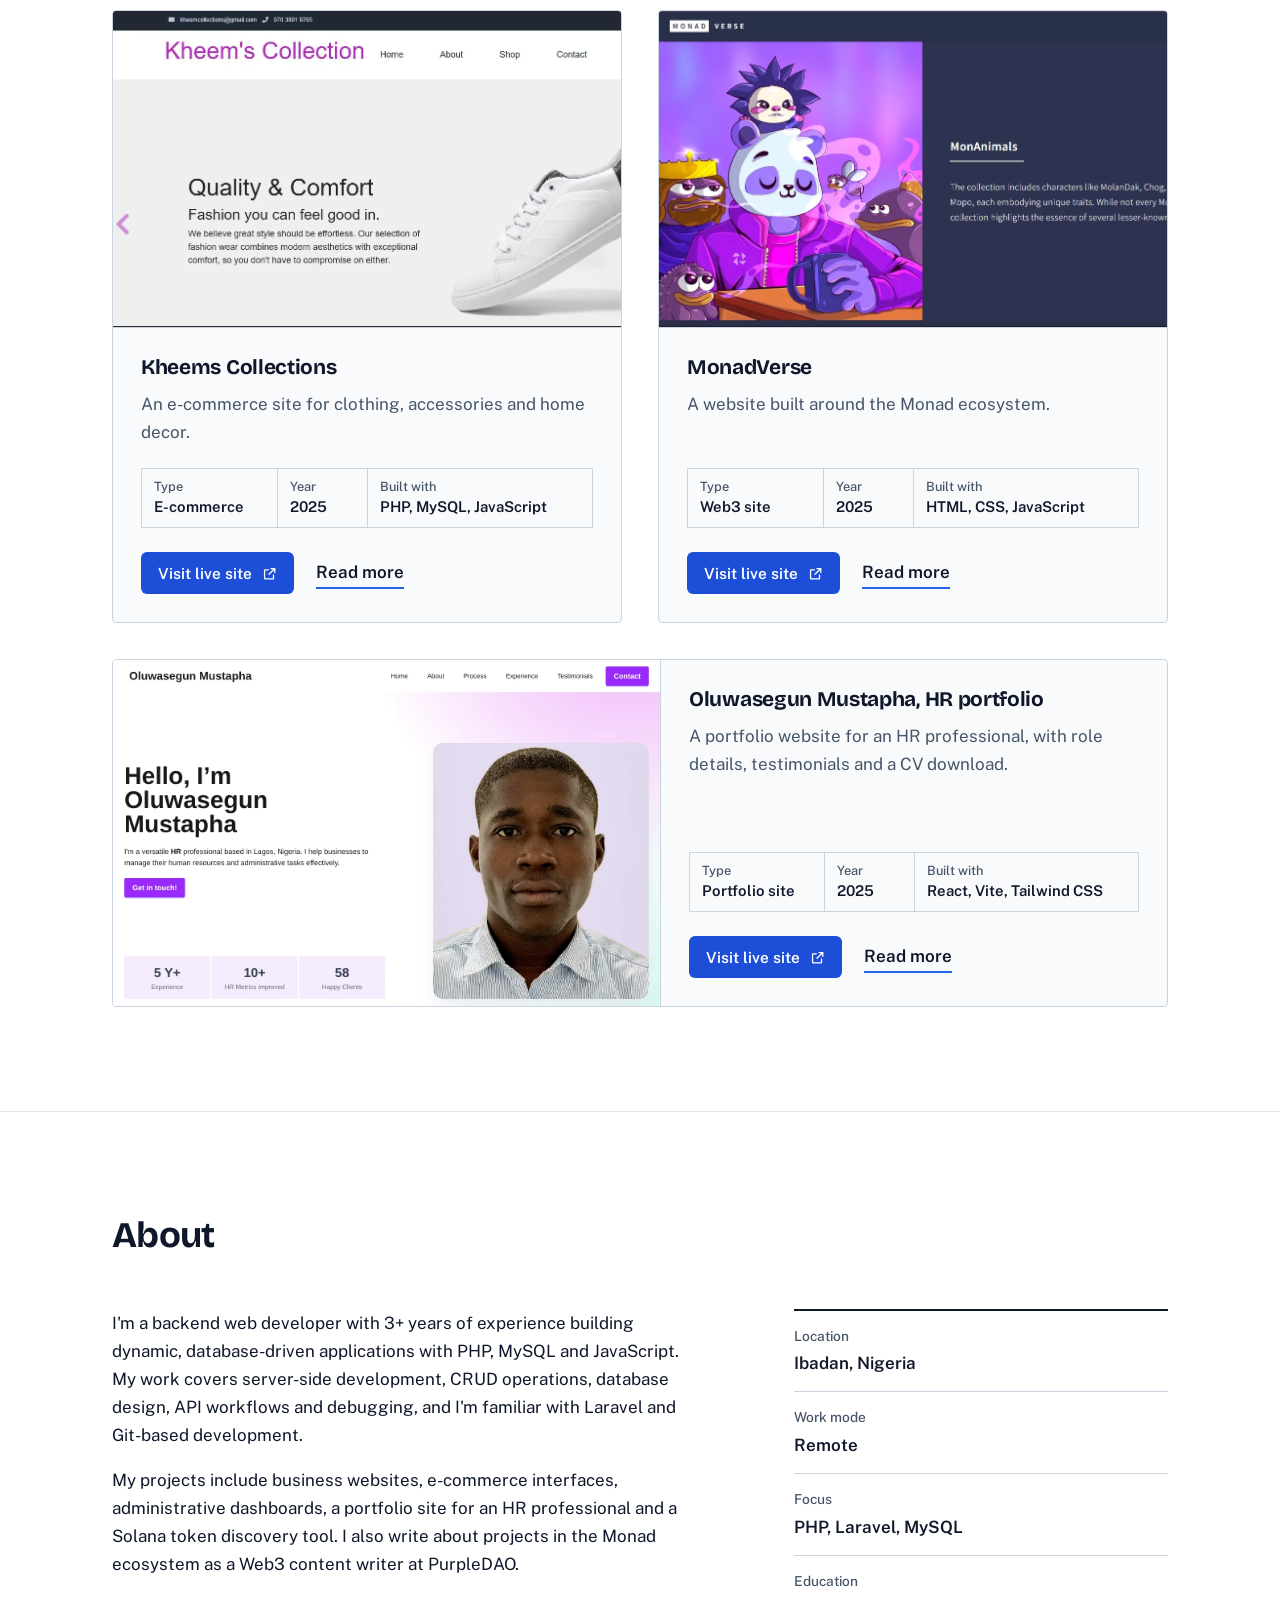
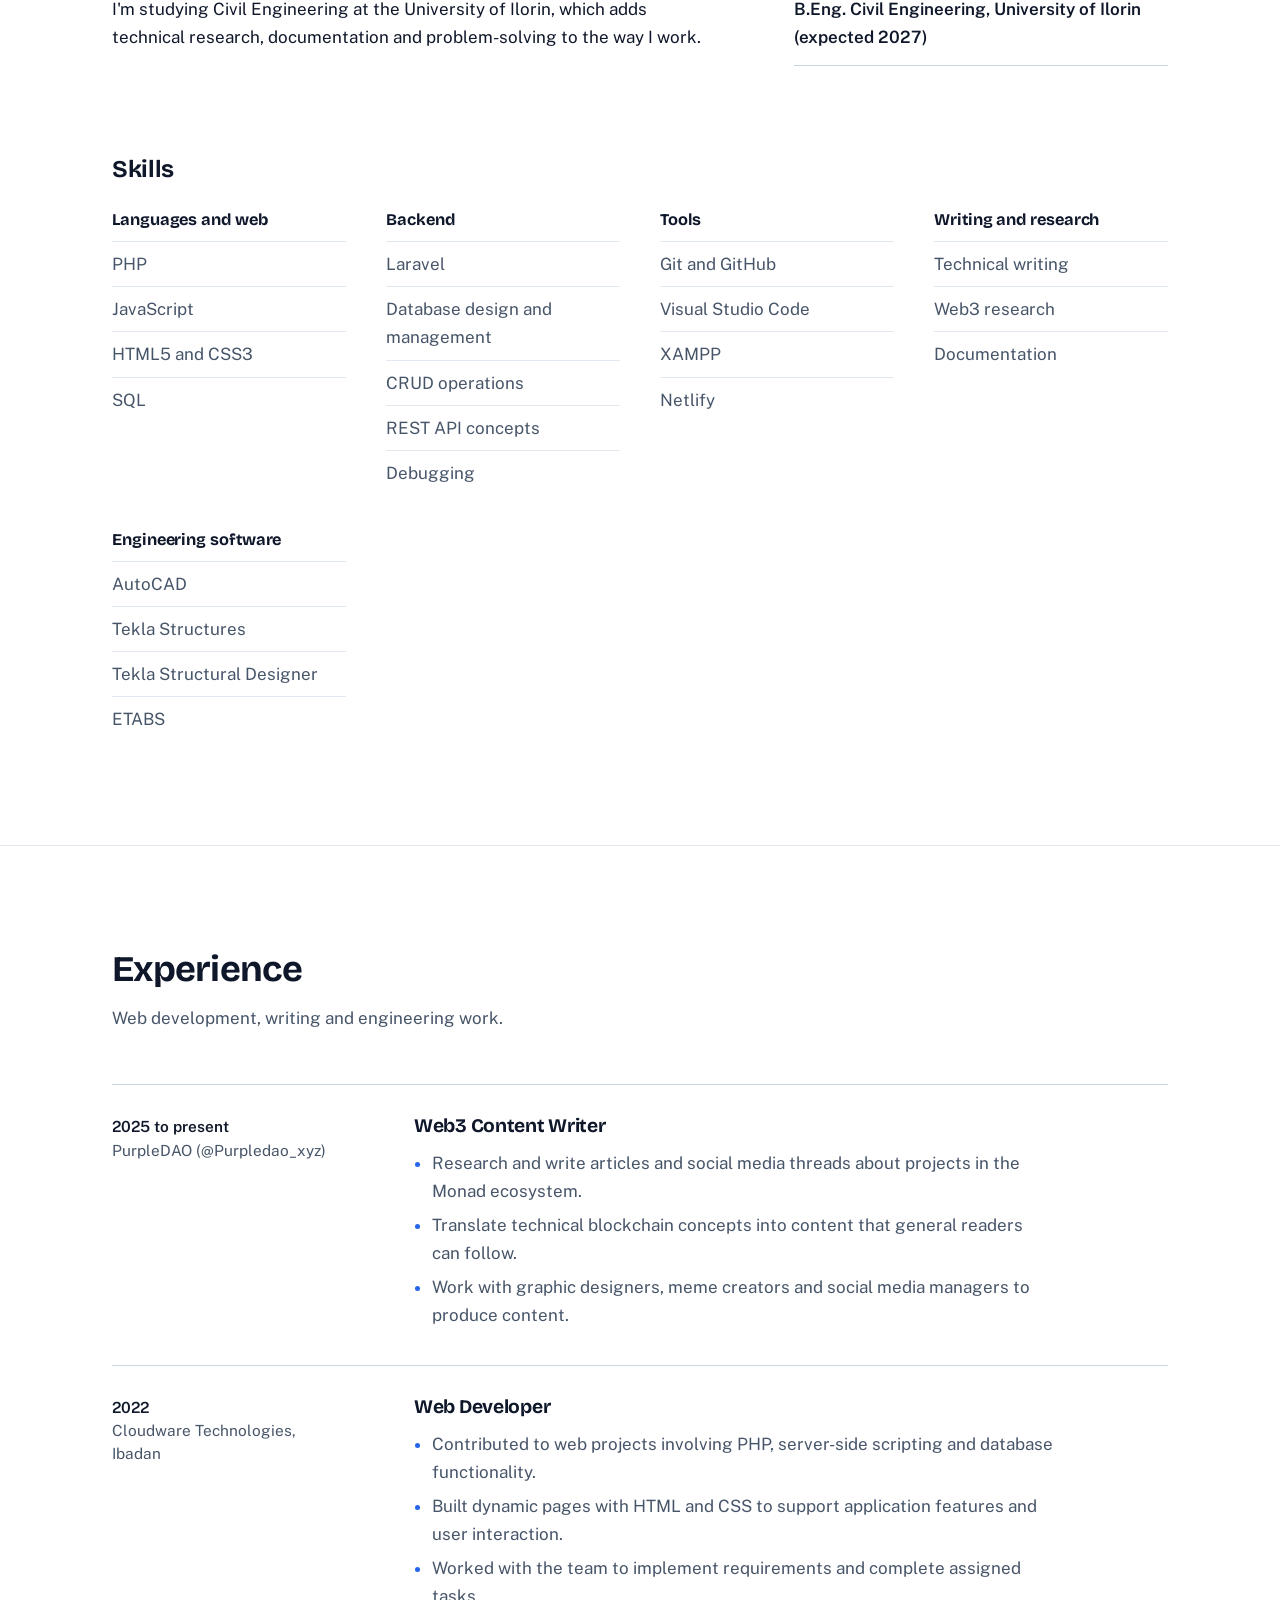
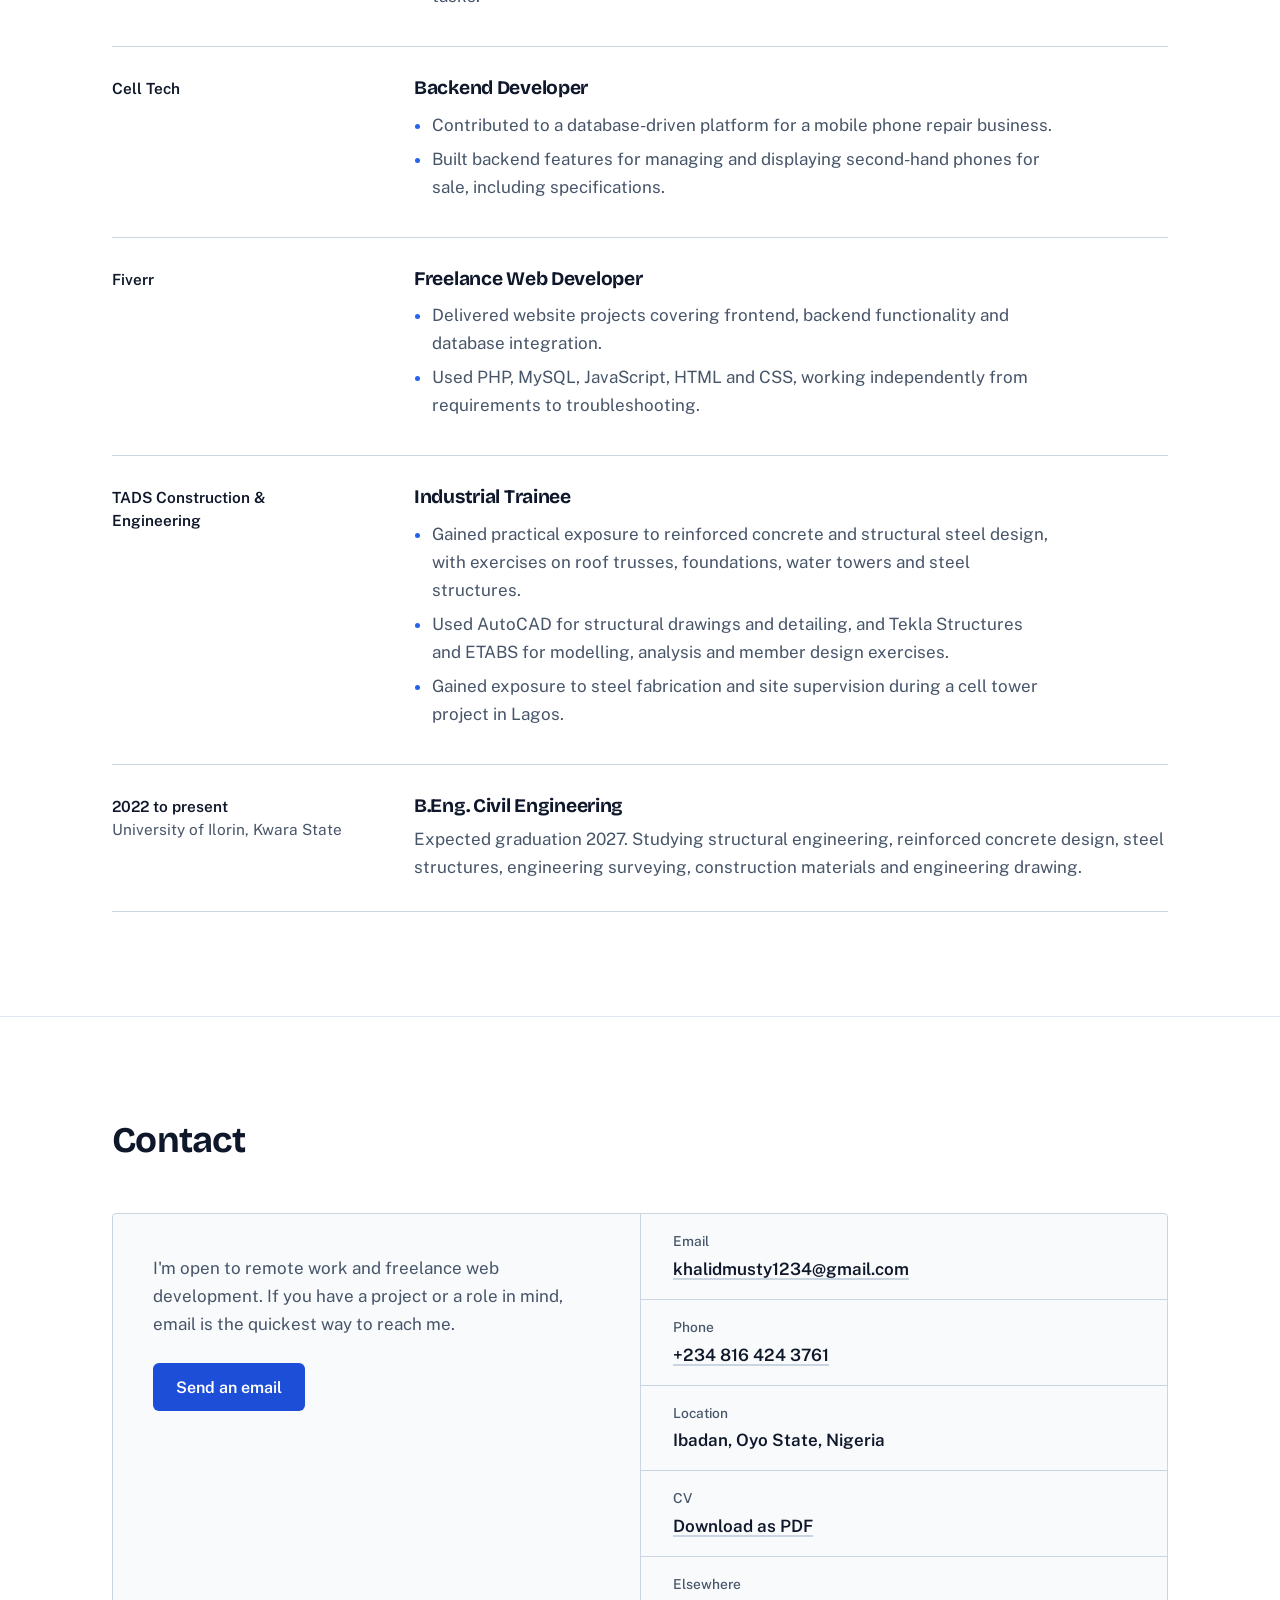
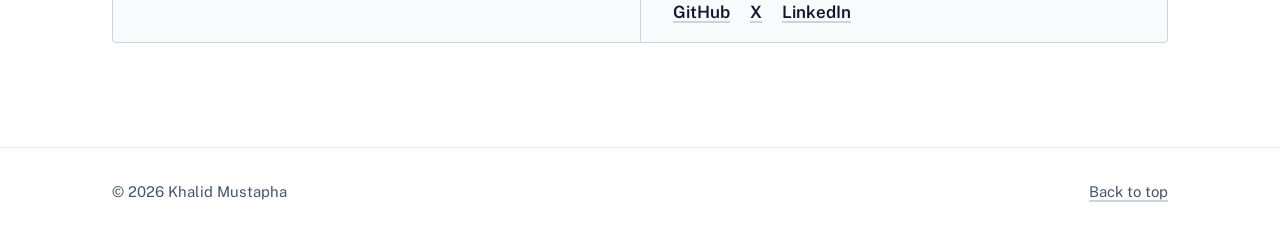
==== commit caa0ff90: "Update project technology stack in index.html" ====
--- a/index.html
+++ b/index.html
@@ -138,7 +138,7 @@
               <dl class="titleblock">
                 <div><dt>Type</dt><dd>Company site</dd></div>
                 <div><dt>Year</dt><dd>2026</dd></div>
-                <div><dt>Built with</dt><dd>PHP, MySQL</dd></div>
+                <div><dt>Built with</dt><dd>Laravel,PHP, MySQL</dd></div>
               </dl>
               <div class="project-links">
                 <a class="btn btn-primary btn-sm" href="https://tadsengineering.com/" target="_blank" rel="noopener noreferrer">Visit live site <svg class="icon" aria-hidden="true"><use href="#i-ext"/></svg></a>
